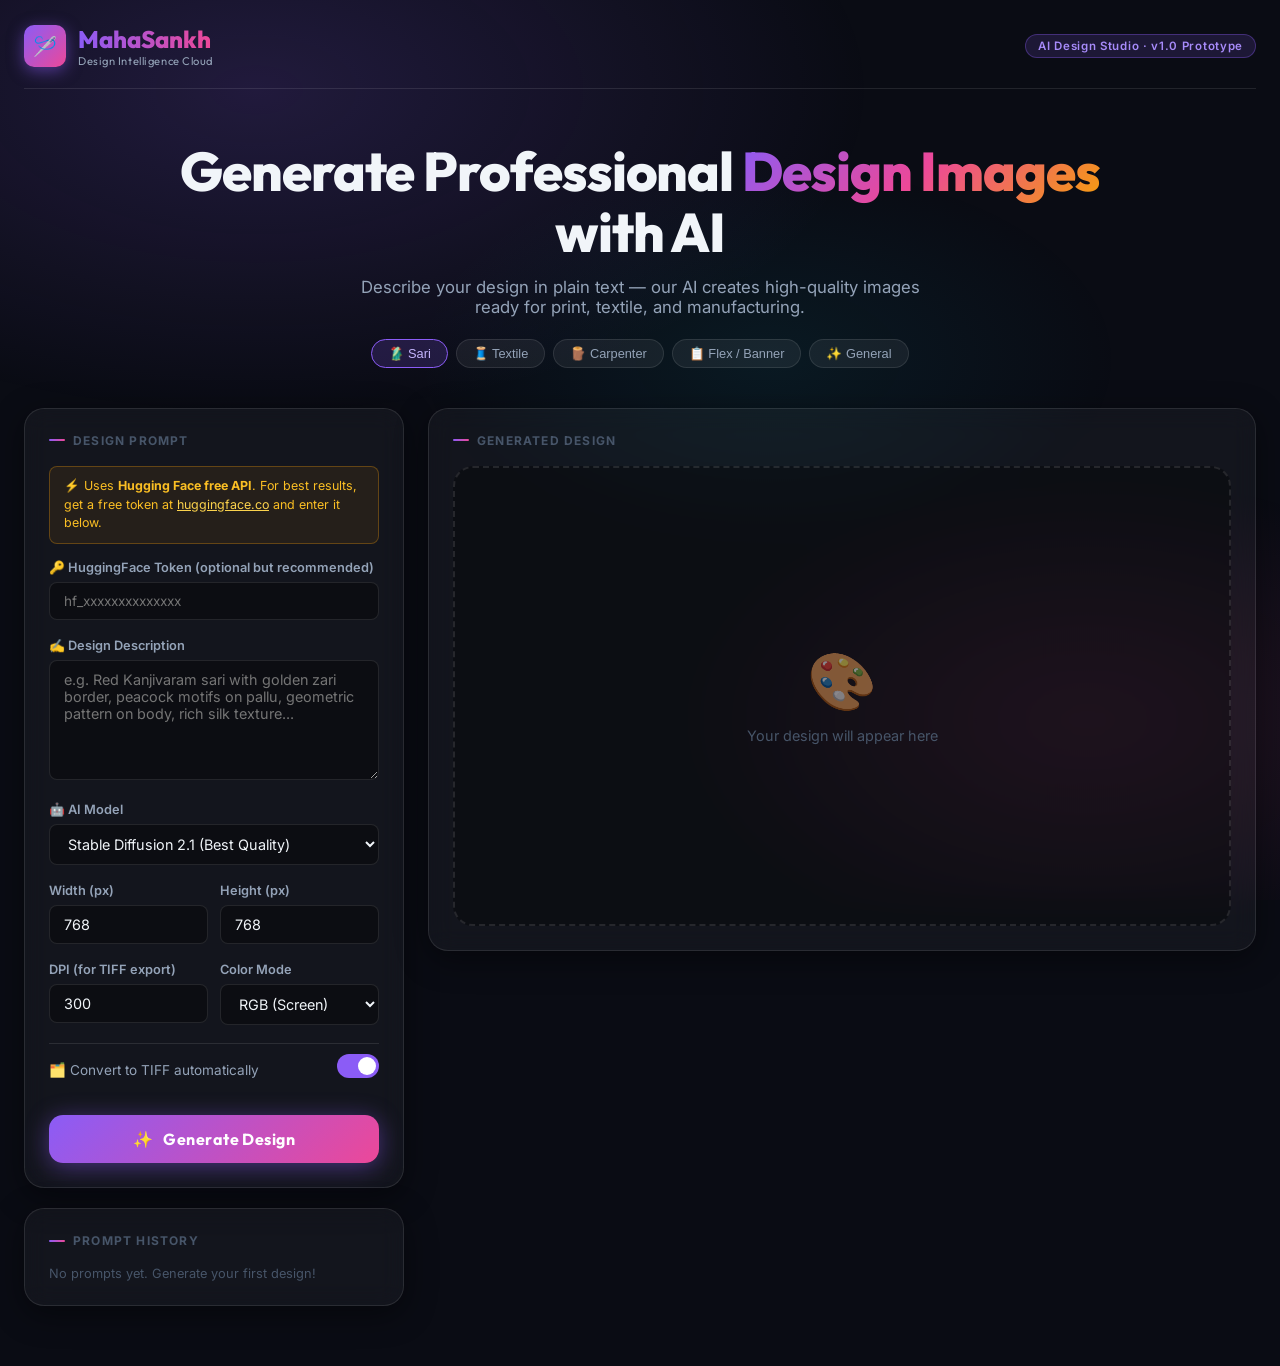
==== frontend/index.html @ 37835f24 "Initial commit: MahaSankh AI Design Studio prototype" ====
<!DOCTYPE html>
<html lang="en">
<head>
  <meta charset="UTF-8" />
  <meta name="viewport" content="width=device-width, initial-scale=1.0" />
  <title>MahaSankh – AI Design Studio</title>
  <meta name="description" content="AI-powered design image generator for textile, sari, carpenter and more. Enter a prompt and get a professional design instantly." />
  <link href="https://fonts.googleapis.com/css2?family=Inter:wght@300;400;500;600;700;800&family=Outfit:wght@400;600;700;800&display=swap" rel="stylesheet" />
  <style>
    /* ────────────────────────────────────────────
       DESIGN SYSTEM TOKENS
    ──────────────────────────────────────────── */
    :root {
      --bg-base:        #0a0c14;
      --bg-card:        rgba(255,255,255,0.04);
      --bg-glass:       rgba(255,255,255,0.06);
      --border:         rgba(255,255,255,0.10);
      --border-glow:    rgba(139,92,246,0.45);

      --accent-1:       #8b5cf6;   /* violet */
      --accent-2:       #ec4899;   /* pink */
      --accent-3:       #06b6d4;   /* cyan */
      --gold:           #f59e0b;

      --text-primary:   #f1f5f9;
      --text-secondary: #94a3b8;
      --text-muted:     #475569;

      --radius-sm:  8px;
      --radius-md:  14px;
      --radius-lg:  20px;
      --radius-xl:  28px;

      --shadow-glow: 0 0 40px rgba(139,92,246,0.25);
      --shadow-card: 0 8px 32px rgba(0,0,0,0.45);
    }

    *, *::before, *::after { box-sizing: border-box; margin: 0; padding: 0; }

    body {
      font-family: 'Inter', sans-serif;
      background: var(--bg-base);
      color: var(--text-primary);
      min-height: 100vh;
      overflow-x: hidden;
    }

    /* animated background */
    body::before {
      content: '';
      position: fixed; inset: 0; z-index: 0;
      background:
        radial-gradient(ellipse 80% 60% at 20% 10%, rgba(139,92,246,0.18) 0%, transparent 60%),
        radial-gradient(ellipse 60% 50% at 85% 80%, rgba(236,72,153,0.12) 0%, transparent 55%),
        radial-gradient(ellipse 50% 40% at 60% 40%, rgba(6,182,212,0.08) 0%, transparent 55%);
      pointer-events: none;
    }

    /* ────────────────────────────────────────────
       LAYOUT
    ──────────────────────────────────────────── */
    .wrapper { position: relative; z-index: 1; max-width: 1280px; margin: 0 auto; padding: 0 24px; }

    /* ────────────────────────────────────────────
       HEADER
    ──────────────────────────────────────────── */
    header {
      padding: 24px 0 20px;
      display: flex; align-items: center; justify-content: space-between;
      border-bottom: 1px solid var(--border);
    }
    .logo {
      display: flex; align-items: center; gap: 12px;
      font-family: 'Outfit', sans-serif; font-weight: 800; font-size: 1.5rem;
    }
    .logo-icon {
      width: 42px; height: 42px;
      background: linear-gradient(135deg, var(--accent-1), var(--accent-2));
      border-radius: 10px;
      display: grid; place-items: center; font-size: 1.2rem;
      box-shadow: 0 4px 16px rgba(139,92,246,0.5);
    }
    .logo span { background: linear-gradient(90deg, var(--accent-1), var(--accent-2)); -webkit-background-clip: text; -webkit-text-fill-color: transparent; }
    .logo small { font-size: 0.7rem; font-weight: 400; color: var(--text-secondary); display: block; letter-spacing: 0.05em; }

    .badge {
      background: rgba(139,92,246,0.15);
      border: 1px solid rgba(139,92,246,0.35);
      color: #a78bfa;
      font-size: 0.72rem; font-weight: 600;
      padding: 4px 12px; border-radius: 20px; letter-spacing: 0.06em;
    }

    /* ────────────────────────────────────────────
       HERO
    ──────────────────────────────────────────── */
    .hero {
      text-align: center; padding: 52px 0 40px;
    }
    .hero h1 {
      font-family: 'Outfit', sans-serif; font-size: clamp(2rem, 5vw, 3.4rem);
      font-weight: 800; line-height: 1.12; letter-spacing: -0.02em;
    }
    .hero h1 .grad {
      background: linear-gradient(135deg, var(--accent-1) 0%, var(--accent-2) 50%, var(--gold) 100%);
      -webkit-background-clip: text; -webkit-text-fill-color: transparent;
    }
    .hero p { color: var(--text-secondary); font-size: 1.05rem; margin-top: 14px; max-width: 560px; margin-inline: auto; }

    /* module pills */
    .modules {
      display: flex; flex-wrap: wrap; gap: 8px; justify-content: center; margin-top: 22px;
    }
    .module-pill {
      background: var(--bg-glass);
      border: 1px solid var(--border);
      color: var(--text-secondary);
      padding: 6px 16px; border-radius: 20px;
      font-size: 0.8rem; font-weight: 500; cursor: pointer;
      transition: all 0.25s;
    }
    .module-pill:hover, .module-pill.active {
      background: rgba(139,92,246,0.18);
      border-color: var(--accent-1); color: #c4b5fd;
    }

    /* ────────────────────────────────────────────
       MAIN GRID
    ──────────────────────────────────────────── */
    .main-grid {
      display: grid;
      grid-template-columns: 380px 1fr;
      gap: 24px;
      padding-bottom: 60px;
    }
    @media (max-width: 860px) {
      .main-grid { grid-template-columns: 1fr; }
    }

    /* ────────────────────────────────────────────
       CARDS
    ──────────────────────────────────────────── */
    .card {
      background: var(--bg-card);
      border: 1px solid var(--border);
      border-radius: var(--radius-lg);
      padding: 24px;
      box-shadow: var(--shadow-card);
      backdrop-filter: blur(12px);
    }
    .card-title {
      font-size: 0.75rem; font-weight: 700; text-transform: uppercase;
      letter-spacing: 0.1em; color: var(--text-muted); margin-bottom: 18px;
      display: flex; align-items: center; gap: 8px;
    }
    .card-title::before {
      content: '';
      display: block; width: 16px; height: 2px;
      background: linear-gradient(90deg, var(--accent-1), var(--accent-2));
      border-radius: 2px;
    }

    /* ────────────────────────────────────────────
       FORM CONTROLS
    ──────────────────────────────────────────── */
    .field { margin-bottom: 18px; }
    label { display: block; font-size: 0.8rem; font-weight: 600; color: var(--text-secondary); margin-bottom: 7px; }

    textarea, select, input[type="number"] {
      width: 100%;
      background: rgba(0,0,0,0.35);
      border: 1px solid var(--border);
      color: var(--text-primary);
      border-radius: var(--radius-sm);
      padding: 10px 14px;
      font-size: 0.9rem; font-family: 'Inter', sans-serif;
      transition: border-color 0.2s, box-shadow 0.2s;
      resize: vertical;
    }
    textarea:focus, select:focus, input[type="number"]:focus {
      outline: none;
      border-color: var(--accent-1);
      box-shadow: 0 0 0 3px rgba(139,92,246,0.2);
    }
    textarea { min-height: 120px; }
    select option { background: #1e1b2e; }

    .row-2 { display: grid; grid-template-columns: 1fr 1fr; gap: 12px; }

    /* toggle */
    .toggle-row {
      display: flex; align-items: center; justify-content: space-between;
      padding: 10px 0; border-top: 1px solid var(--border);
    }
    .toggle-label { font-size: 0.85rem; color: var(--text-secondary); }
    .toggle {
      position: relative; width: 42px; height: 24px;
    }
    .toggle input { opacity: 0; width: 0; height: 0; }
    .toggle-slider {
      position: absolute; inset: 0; border-radius: 24px;
      background: rgba(255,255,255,0.1); cursor: pointer;
      transition: background 0.3s;
    }
    .toggle-slider::before {
      content: '';
      position: absolute; left: 3px; top: 3px;
      width: 18px; height: 18px; border-radius: 50%;
      background: #fff; transition: transform 0.3s;
    }
    .toggle input:checked + .toggle-slider { background: var(--accent-1); }
    .toggle input:checked + .toggle-slider::before { transform: translateX(18px); }

    /* ────────────────────────────────────────────
       GENERATE BUTTON
    ──────────────────────────────────────────── */
    #btn-generate {
      width: 100%; padding: 14px;
      background: linear-gradient(135deg, var(--accent-1), var(--accent-2));
      border: none; border-radius: var(--radius-md); cursor: pointer;
      font-family: 'Outfit', sans-serif; font-size: 1rem; font-weight: 700;
      color: #fff; letter-spacing: 0.03em;
      box-shadow: 0 4px 24px rgba(139,92,246,0.45);
      transition: transform 0.15s, box-shadow 0.15s, opacity 0.15s;
      display: flex; align-items: center; justify-content: center; gap: 10px;
    }
    #btn-generate:hover:not(:disabled) {
      transform: translateY(-2px);
      box-shadow: 0 8px 36px rgba(139,92,246,0.6);
    }
    #btn-generate:disabled { opacity: 0.55; cursor: not-allowed; transform: none; }

    /* ────────────────────────────────────────────
       RESULT AREA
    ──────────────────────────────────────────── */
    .result-panel {
      display: flex; flex-direction: column; gap: 20px;
    }

    .preview-box {
      position: relative;
      background: rgba(0,0,0,0.3);
      border: 2px dashed var(--border);
      border-radius: var(--radius-lg);
      min-height: 460px;
      display: flex; align-items: center; justify-content: center;
      overflow: hidden;
      transition: border-color 0.3s;
    }
    .preview-box.has-image { border-style: solid; border-color: rgba(139,92,246,0.4); }
    .preview-box img {
      max-width: 100%; max-height: 600px;
      border-radius: var(--radius-md);
      object-fit: contain;
      animation: fadeIn 0.5s ease;
    }

    .empty-state {
      text-align: center; color: var(--text-muted);
    }
    .empty-state .icon { font-size: 3.5rem; margin-bottom: 12px; opacity: 0.5; }
    .empty-state p { font-size: 0.9rem; }

    /* spinner */
    .spinner {
      width: 52px; height: 52px;
      border: 3px solid rgba(139,92,246,0.2);
      border-top-color: var(--accent-1);
      border-radius: 50%;
      animation: spin 0.8s linear infinite;
    }
    @keyframes spin { to { transform: rotate(360deg); } }

    .loading-state { text-align: center; }
    .loading-state p { color: var(--text-secondary); margin-top: 16px; font-size: 0.9rem; }
    .loading-state small { color: var(--text-muted); font-size: 0.78rem; }

    /* ────────────────────────────────────────────
       METADATA STRIP
    ──────────────────────────────────────────── */
    .meta-strip {
      display: grid;
      grid-template-columns: repeat(auto-fit, minmax(100px, 1fr));
      gap: 10px;
    }
    .meta-item {
      background: var(--bg-card);
      border: 1px solid var(--border);
      border-radius: var(--radius-sm);
      padding: 10px 14px;
      font-size: 0.78rem;
    }
    .meta-item .key { color: var(--text-muted); margin-bottom: 3px; }
    .meta-item .val { color: var(--text-primary); font-weight: 600; }

    /* ────────────────────────────────────────────
       DOWNLOAD BUTTONS
    ──────────────────────────────────────────── */
    .download-row {
      display: flex; gap: 10px; flex-wrap: wrap;
    }
    .btn-dl {
      flex: 1; min-width: 140px;
      padding: 11px 18px; border-radius: var(--radius-md);
      border: 1px solid var(--border);
      background: var(--bg-glass);
      color: var(--text-primary); font-size: 0.85rem; font-weight: 600;
      cursor: pointer; transition: all 0.2s;
      display: flex; align-items: center; justify-content: center; gap: 8px;
    }
    .btn-dl:hover { border-color: var(--accent-1); color: #c4b5fd; background: rgba(139,92,246,0.1); }
    .btn-dl:disabled { opacity: 0.35; cursor: not-allowed; }
    .btn-dl.tiff { border-color: rgba(6,182,212,0.4); }
    .btn-dl.tiff:hover { border-color: var(--accent-3); color: #67e8f9; background: rgba(6,182,212,0.1); }

    /* ────────────────────────────────────────────
       PROMPT HISTORY
    ──────────────────────────────────────────── */
    .history-list { display: flex; flex-direction: column; gap: 8px; max-height: 220px; overflow-y: auto; }
    .history-item {
      background: rgba(0,0,0,0.25); border: 1px solid var(--border);
      border-radius: var(--radius-sm); padding: 8px 12px;
      font-size: 0.8rem; color: var(--text-secondary);
      cursor: pointer; transition: all 0.2s;
      white-space: nowrap; overflow: hidden; text-overflow: ellipsis;
    }
    .history-item:hover { border-color: var(--accent-1); color: var(--text-primary); }

    /* ────────────────────────────────────────────
       TOAST NOTIFICATION
    ──────────────────────────────────────────── */
    #toast {
      position: fixed; bottom: 28px; right: 28px; z-index: 999;
      background: var(--bg-card); border: 1px solid var(--border);
      backdrop-filter: blur(16px);
      border-radius: var(--radius-md); padding: 14px 22px;
      font-size: 0.88rem; color: var(--text-primary);
      box-shadow: var(--shadow-card);
      transform: translateY(80px); opacity: 0;
      transition: all 0.35s cubic-bezier(0.34,1.56,0.64,1);
      max-width: 340px;
    }
    #toast.show { transform: translateY(0); opacity: 1; }
    #toast.error { border-color: rgba(239,68,68,0.5); }
    #toast.success { border-color: rgba(34,197,94,0.5); }

    /* ────────────────────────────────────────────
       ANIMATIONS
    ──────────────────────────────────────────── */
    @keyframes fadeIn { from { opacity: 0; transform: scale(0.97); } to { opacity: 1; transform: scale(1); } }

    /* ────────────────────────────────────────────
       SCROLLBAR
    ──────────────────────────────────────────── */
    ::-webkit-scrollbar { width: 5px; }
    ::-webkit-scrollbar-track { background: transparent; }
    ::-webkit-scrollbar-thumb { background: rgba(139,92,246,0.4); border-radius: 4px; }

    /* config token setup notice */
    .api-notice {
      background: rgba(245,158,11,0.08);
      border: 1px solid rgba(245,158,11,0.3);
      border-radius: var(--radius-sm); padding: 10px 14px;
      font-size: 0.78rem; color: #fbbf24;
      margin-bottom: 16px; line-height: 1.5;
    }
    .api-notice a { color: #fcd34d; }
  </style>
</head>
<body>

<!-- ═══════════════════════════════════════════
     HEADER
═══════════════════════════════════════════ -->
<div class="wrapper">
  <header>
    <div class="logo">
      <div class="logo-icon">🪡</div>
      <div>
        <span>MahaSankh</span>
        <small>Design Intelligence Cloud</small>
      </div>
    </div>
    <span class="badge">AI Design Studio · v1.0 Prototype</span>
  </header>

  <!-- HERO -->
  <div class="hero">
    <h1>Generate Professional <span class="grad">Design Images</span><br/>with AI</h1>
    <p>Describe your design in plain text — our AI creates high-quality images ready for print, textile, and manufacturing.</p>
    <div class="modules" id="module-pills">
      <button class="module-pill active" data-module="sari">🥻 Sari</button>
      <button class="module-pill" data-module="textile">🧵 Textile</button>
      <button class="module-pill" data-module="carpenter">🪵 Carpenter</button>
      <button class="module-pill" data-module="flex">📋 Flex / Banner</button>
      <button class="module-pill" data-module="general">✨ General</button>
    </div>
  </div>

  <!-- MAIN GRID -->
  <div class="main-grid">

    <!-- ─── LEFT: CONTROLS ─── -->
    <div>
      <div class="card">
        <div class="card-title">Design Prompt</div>

        <div class="api-notice">
          ⚡ Uses <strong>Hugging Face free API</strong>. For best results, get a free token at
          <a href="https://huggingface.co/settings/tokens" target="_blank">huggingface.co</a>
          and enter it below.
        </div>

        <div class="field">
          <label for="hf-token">🔑 HuggingFace Token (optional but recommended)</label>
          <input type="text" id="hf-token" placeholder="hf_xxxxxxxxxxxxxx" style="width:100%;background:rgba(0,0,0,0.35);border:1px solid var(--border);color:var(--text-primary);border-radius:8px;padding:10px 14px;font-size:0.85rem;font-family:Inter,sans-serif;" />
        </div>

        <div class="field">
          <label for="prompt">✍️ Design Description</label>
          <textarea id="prompt" placeholder="e.g. Red Kanjivaram sari with golden zari border, peacock motifs on pallu, geometric pattern on body, rich silk texture..."></textarea>
        </div>

        <div class="field">
          <label for="model-select">🤖 AI Model</label>
          <select id="model-select">
            <option value="stable-diffusion-2-1">Stable Diffusion 2.1 (Best Quality)</option>
            <option value="flux-schnell">FLUX.1 Schnell (Fastest)</option>
            <option value="stable-diffusion-1-5">Stable Diffusion 1.5 (Lightweight)</option>
          </select>
        </div>

        <div class="row-2">
          <div class="field">
            <label for="width">Width (px)</label>
            <input type="number" id="width" value="768" min="256" max="1024" step="64" />
          </div>
          <div class="field">
            <label for="height">Height (px)</label>
            <input type="number" id="height" value="768" min="256" max="1024" step="64" />
          </div>
        </div>

        <div class="row-2">
          <div class="field">
            <label for="dpi">DPI (for TIFF export)</label>
            <input type="number" id="dpi" value="300" min="72" max="1200" step="72" />
          </div>
          <div class="field">
            <label for="color-mode">Color Mode</label>
            <select id="color-mode">
              <option value="RGB">RGB (Screen)</option>
              <option value="CMYK">CMYK (Print)</option>
            </select>
          </div>
        </div>

        <div class="toggle-row">
          <span class="toggle-label">🗂️ Convert to TIFF automatically</span>
          <label class="toggle">
            <input type="checkbox" id="convert-tiff" checked />
            <span class="toggle-slider"></span>
          </label>
        </div>

        <br/>
        <button id="btn-generate" onclick="generateImage()">
          <span id="btn-icon">✨</span>
          <span id="btn-text">Generate Design</span>
        </button>
      </div>

      <!-- HISTORY -->
      <div class="card" style="margin-top:20px;" id="history-card">
        <div class="card-title">Prompt History</div>
        <div class="history-list" id="history-list">
          <div style="color:var(--text-muted);font-size:0.8rem;">No prompts yet. Generate your first design!</div>
        </div>
      </div>
    </div>

    <!-- ─── RIGHT: RESULT ─── -->
    <div class="result-panel">

      <div class="card">
        <div class="card-title">Generated Design</div>

        <!-- Preview -->
        <div class="preview-box" id="preview-box">
          <div class="empty-state" id="empty-state">
            <div class="icon">🎨</div>
            <p>Your design will appear here</p>
          </div>
        </div>
      </div>

      <!-- Metadata -->
      <div class="card" id="meta-card" style="display:none;">
        <div class="card-title">Generation Details</div>
        <div class="meta-strip" id="meta-strip"></div>
      </div>

      <!-- Downloads -->
      <div class="card" id="dl-card" style="display:none;">
        <div class="card-title">Export</div>
        <div class="download-row">
          <button class="btn-dl" id="dl-png" disabled onclick="downloadPNG()">
            🖼️ Download PNG
          </button>
          <button class="btn-dl tiff" id="dl-tiff" disabled onclick="downloadTIFF()">
            📁 Download TIFF (High Quality)
          </button>
        </div>
      </div>

    </div>
  </div>
</div>

<!-- Toast -->
<div id="toast"></div>

<script>
  // ─────────────────────────────────────────────
  //  State
  // ─────────────────────────────────────────────

  // Auto-detect: local dev uses localhost, deployed uses Render backend
  const API_BASE = window.location.hostname === 'localhost' || window.location.hostname === '127.0.0.1'
    ? 'http://localhost:8000'
    : 'https://mahasankh-api.onrender.com';  // ← Render backend URL (update after deploy)
  let currentModule = "sari";
  let currentPngB64 = "";
  let currentTiffB64 = "";
  let promptHistory = [];

  // ─────────────────────────────────────────────
  //  Module pills
  // ─────────────────────────────────────────────
  document.querySelectorAll('.module-pill').forEach(pill => {
    pill.addEventListener('click', () => {
      document.querySelectorAll('.module-pill').forEach(p => p.classList.remove('active'));
      pill.classList.add('active');
      currentModule = pill.dataset.module;

      // Set placeholder prompt per module
      const placeholders = {
        sari: "Red Kanjivaram sari with golden zari border, peacock motifs on pallu, geometric pattern on body...",
        textile: "Blue floral cotton fabric with vine pattern, seamless repeat texture, summer collection...",
        carpenter: "Teak wood wardrobe with carved floral door panel, traditional South Indian design...",
        flex: "Wedding ceremony flex banner, golden and red theme, floral border, space for text in center...",
        general: "Describe any design you need..."
      };
      document.getElementById('prompt').placeholder = placeholders[currentModule] || "";
    });
  });

  // ─────────────────────────────────────────────
  //  Generate
  // ─────────────────────────────────────────────

  // Module-specific prompt enhancers (mirrors backend logic)
  const MODULE_ENHANCERS = {
    sari: "Indian sari textile design, intricate silk fabric pattern, traditional motifs, high-resolution fabric texture, vibrant colors, pallu design, zari border, weave detail",
    textile: "fabric textile pattern, professional textile design, seamless weave, high-resolution cloth texture, fashion industry quality",
    carpenter: "woodwork design, furniture blueprint, wood grain texture, detailed woodworking pattern, professional craftsmanship",
    flex: "banner design, flex print design, vibrant colors, commercial print quality, high DPI print-ready design",
    general: ""
  };

  function buildEnhancedPrompt(prompt, module) {
    const extra = MODULE_ENHANCERS[module] || "";
    return extra ? `${prompt}, ${extra}, ultra detailed, 4K quality, professional design`
                 : `${prompt}, ultra detailed, 4K quality, professional design`;
  }

  const HF_MODELS = {
    "stable-diffusion-2-1": "stabilityai/stable-diffusion-2-1",
    "flux-schnell": "black-forest-labs/FLUX.1-schnell",
    "stable-diffusion-1-5": "runwayml/stable-diffusion-v1-5",
  };

  // Direct browser → HuggingFace call (fallback when backend can't reach internet)
  async function generateDirectHF(prompt, modelKey, width, height, token) {
    if (!token) throw new Error("HuggingFace token required for direct mode. Please enter your token.");
    const modelId = HF_MODELS[modelKey] || HF_MODELS["stable-diffusion-2-1"];
    const url = `https://api-inference.huggingface.co/models/${modelId}`;

    showToast("⚡ Using direct browser→HuggingFace mode...", "info");

    const resp = await fetch(url, {
      method: "POST",
      headers: {
        "Authorization": `Bearer ${token}`,
        "Content-Type": "application/json"
      },
      body: JSON.stringify({
        inputs: prompt,
        parameters: {
          negative_prompt: "blurry, low quality, distorted, deformed, watermark, text",
          width: width,
          height: height,
          num_inference_steps: 30,
          guidance_scale: 7.5
        }
      })
    });

    if (!resp.ok) {
      const txt = await resp.text();
      throw new Error(`HuggingFace API error ${resp.status}: ${txt.slice(0, 200)}`);
    }

    // Response is raw image bytes
    const blob = await resp.blob();
    return blob;
  }

  async function generateImage() {
    const promptVal = document.getElementById('prompt').value.trim();
    if (!promptVal) { showToast("Please enter a design description.", "error"); return; }

    setLoading(true);

    const token = document.getElementById('hf-token').value.trim();
    const modelKey = document.getElementById('model-select').value;
    const width = parseInt(document.getElementById('width').value);
    const height = parseInt(document.getElementById('height').value);
    const dpi = parseInt(document.getElementById('dpi').value);
    const colorMode = document.getElementById('color-mode').value;
    const convertTiff = document.getElementById('convert-tiff').checked;

    const payload = {
      prompt: promptVal, module: currentModule, model: modelKey,
      width, height, dpi, color_mode: colorMode, convert_tiff: convertTiff,
    };

    const headers = { "Content-Type": "application/json" };
    if (token) headers["X-HF-Token"] = token;

    let usedDirect = false;

    try {
      // ── Try backend first ──
      let data;
      try {
        const resp = await fetch(`${API_BASE}/generate`, {
          method: "POST", headers, body: JSON.stringify(payload),
          signal: AbortSignal.timeout(120000)
        });
        if (!resp.ok) { const e = await resp.json(); throw new Error(e.detail || "Backend error"); }
        data = await resp.json();
        if (!data.success) throw new Error("Backend returned failure");
      } catch (backendErr) {
        // ── Backend failed → fallback to direct HF call from browser ──
        console.warn("Backend failed, switching to direct HF mode:", backendErr.message);
        showToast("🔄 Backend network issue — switching to direct mode...", "info");
        usedDirect = true;

        const enhancedPrompt = buildEnhancedPrompt(promptVal, currentModule);
        const blob = await generateDirectHF(enhancedPrompt, modelKey, width, height, token);

        // Convert blob to base64 PNG
        const arrayBuf = await blob.arrayBuffer();
        const bytes = new Uint8Array(arrayBuf);
        let binary = '';
        bytes.forEach(b => binary += String.fromCharCode(b));
        const b64 = btoa(binary);

        currentPngB64 = b64;
        currentTiffB64 = ""; // TIFF only available via backend

        showImage(currentPngB64);
        showMeta({
          module: currentModule, model_used: modelKey,
          prompt_sent: enhancedPrompt, dpi: dpi,
          color_mode: colorMode, dimensions: `${width}x${height}`,
          tiff_generated: false
        });
        enableDownloads();
        addHistory(promptVal);
        showToast("✅ Design generated! (Direct mode — TIFF needs backend)", "success");
        return;
      }

      currentPngB64 = data.image_base64;
      currentTiffB64 = data.tiff_base64 || "";
      showImage(currentPngB64);
      showMeta(data.metadata);
      enableDownloads();
      addHistory(promptVal);
      showToast("✅ Design generated successfully!", "success");

    } catch (err) {
      showToast(`❌ Error: ${err.message}`, "error");
      console.error(err);
      resetPreview();
    } finally {
      setLoading(false);
    }
  }

  // ─────────────────────────────────────────────
  //  UI helpers
  // ─────────────────────────────────────────────
  function setLoading(on) {
    const btn = document.getElementById('btn-generate');
    btn.disabled = on;

    const box = document.getElementById('preview-box');
    const empty = document.getElementById('empty-state');

    if (on) {
      document.getElementById('btn-icon').textContent = '';
      document.getElementById('btn-text').textContent = 'Generating…';
      box.innerHTML = `
        <div class="loading-state">
          <div class="spinner"></div>
          <p>AI is creating your design…</p>
          <small>This may take 20–60 seconds on free tier</small>
        </div>`;
    } else {
      document.getElementById('btn-icon').textContent = '✨';
      document.getElementById('btn-text').textContent = 'Generate Design';
    }
  }

  function showImage(b64) {
    const box = document.getElementById('preview-box');
    box.classList.add('has-image');
    box.innerHTML = `<img src="data:image/png;base64,${b64}" alt="AI Generated Design" />`;
  }

  function resetPreview() {
    const box = document.getElementById('preview-box');
    box.classList.remove('has-image');
    box.innerHTML = `
      <div class="empty-state" id="empty-state">
        <div class="icon">🎨</div>
        <p>Your design will appear here</p>
      </div>`;
  }

  function showMeta(meta) {
    document.getElementById('meta-card').style.display = 'block';
    document.getElementById('dl-card').style.display = 'block';
    const items = [
      { key: "Module", val: meta.module || "-" },
      { key: "Model", val: (meta.model_used || "-").replace("stable-diffusion-", "SD ") },
      { key: "Dimensions", val: meta.dimensions || "-" },
      { key: "DPI", val: meta.dpi || "-" },
      { key: "Color Mode", val: meta.color_mode || "-" },
      { key: "TIFF", val: meta.tiff_generated ? "✅ Yes" : "❌ No" },
    ];
    document.getElementById('meta-strip').innerHTML = items.map(i =>
      `<div class="meta-item"><div class="key">${i.key}</div><div class="val">${i.val}</div></div>`
    ).join('');
  }

  function enableDownloads() {
    document.getElementById('dl-png').disabled = !currentPngB64;
    document.getElementById('dl-tiff').disabled = !currentTiffB64;
  }

  function addHistory(prompt) {
    promptHistory.unshift(prompt);
    if (promptHistory.length > 8) promptHistory.pop();
    const list = document.getElementById('history-list');
    list.innerHTML = promptHistory.map((p, i) =>
      `<div class="history-item" onclick="loadPrompt(${i})" title="${p}">${p}</div>`
    ).join('');
  }

  function loadPrompt(i) {
    document.getElementById('prompt').value = promptHistory[i];
  }

  // ─────────────────────────────────────────────
  //  Downloads
  // ─────────────────────────────────────────────
  function downloadPNG() {
    if (!currentPngB64) return;
    const a = document.createElement('a');
    a.href = `data:image/png;base64,${currentPngB64}`;
    a.download = `mahasankh_design_${Date.now()}.png`;
    a.click();
  }

  function downloadTIFF() {
    if (!currentTiffB64) return;
    const binary = atob(currentTiffB64);
    const bytes = new Uint8Array(binary.length);
    for (let i = 0; i < binary.length; i++) bytes[i] = binary.charCodeAt(i);
    const blob = new Blob([bytes], { type: 'image/tiff' });
    const url = URL.createObjectURL(blob);
    const a = document.createElement('a');
    a.href = url; a.download = `mahasankh_design_${Date.now()}.tiff`;
    a.click();
    URL.revokeObjectURL(url);
  }

  // ─────────────────────────────────────────────
  //  Toast
  // ─────────────────────────────────────────────
  let toastTimer;
  function showToast(msg, type = "info") {
    const t = document.getElementById('toast');
    t.textContent = msg;
    t.className = `show ${type}`;
    clearTimeout(toastTimer);
    toastTimer = setTimeout(() => { t.className = ''; }, 4000);
  }

  // Enter key shortcut
  document.getElementById('prompt').addEventListener('keydown', e => {
    if (e.ctrlKey && e.key === 'Enter') generateImage();
  });
</script>
</body>
</html>
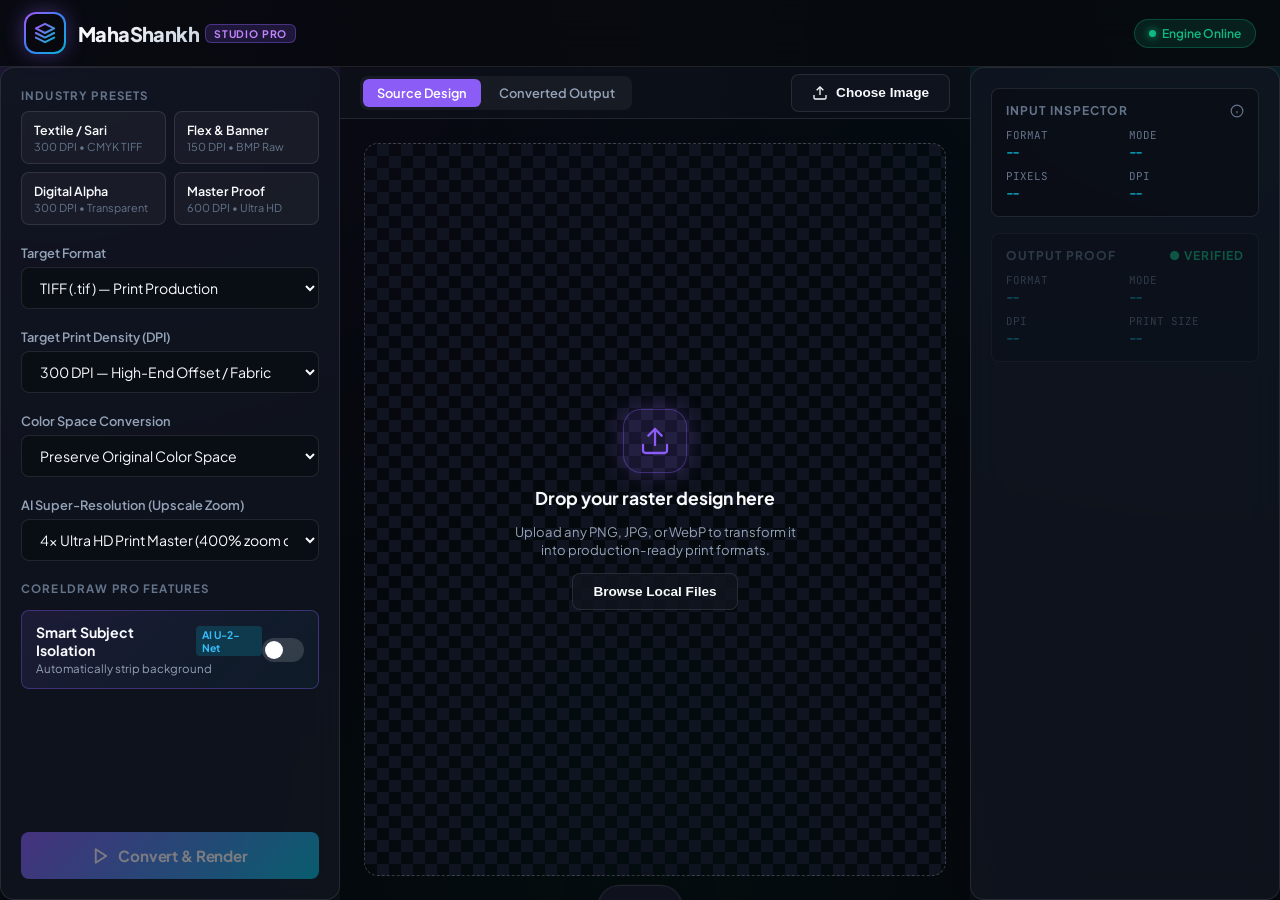
==== commit f1711a6f: "feat: MahaShankh Studio UI, 8x Super-Resolution, and Background Removal engine" ====
--- a/frontend/index.html
+++ b/frontend/index.html
@@ -2,819 +2,1153 @@
 <html lang="en">
 <head>
   <meta charset="UTF-8" />
-  <meta name="viewport" content="width=device-width, initial-scale=1.0" />
-  <title>MahaSankh – AI Design Studio</title>
-  <meta name="description" content="AI-powered design image generator for textile, sari, carpenter and more. Enter a prompt and get a professional design instantly." />
-  <link href="https://fonts.googleapis.com/css2?family=Inter:wght@300;400;500;600;700;800&family=Outfit:wght@400;600;700;800&display=swap" rel="stylesheet" />
+  <meta name="viewport" content="width=device-width, initial-scale=1.0, maximum-scale=1.0, user-scalable=no" />
+  <title>MahaShankh — Next-Gen AI Print & Design Engine</title>
+  <meta name="description" content="MahaShankh: Production-grade AI image format conversion, background removal, and print processing studio." />
+  <link rel="preconnect" href="https://fonts.googleapis.com" />
+  <link rel="preconnect" href="https://fonts.gstatic.com" crossorigin />
+  <link href="https://fonts.googleapis.com/css2?family=Plus+Jakarta+Sans:wght@300;400;500;600;700;800&family=JetBrains+Mono:wght@400;500;600;700&display=swap" rel="stylesheet" />
   <style>
-    /* ────────────────────────────────────────────
-       DESIGN SYSTEM TOKENS
-    ──────────────────────────────────────────── */
     :root {
-      --bg-base:        #0a0c14;
-      --bg-card:        rgba(255,255,255,0.04);
-      --bg-glass:       rgba(255,255,255,0.06);
-      --border:         rgba(255,255,255,0.10);
-      --border-glow:    rgba(139,92,246,0.45);
-
-      --accent-1:       #8b5cf6;   /* violet */
-      --accent-2:       #ec4899;   /* pink */
-      --accent-3:       #06b6d4;   /* cyan */
-      --gold:           #f59e0b;
-
-      --text-primary:   #f1f5f9;
-      --text-secondary: #94a3b8;
-      --text-muted:     #475569;
-
-      --radius-sm:  8px;
-      --radius-md:  14px;
-      --radius-lg:  20px;
-      --radius-xl:  28px;
-
-      --shadow-glow: 0 0 40px rgba(139,92,246,0.25);
-      --shadow-card: 0 8px 32px rgba(0,0,0,0.45);
-    }
-
-    *, *::before, *::after { box-sizing: border-box; margin: 0; padding: 0; }
+      --bg-dark: #07090e;
+      --bg-card: rgba(16, 20, 31, 0.85);
+      --bg-card-hover: rgba(24, 31, 48, 0.95);
+      --bg-elevated: #151a28;
+      --border-subtle: rgba(255, 255, 255, 0.1);
+      --border-focus: rgba(139, 92, 246, 0.8);
+      --accent-violet: #8b5cf6;
+      --accent-cyan: #06b6d4;
+      --accent-emerald: #10b981;
+      --accent-rose: #f43f5e;
+      --accent-amber: #f59e0b;
+      --gradient-brand: linear-gradient(135deg, #a855f7 0%, #3b82f6 50%, #06b6d4 100%);
+      --gradient-btn: linear-gradient(135deg, #8b5cf6 0%, #06b6d4 100%);
+      --text-main: #f8fafc;
+      --text-muted: #94a3b8;
+      --text-dim: #64748b;
+      --font-ui: 'Plus Jakarta Sans', -apple-system, BlinkMacSystemFont, sans-serif;
+      --font-mono: 'JetBrains Mono', monospace;
+      --radius-sm: 8px;
+      --radius-md: 14px;
+      --radius-lg: 20px;
+    }
+
+    * {
+      margin: 0;
+      padding: 0;
+      box-sizing: border-box;
+      -webkit-tap-highlight-color: transparent;
+    }
 
     body {
-      font-family: 'Inter', sans-serif;
-      background: var(--bg-base);
-      color: var(--text-primary);
+      background-color: var(--bg-dark);
+      background-image: 
+        radial-gradient(at 0% 0%, rgba(139, 92, 246, 0.18) 0px, transparent 50%),
+        radial-gradient(at 100% 0%, rgba(6, 182, 212, 0.15) 0px, transparent 50%),
+        radial-gradient(at 50% 100%, rgba(16, 185, 129, 0.12) 0px, transparent 50%);
+      background-attachment: fixed;
+      color: var(--text-main);
+      font-family: var(--font-ui);
       min-height: 100vh;
+      display: flex;
+      flex-direction: column;
       overflow-x: hidden;
     }
 
-    /* animated background */
-    body::before {
-      content: '';
-      position: fixed; inset: 0; z-index: 0;
-      background:
-        radial-gradient(ellipse 80% 60% at 20% 10%, rgba(139,92,246,0.18) 0%, transparent 60%),
-        radial-gradient(ellipse 60% 50% at 85% 80%, rgba(236,72,153,0.12) 0%, transparent 55%),
-        radial-gradient(ellipse 50% 40% at 60% 40%, rgba(6,182,212,0.08) 0%, transparent 55%);
+    /* GLASSMORPHISM */
+    .glass-panel {
+      background: var(--bg-card);
+      backdrop-filter: blur(16px);
+      -webkit-backdrop-filter: blur(16px);
+      border: 1px solid var(--border-subtle);
+      border-radius: var(--radius-md);
+      transition: border-color 0.2s ease, box-shadow 0.2s ease;
+    }
+    .glass-panel:hover {
+      border-color: rgba(255, 255, 255, 0.22);
+      box-shadow: 0 8px 30px rgba(0, 0, 0, 0.4);
+    }
+
+    /* TOP APP BAR */
+    header {
+      position: sticky;
+      top: 0;
+      z-index: 50;
+      background: rgba(7, 9, 14, 0.9);
+      backdrop-filter: blur(16px);
+      border-bottom: 1px solid var(--border-subtle);
+      padding: 12px 24px;
+      display: flex;
+      align-items: center;
+      justify-content: space-between;
+    }
+
+    .brand-container {
+      display: flex;
+      align-items: center;
+      gap: 12px;
+      text-decoration: none;
+    }
+
+    .brand-icon-wrapper {
+      width: 42px;
+      height: 42px;
+      border-radius: 12px;
+      background: var(--gradient-brand);
+      padding: 2px;
+      display: flex;
+      align-items: center;
+      justify-content: center;
+      box-shadow: 0 0 20px rgba(139, 92, 246, 0.4);
+      animation: pulseGlow 4s infinite alternate;
+    }
+
+    @keyframes pulseGlow {
+      0% { box-shadow: 0 0 15px rgba(139, 92, 246, 0.3); }
+      100% { box-shadow: 0 0 30px rgba(6, 182, 212, 0.6); }
+    }
+
+    .brand-icon-inner {
+      width: 100%;
+      height: 100%;
+      background: var(--bg-dark);
+      border-radius: 10px;
+      display: flex;
+      align-items: center;
+      justify-content: center;
+    }
+
+    .brand-title {
+      font-size: 1.25rem;
+      font-weight: 800;
+      letter-spacing: -0.03em;
+      background: linear-gradient(135deg, #ffffff 0%, #cbd5e1 100%);
+      -webkit-background-clip: text;
+      -webkit-text-fill-color: transparent;
+    }
+
+    .brand-badge {
+      font-size: 0.65rem;
+      font-weight: 700;
+      text-transform: uppercase;
+      letter-spacing: 0.08em;
+      padding: 2px 8px;
+      border-radius: 6px;
+      background: rgba(139, 92, 246, 0.18);
+      color: #c084fc;
+      border: 1px solid rgba(139, 92, 246, 0.4);
+      margin-left: 6px;
+    }
+
+    .header-actions {
+      display: flex;
+      align-items: center;
+      gap: 12px;
+    }
+
+    .status-pill {
+      display: flex;
+      align-items: center;
+      gap: 6px;
+      font-size: 0.75rem;
+      font-weight: 600;
+      color: var(--accent-emerald);
+      background: rgba(16, 185, 129, 0.12);
+      border: 1px solid rgba(16, 185, 129, 0.3);
+      padding: 6px 14px;
+      border-radius: 9999px;
+    }
+
+    .pulse-dot {
+      width: 7px;
+      height: 7px;
+      border-radius: 50%;
+      background-color: var(--accent-emerald);
+      box-shadow: 0 0 8px var(--accent-emerald);
+      animation: ping 1.8s cubic-bezier(0, 0, 0.2, 1) infinite;
+    }
+
+    @keyframes ping {
+      75%, 100% { transform: scale(1.6); opacity: 0; }
+    }
+
+    /* MOBILE NAVIGATION TABS */
+    .mobile-tab-bar {
+      display: none;
+      position: sticky;
+      top: 67px;
+      z-index: 45;
+      background: rgba(7, 9, 14, 0.95);
+      backdrop-filter: blur(16px);
+      border-bottom: 1px solid var(--border-subtle);
+      padding: 8px 16px;
+    }
+    .mobile-tabs {
+      display: flex;
+      gap: 8px;
+      background: rgba(255, 255, 255, 0.05);
+      padding: 4px;
+      border-radius: 12px;
+    }
+    .mobile-tab-btn {
+      flex: 1;
+      padding: 8px;
+      border: none;
+      background: transparent;
+      color: var(--text-muted);
+      font-family: var(--font-ui);
+      font-size: 0.85rem;
+      font-weight: 600;
+      border-radius: 8px;
+      cursor: pointer;
+      transition: all 0.2s;
+    }
+    .mobile-tab-btn.active {
+      background: var(--accent-violet);
+      color: #ffffff;
+      box-shadow: 0 2px 12px rgba(139, 92, 246, 0.5);
+    }
+
+    /* MAIN APP WORKSPACE */
+    .app-layout {
+      display: grid;
+      grid-template-columns: 340px 1fr 310px;
+      flex: 1;
+      height: calc(100vh - 67px);
+      position: relative;
+      z-index: 2;
+      overflow: hidden;
+    }
+
+    /* SCROLLABLE SIDEBAR */
+    .sidebar-panel {
+      overflow-y: auto;
+      padding: 20px;
+      display: flex;
+      flex-direction: column;
+      gap: 20px;
+      border-right: 1px solid var(--border-subtle);
+    }
+    .sidebar-panel::-webkit-scrollbar { width: 4px; }
+    .sidebar-panel::-webkit-scrollbar-thumb { background: rgba(255,255,255,0.15); border-radius: 4px; }
+
+    .panel-section-title {
+      font-size: 0.72rem;
+      font-weight: 700;
+      text-transform: uppercase;
+      letter-spacing: 0.1em;
+      color: var(--text-dim);
+      margin-bottom: 8px;
+      display: flex;
+      align-items: center;
+      justify-content: space-between;
+    }
+
+    /* PRESETS */
+    .presets-grid {
+      display: grid;
+      grid-template-columns: 1fr 1fr;
+      gap: 8px;
+    }
+    .preset-btn {
+      background: rgba(255, 255, 255, 0.04);
+      border: 1px solid var(--border-subtle);
+      color: var(--text-main);
+      padding: 10px 12px;
+      border-radius: var(--radius-sm);
+      font-family: var(--font-ui);
+      font-size: 0.78rem;
+      font-weight: 600;
+      cursor: pointer;
+      text-align: left;
+      transition: all 0.2s ease;
+      display: flex;
+      flex-direction: column;
+      gap: 2px;
+    }
+    .preset-btn span {
+      font-size: 0.68rem;
+      color: var(--text-dim);
+      font-weight: 400;
+    }
+    .preset-btn:hover {
+      background: rgba(139, 92, 246, 0.15);
+      border-color: var(--accent-violet);
+      transform: translateY(-1px);
+    }
+
+    /* INPUT FIELDS */
+    .field-group {
+      display: flex;
+      flex-direction: column;
+      gap: 6px;
+    }
+    .field-label {
+      font-size: 0.8rem;
+      font-weight: 600;
+      color: var(--text-muted);
+    }
+    .field-control {
+      width: 100%;
+      background: rgba(10, 13, 20, 0.85);
+      border: 1px solid var(--border-subtle);
+      color: var(--text-main);
+      padding: 10px 14px;
+      border-radius: var(--radius-sm);
+      font-family: var(--font-ui);
+      font-size: 0.88rem;
+      outline: none;
+      transition: all 0.2s ease;
+    }
+    .field-control:focus {
+      border-color: var(--accent-violet);
+      box-shadow: 0 0 0 2px rgba(139, 92, 246, 0.3);
+    }
+
+    /* PRO SWITCH TOGGLE */
+    .pro-card {
+      background: linear-gradient(135deg, rgba(139, 92, 246, 0.12) 0%, rgba(6, 182, 212, 0.06) 100%);
+      border: 1px solid rgba(139, 92, 246, 0.35);
+      border-radius: var(--radius-sm);
+      padding: 12px 14px;
+      display: flex;
+      align-items: center;
+      justify-content: space-between;
+      cursor: pointer;
+      transition: all 0.2s ease;
+    }
+    .pro-card:hover {
+      border-color: var(--accent-violet);
+      background: linear-gradient(135deg, rgba(139, 92, 246, 0.18) 0%, rgba(6, 182, 212, 0.1) 100%);
+    }
+    .pro-card-title {
+      font-size: 0.88rem;
+      font-weight: 700;
+      display: flex;
+      align-items: center;
+      gap: 6px;
+    }
+    .pro-card-sub {
+      font-size: 0.72rem;
+      color: var(--text-muted);
+      margin-top: 2px;
+    }
+
+    /* TOGGLE SWITCH */
+    .switch-ui {
+      position: relative;
+      display: inline-block;
+      width: 44px;
+      height: 24px;
+    }
+    .switch-ui input { opacity: 0; width: 0; height: 0; }
+    .switch-slider {
+      position: absolute;
+      cursor: pointer;
+      top: 0; left: 0; right: 0; bottom: 0;
+      background-color: rgba(255,255,255,0.15);
+      transition: .3s;
+      border-radius: 34px;
+    }
+    .switch-slider:before {
+      position: absolute;
+      content: "";
+      height: 18px; width: 18px;
+      left: 3px; bottom: 3px;
+      background-color: white;
+      transition: .3s;
+      border-radius: 50%;
+    }
+    input:checked + .switch-slider {
+      background: var(--gradient-btn);
+    }
+    input:checked + .switch-slider:before {
+      transform: translateX(20px);
+    }
+
+    /* PROCESS CTA BUTTON */
+    .btn-main {
+      width: 100%;
+      padding: 14px;
+      border: none;
+      border-radius: var(--radius-sm);
+      background: var(--gradient-btn);
+      color: #ffffff;
+      font-family: var(--font-ui);
+      font-weight: 700;
+      font-size: 0.95rem;
+      letter-spacing: -0.01em;
+      cursor: pointer;
+      box-shadow: 0 4px 20px rgba(139, 92, 246, 0.4);
+      transition: all 0.3s ease;
+      display: flex;
+      align-items: center;
+      justify-content: center;
+      gap: 8px;
+      margin-top: auto;
+    }
+    .btn-main:hover {
+      box-shadow: 0 6px 30px rgba(6, 182, 212, 0.6);
+      transform: translateY(-2px);
+    }
+    .btn-main:active { transform: translateY(0); }
+    .btn-main:disabled {
+      opacity: 0.45;
+      cursor: not-allowed;
+      box-shadow: none;
+      transform: none;
+    }
+
+    /* CENTER STAGE CANVAS */
+    .canvas-stage {
+      display: flex;
+      flex-direction: column;
+      background: rgba(4, 6, 10, 0.7);
+      position: relative;
+      overflow: hidden;
+    }
+
+    .canvas-bar {
+      height: 52px;
+      border-bottom: 1px solid var(--border-subtle);
+      display: flex;
+      align-items: center;
+      justify-content: space-between;
+      padding: 0 20px;
+      background: rgba(16, 20, 31, 0.5);
+    }
+
+    .view-mode-group {
+      display: flex;
+      background: rgba(255, 255, 255, 0.05);
+      padding: 3px;
+      border-radius: 8px;
+      gap: 4px;
+    }
+    .view-btn {
+      background: transparent;
+      border: none;
+      color: var(--text-muted);
+      padding: 6px 14px;
+      border-radius: 6px;
+      font-family: var(--font-ui);
+      font-size: 0.8rem;
+      font-weight: 600;
+      cursor: pointer;
+      transition: all 0.2s;
+    }
+    .view-btn.active {
+      background: var(--accent-violet);
+      color: #ffffff;
+    }
+
+    .canvas-viewport {
+      flex: 1;
+      padding: 24px;
+      display: flex;
+      align-items: center;
+      justify-content: center;
+      position: relative;
+      overflow: auto;
+    }
+
+    .checker-box {
+      width: 100%;
+      height: 100%;
+      max-height: 100%;
+      border-radius: var(--radius-md);
+      border: 1px dashed rgba(255, 255, 255, 0.2);
+      display: flex;
+      align-items: center;
+      justify-content: center;
+      position: relative;
+      background-image: 
+        linear-gradient(45deg, #101420 25%, transparent 25%), 
+        linear-gradient(-45deg, #101420 25%, transparent 25%), 
+        linear-gradient(45deg, transparent 75%, #101420 75%), 
+        linear-gradient(-45deg, transparent 75%, #101420 75%);
+      background-size: 24px 24px;
+      background-position: 0 0, 0 12px, 12px -12px, -12px 0px;
+      overflow: hidden;
+      transition: border-color 0.2s ease;
+    }
+
+    .empty-state {
+      display: flex;
+      flex-direction: column;
+      align-items: center;
+      text-align: center;
+      gap: 14px;
+      padding: 30px;
+      max-width: 360px;
+    }
+    .empty-icon {
+      width: 64px;
+      height: 64px;
+      border-radius: 18px;
+      background: rgba(139, 92, 246, 0.15);
+      border: 1px solid rgba(139, 92, 246, 0.35);
+      display: flex;
+      align-items: center;
+      justify-content: center;
+      color: var(--accent-violet);
+      box-shadow: 0 0 25px rgba(139, 92, 246, 0.3);
+    }
+    .empty-state h3 {
+      font-size: 1.1rem;
+      font-weight: 700;
+    }
+    .empty-state p {
+      font-size: 0.82rem;
+      color: var(--text-muted);
+      line-height: 1.4;
+    }
+
+    .upload-trigger-btn {
+      background: var(--bg-card);
+      border: 1px solid var(--border-subtle);
+      color: var(--text-main);
+      padding: 10px 20px;
+      border-radius: var(--radius-sm);
+      font-size: 0.85rem;
+      font-weight: 600;
+      cursor: pointer;
+      transition: all 0.2s ease;
+      display: inline-flex;
+      align-items: center;
+      gap: 8px;
+    }
+    .upload-trigger-btn:hover {
+      border-color: var(--accent-violet);
+      background: rgba(139, 92, 246, 0.2);
+    }
+
+    .rendered-image {
+      max-width: 90%;
+      max-height: 90%;
+      object-fit: contain;
+      border-radius: var(--radius-sm);
+      box-shadow: 0 20px 50px rgba(0, 0, 0, 0.75);
+      transition: transform 0.3s cubic-bezier(0.34, 1.56, 0.64, 1);
+    }
+
+    /* RIGHT METRICS & SPEC PANEL */
+    .specs-panel {
+      border-left: 1px solid var(--border-subtle);
+      padding: 20px;
+      display: flex;
+      flex-direction: column;
+      gap: 16px;
+      overflow-y: auto;
+    }
+
+    .spec-card {
+      background: rgba(10, 13, 20, 0.75);
+      border: 1px solid var(--border-subtle);
+      border-radius: var(--radius-sm);
+      padding: 14px;
+      display: flex;
+      flex-direction: column;
+      gap: 10px;
+    }
+    .spec-card-title {
+      font-size: 0.75rem;
+      font-weight: 700;
+      text-transform: uppercase;
+      letter-spacing: 0.08em;
+      color: var(--text-dim);
+      display: flex;
+      justify-content: space-between;
+      align-items: center;
+    }
+    .spec-grid {
+      display: grid;
+      grid-template-columns: 1fr 1fr;
+      gap: 8px;
+      font-family: var(--font-mono);
+      font-size: 0.78rem;
+    }
+    .spec-item {
+      display: flex;
+      flex-direction: column;
+      gap: 2px;
+    }
+    .spec-key {
+      font-size: 0.68rem;
+      color: var(--text-dim);
+    }
+    .spec-val {
+      color: var(--accent-cyan);
+      font-weight: 600;
+      white-space: nowrap;
+      overflow: hidden;
+      text-overflow: ellipsis;
+    }
+
+    .btn-download-hero {
+      width: 100%;
+      padding: 12px;
+      border: 1px solid var(--accent-emerald);
+      border-radius: var(--radius-sm);
+      background: rgba(16, 185, 129, 0.15);
+      color: var(--accent-emerald);
+      font-family: var(--font-ui);
+      font-weight: 700;
+      font-size: 0.9rem;
+      cursor: pointer;
+      text-decoration: none;
+      display: flex;
+      align-items: center;
+      justify-content: center;
+      gap: 8px;
+      transition: all 0.2s ease;
+    }
+    .btn-download-hero:hover {
+      background: var(--accent-emerald);
+      color: #ffffff;
+      box-shadow: 0 0 25px rgba(16, 185, 129, 0.5);
+    }
+
+    /* LOADING SPINNER OVERLAY */
+    .loading-curtain {
+      position: absolute;
+      top: 0; left: 0; width: 100%; height: 100%;
+      background: rgba(7, 9, 14, 0.88);
+      backdrop-filter: blur(8px);
+      display: flex;
+      flex-direction: column;
+      align-items: center;
+      justify-content: center;
+      z-index: 100;
+      opacity: 0;
       pointer-events: none;
-    }
-
-    /* ────────────────────────────────────────────
-       LAYOUT
-    ──────────────────────────────────────────── */
-    .wrapper { position: relative; z-index: 1; max-width: 1280px; margin: 0 auto; padding: 0 24px; }
-
-    /* ────────────────────────────────────────────
-       HEADER
-    ──────────────────────────────────────────── */
-    header {
-      padding: 24px 0 20px;
-      display: flex; align-items: center; justify-content: space-between;
-      border-bottom: 1px solid var(--border);
-    }
-    .logo {
-      display: flex; align-items: center; gap: 12px;
-      font-family: 'Outfit', sans-serif; font-weight: 800; font-size: 1.5rem;
-    }
-    .logo-icon {
-      width: 42px; height: 42px;
-      background: linear-gradient(135deg, var(--accent-1), var(--accent-2));
-      border-radius: 10px;
-      display: grid; place-items: center; font-size: 1.2rem;
-      box-shadow: 0 4px 16px rgba(139,92,246,0.5);
-    }
-    .logo span { background: linear-gradient(90deg, var(--accent-1), var(--accent-2)); -webkit-background-clip: text; -webkit-text-fill-color: transparent; }
-    .logo small { font-size: 0.7rem; font-weight: 400; color: var(--text-secondary); display: block; letter-spacing: 0.05em; }
-
-    .badge {
-      background: rgba(139,92,246,0.15);
-      border: 1px solid rgba(139,92,246,0.35);
-      color: #a78bfa;
-      font-size: 0.72rem; font-weight: 600;
-      padding: 4px 12px; border-radius: 20px; letter-spacing: 0.06em;
-    }
-
-    /* ────────────────────────────────────────────
-       HERO
-    ──────────────────────────────────────────── */
-    .hero {
-      text-align: center; padding: 52px 0 40px;
-    }
-    .hero h1 {
-      font-family: 'Outfit', sans-serif; font-size: clamp(2rem, 5vw, 3.4rem);
-      font-weight: 800; line-height: 1.12; letter-spacing: -0.02em;
-    }
-    .hero h1 .grad {
-      background: linear-gradient(135deg, var(--accent-1) 0%, var(--accent-2) 50%, var(--gold) 100%);
-      -webkit-background-clip: text; -webkit-text-fill-color: transparent;
-    }
-    .hero p { color: var(--text-secondary); font-size: 1.05rem; margin-top: 14px; max-width: 560px; margin-inline: auto; }
-
-    /* module pills */
-    .modules {
-      display: flex; flex-wrap: wrap; gap: 8px; justify-content: center; margin-top: 22px;
-    }
-    .module-pill {
-      background: var(--bg-glass);
-      border: 1px solid var(--border);
-      color: var(--text-secondary);
-      padding: 6px 16px; border-radius: 20px;
-      font-size: 0.8rem; font-weight: 500; cursor: pointer;
-      transition: all 0.25s;
-    }
-    .module-pill:hover, .module-pill.active {
-      background: rgba(139,92,246,0.18);
-      border-color: var(--accent-1); color: #c4b5fd;
-    }
-
-    /* ────────────────────────────────────────────
-       MAIN GRID
-    ──────────────────────────────────────────── */
-    .main-grid {
-      display: grid;
-      grid-template-columns: 380px 1fr;
-      gap: 24px;
-      padding-bottom: 60px;
-    }
-    @media (max-width: 860px) {
-      .main-grid { grid-template-columns: 1fr; }
-    }
-
-    /* ────────────────────────────────────────────
-       CARDS
-    ──────────────────────────────────────────── */
-    .card {
-      background: var(--bg-card);
-      border: 1px solid var(--border);
-      border-radius: var(--radius-lg);
-      padding: 24px;
-      box-shadow: var(--shadow-card);
-      backdrop-filter: blur(12px);
-    }
-    .card-title {
-      font-size: 0.75rem; font-weight: 700; text-transform: uppercase;
-      letter-spacing: 0.1em; color: var(--text-muted); margin-bottom: 18px;
-      display: flex; align-items: center; gap: 8px;
-    }
-    .card-title::before {
-      content: '';
-      display: block; width: 16px; height: 2px;
-      background: linear-gradient(90deg, var(--accent-1), var(--accent-2));
-      border-radius: 2px;
-    }
-
-    /* ────────────────────────────────────────────
-       FORM CONTROLS
-    ──────────────────────────────────────────── */
-    .field { margin-bottom: 18px; }
-    label { display: block; font-size: 0.8rem; font-weight: 600; color: var(--text-secondary); margin-bottom: 7px; }
-
-    textarea, select, input[type="number"] {
-      width: 100%;
-      background: rgba(0,0,0,0.35);
-      border: 1px solid var(--border);
-      color: var(--text-primary);
-      border-radius: var(--radius-sm);
-      padding: 10px 14px;
-      font-size: 0.9rem; font-family: 'Inter', sans-serif;
-      transition: border-color 0.2s, box-shadow 0.2s;
-      resize: vertical;
-    }
-    textarea:focus, select:focus, input[type="number"]:focus {
-      outline: none;
-      border-color: var(--accent-1);
-      box-shadow: 0 0 0 3px rgba(139,92,246,0.2);
-    }
-    textarea { min-height: 120px; }
-    select option { background: #1e1b2e; }
-
-    .row-2 { display: grid; grid-template-columns: 1fr 1fr; gap: 12px; }
-
-    /* toggle */
-    .toggle-row {
-      display: flex; align-items: center; justify-content: space-between;
-      padding: 10px 0; border-top: 1px solid var(--border);
-    }
-    .toggle-label { font-size: 0.85rem; color: var(--text-secondary); }
-    .toggle {
-      position: relative; width: 42px; height: 24px;
-    }
-    .toggle input { opacity: 0; width: 0; height: 0; }
-    .toggle-slider {
-      position: absolute; inset: 0; border-radius: 24px;
-      background: rgba(255,255,255,0.1); cursor: pointer;
-      transition: background 0.3s;
-    }
-    .toggle-slider::before {
-      content: '';
-      position: absolute; left: 3px; top: 3px;
-      width: 18px; height: 18px; border-radius: 50%;
-      background: #fff; transition: transform 0.3s;
-    }
-    .toggle input:checked + .toggle-slider { background: var(--accent-1); }
-    .toggle input:checked + .toggle-slider::before { transform: translateX(18px); }
-
-    /* ────────────────────────────────────────────
-       GENERATE BUTTON
-    ──────────────────────────────────────────── */
-    #btn-generate {
-      width: 100%; padding: 14px;
-      background: linear-gradient(135deg, var(--accent-1), var(--accent-2));
-      border: none; border-radius: var(--radius-md); cursor: pointer;
-      font-family: 'Outfit', sans-serif; font-size: 1rem; font-weight: 700;
-      color: #fff; letter-spacing: 0.03em;
-      box-shadow: 0 4px 24px rgba(139,92,246,0.45);
-      transition: transform 0.15s, box-shadow 0.15s, opacity 0.15s;
-      display: flex; align-items: center; justify-content: center; gap: 10px;
-    }
-    #btn-generate:hover:not(:disabled) {
-      transform: translateY(-2px);
-      box-shadow: 0 8px 36px rgba(139,92,246,0.6);
-    }
-    #btn-generate:disabled { opacity: 0.55; cursor: not-allowed; transform: none; }
-
-    /* ────────────────────────────────────────────
-       RESULT AREA
-    ──────────────────────────────────────────── */
-    .result-panel {
-      display: flex; flex-direction: column; gap: 20px;
-    }
-
-    .preview-box {
-      position: relative;
-      background: rgba(0,0,0,0.3);
-      border: 2px dashed var(--border);
-      border-radius: var(--radius-lg);
-      min-height: 460px;
-      display: flex; align-items: center; justify-content: center;
-      overflow: hidden;
-      transition: border-color 0.3s;
-    }
-    .preview-box.has-image { border-style: solid; border-color: rgba(139,92,246,0.4); }
-    .preview-box img {
-      max-width: 100%; max-height: 600px;
-      border-radius: var(--radius-md);
-      object-fit: contain;
-      animation: fadeIn 0.5s ease;
-    }
-
-    .empty-state {
-      text-align: center; color: var(--text-muted);
-    }
-    .empty-state .icon { font-size: 3.5rem; margin-bottom: 12px; opacity: 0.5; }
-    .empty-state p { font-size: 0.9rem; }
-
-    /* spinner */
-    .spinner {
-      width: 52px; height: 52px;
-      border: 3px solid rgba(139,92,246,0.2);
-      border-top-color: var(--accent-1);
+      transition: opacity 0.3s ease;
+    }
+    .loading-curtain.active {
+      opacity: 1;
+      pointer-events: all;
+    }
+    .studio-loader {
+      width: 56px;
+      height: 56px;
+      border: 4px solid rgba(139, 92, 246, 0.2);
+      border-top-color: var(--accent-violet);
+      border-right-color: var(--accent-cyan);
       border-radius: 50%;
-      animation: spin 0.8s linear infinite;
-    }
-    @keyframes spin { to { transform: rotate(360deg); } }
-
-    .loading-state { text-align: center; }
-    .loading-state p { color: var(--text-secondary); margin-top: 16px; font-size: 0.9rem; }
-    .loading-state small { color: var(--text-muted); font-size: 0.78rem; }
-
-    /* ────────────────────────────────────────────
-       METADATA STRIP
-    ──────────────────────────────────────────── */
-    .meta-strip {
-      display: grid;
-      grid-template-columns: repeat(auto-fit, minmax(100px, 1fr));
+      animation: spin 0.8s cubic-bezier(0.68, -0.55, 0.27, 1.55) infinite;
+    }
+    @keyframes spin { 100% { transform: rotate(360deg); } }
+
+    /* TOAST ALERTS */
+    .toast-box {
+      position: fixed;
+      bottom: 24px;
+      left: 50%;
+      transform: translateX(-50%) translateY(120%);
+      background: rgba(16, 20, 31, 0.95);
+      border: 1px solid var(--border-subtle);
+      backdrop-filter: blur(16px);
+      padding: 12px 20px;
+      border-radius: 9999px;
+      font-size: 0.88rem;
+      font-weight: 600;
+      box-shadow: 0 10px 35px rgba(0,0,0,0.6);
+      display: flex;
+      align-items: center;
       gap: 10px;
-    }
-    .meta-item {
-      background: var(--bg-card);
-      border: 1px solid var(--border);
-      border-radius: var(--radius-sm);
-      padding: 10px 14px;
-      font-size: 0.78rem;
-    }
-    .meta-item .key { color: var(--text-muted); margin-bottom: 3px; }
-    .meta-item .val { color: var(--text-primary); font-weight: 600; }
-
-    /* ────────────────────────────────────────────
-       DOWNLOAD BUTTONS
-    ──────────────────────────────────────────── */
-    .download-row {
-      display: flex; gap: 10px; flex-wrap: wrap;
-    }
-    .btn-dl {
-      flex: 1; min-width: 140px;
-      padding: 11px 18px; border-radius: var(--radius-md);
-      border: 1px solid var(--border);
-      background: var(--bg-glass);
-      color: var(--text-primary); font-size: 0.85rem; font-weight: 600;
-      cursor: pointer; transition: all 0.2s;
-      display: flex; align-items: center; justify-content: center; gap: 8px;
-    }
-    .btn-dl:hover { border-color: var(--accent-1); color: #c4b5fd; background: rgba(139,92,246,0.1); }
-    .btn-dl:disabled { opacity: 0.35; cursor: not-allowed; }
-    .btn-dl.tiff { border-color: rgba(6,182,212,0.4); }
-    .btn-dl.tiff:hover { border-color: var(--accent-3); color: #67e8f9; background: rgba(6,182,212,0.1); }
-
-    /* ────────────────────────────────────────────
-       PROMPT HISTORY
-    ──────────────────────────────────────────── */
-    .history-list { display: flex; flex-direction: column; gap: 8px; max-height: 220px; overflow-y: auto; }
-    .history-item {
-      background: rgba(0,0,0,0.25); border: 1px solid var(--border);
-      border-radius: var(--radius-sm); padding: 8px 12px;
-      font-size: 0.8rem; color: var(--text-secondary);
-      cursor: pointer; transition: all 0.2s;
-      white-space: nowrap; overflow: hidden; text-overflow: ellipsis;
-    }
-    .history-item:hover { border-color: var(--accent-1); color: var(--text-primary); }
-
-    /* ────────────────────────────────────────────
-       TOAST NOTIFICATION
-    ──────────────────────────────────────────── */
-    #toast {
-      position: fixed; bottom: 28px; right: 28px; z-index: 999;
-      background: var(--bg-card); border: 1px solid var(--border);
-      backdrop-filter: blur(16px);
-      border-radius: var(--radius-md); padding: 14px 22px;
-      font-size: 0.88rem; color: var(--text-primary);
-      box-shadow: var(--shadow-card);
-      transform: translateY(80px); opacity: 0;
-      transition: all 0.35s cubic-bezier(0.34,1.56,0.64,1);
-      max-width: 340px;
-    }
-    #toast.show { transform: translateY(0); opacity: 1; }
-    #toast.error { border-color: rgba(239,68,68,0.5); }
-    #toast.success { border-color: rgba(34,197,94,0.5); }
-
-    /* ────────────────────────────────────────────
-       ANIMATIONS
-    ──────────────────────────────────────────── */
-    @keyframes fadeIn { from { opacity: 0; transform: scale(0.97); } to { opacity: 1; transform: scale(1); } }
-
-    /* ────────────────────────────────────────────
-       SCROLLBAR
-    ──────────────────────────────────────────── */
-    ::-webkit-scrollbar { width: 5px; }
-    ::-webkit-scrollbar-track { background: transparent; }
-    ::-webkit-scrollbar-thumb { background: rgba(139,92,246,0.4); border-radius: 4px; }
-
-    /* config token setup notice */
-    .api-notice {
-      background: rgba(245,158,11,0.08);
-      border: 1px solid rgba(245,158,11,0.3);
-      border-radius: var(--radius-sm); padding: 10px 14px;
-      font-size: 0.78rem; color: #fbbf24;
-      margin-bottom: 16px; line-height: 1.5;
-    }
-    .api-notice a { color: #fcd34d; }
+      z-index: 1000;
+      transition: transform 0.35s cubic-bezier(0.34, 1.56, 0.64, 1);
+    }
+    .toast-box.show {
+      transform: translateX(-50%) translateY(0);
+    }
+    .toast-box.error { border-color: var(--accent-rose); color: var(--accent-rose); }
+    .toast-box.success { border-color: var(--accent-emerald); color: var(--accent-emerald); }
+
+    /* RESPONSIVE DESIGN & MOBILE OPTIMIZATIONS */
+    @media (max-width: 1024px) {
+      .app-layout {
+        grid-template-columns: 300px 1fr;
+      }
+      .specs-panel { display: none; }
+    }
+
+    @media (max-width: 768px) {
+      body { overflow-y: auto; height: auto; }
+      .app-layout {
+        display: flex;
+        flex-direction: column;
+        height: auto;
+      }
+      .mobile-tab-bar { display: block; }
+      .sidebar-panel {
+        display: none;
+        border-right: none;
+        border-bottom: 1px solid var(--border-subtle);
+        height: auto;
+      }
+      .sidebar-panel.mobile-active { display: flex; }
+      .canvas-stage {
+        height: 65vh;
+        min-height: 420px;
+        display: none;
+      }
+      .canvas-stage.mobile-active { display: flex; }
+      .specs-panel {
+        display: none;
+        border-left: none;
+        border-top: 1px solid var(--border-subtle);
+      }
+      .specs-panel.mobile-active { display: flex; }
+    }
   </style>
 </head>
 <body>
 
-<!-- ═══════════════════════════════════════════
-     HEADER
-═══════════════════════════════════════════ -->
-<div class="wrapper">
+  <!-- HEADER BRANDING -->
   <header>
-    <div class="logo">
-      <div class="logo-icon">🪡</div>
+    <a href="#" class="brand-container">
+      <div class="brand-icon-wrapper">
+        <div class="brand-icon-inner">
+          <svg width="22" height="22" viewBox="0 0 24 24" fill="none" stroke="url(#brandGrad)" stroke-width="2.2" stroke-linecap="round" stroke-linejoin="round">
+            <defs>
+              <linearGradient id="brandGrad" x1="0%" y1="0%" x2="100%" y2="100%">
+                <stop offset="0%" stop-color="#a855f7" />
+                <stop offset="100%" stop-color="#06b6d4" />
+              </linearGradient>
+            </defs>
+            <path d="M12 2L2 7l10 5 10-5-10-5zM2 17l10 5 10-5M2 12l10 5 10-5"/>
+          </svg>
+        </div>
+      </div>
       <div>
-        <span>MahaSankh</span>
-        <small>Design Intelligence Cloud</small>
+        <div style="display:flex; align-items:center;">
+          <span class="brand-title">MahaShankh</span>
+          <span class="brand-badge">STUDIO PRO</span>
+        </div>
+      </div>
+    </a>
+
+    <div class="header-actions">
+      <div class="status-pill">
+        <span class="pulse-dot"></span>
+        <span>Engine Online</span>
       </div>
     </div>
-    <span class="badge">AI Design Studio · v1.0 Prototype</span>
   </header>
 
-  <!-- HERO -->
-  <div class="hero">
-    <h1>Generate Professional <span class="grad">Design Images</span><br/>with AI</h1>
-    <p>Describe your design in plain text — our AI creates high-quality images ready for print, textile, and manufacturing.</p>
-    <div class="modules" id="module-pills">
-      <button class="module-pill active" data-module="sari">🥻 Sari</button>
-      <button class="module-pill" data-module="textile">🧵 Textile</button>
-      <button class="module-pill" data-module="carpenter">🪵 Carpenter</button>
-      <button class="module-pill" data-module="flex">📋 Flex / Banner</button>
-      <button class="module-pill" data-module="general">✨ General</button>
+  <!-- MOBILE TABS -->
+  <div class="mobile-tab-bar">
+    <div class="mobile-tabs">
+      <button class="mobile-tab-btn" id="mTabConfig" onclick="switchMobileTab('config')">Controls</button>
+      <button class="mobile-tab-btn active" id="mTabCanvas" onclick="switchMobileTab('canvas')">Canvas</button>
+      <button class="mobile-tab-btn" id="mTabSpecs" onclick="switchMobileTab('specs')">Inspector</button>
     </div>
   </div>
 
-  <!-- MAIN GRID -->
-  <div class="main-grid">
-
-    <!-- ─── LEFT: CONTROLS ─── -->
-    <div>
-      <div class="card">
-        <div class="card-title">Design Prompt</div>
-
-        <div class="api-notice">
-          ⚡ Uses <strong>Hugging Face free API</strong>. For best results, get a free token at
-          <a href="https://huggingface.co/settings/tokens" target="_blank">huggingface.co</a>
-          and enter it below.
-        </div>
-
-        <div class="field">
-          <label for="hf-token">🔑 HuggingFace Token (optional but recommended)</label>
-          <input type="text" id="hf-token" placeholder="hf_xxxxxxxxxxxxxx" style="width:100%;background:rgba(0,0,0,0.35);border:1px solid var(--border);color:var(--text-primary);border-radius:8px;padding:10px 14px;font-size:0.85rem;font-family:Inter,sans-serif;" />
-        </div>
-
-        <div class="field">
-          <label for="prompt">✍️ Design Description</label>
-          <textarea id="prompt" placeholder="e.g. Red Kanjivaram sari with golden zari border, peacock motifs on pallu, geometric pattern on body, rich silk texture..."></textarea>
-        </div>
-
-        <div class="field">
-          <label for="model-select">🤖 AI Model</label>
-          <select id="model-select">
-            <option value="stable-diffusion-2-1">Stable Diffusion 2.1 (Best Quality)</option>
-            <option value="flux-schnell">FLUX.1 Schnell (Fastest)</option>
-            <option value="stable-diffusion-1-5">Stable Diffusion 1.5 (Lightweight)</option>
-          </select>
-        </div>
-
-        <div class="row-2">
-          <div class="field">
-            <label for="width">Width (px)</label>
-            <input type="number" id="width" value="768" min="256" max="1024" step="64" />
-          </div>
-          <div class="field">
-            <label for="height">Height (px)</label>
-            <input type="number" id="height" value="768" min="256" max="1024" step="64" />
-          </div>
-        </div>
-
-        <div class="row-2">
-          <div class="field">
-            <label for="dpi">DPI (for TIFF export)</label>
-            <input type="number" id="dpi" value="300" min="72" max="1200" step="72" />
-          </div>
-          <div class="field">
-            <label for="color-mode">Color Mode</label>
-            <select id="color-mode">
-              <option value="RGB">RGB (Screen)</option>
-              <option value="CMYK">CMYK (Print)</option>
-            </select>
-          </div>
-        </div>
-
-        <div class="toggle-row">
-          <span class="toggle-label">🗂️ Convert to TIFF automatically</span>
-          <label class="toggle">
-            <input type="checkbox" id="convert-tiff" checked />
-            <span class="toggle-slider"></span>
-          </label>
-        </div>
-
-        <br/>
-        <button id="btn-generate" onclick="generateImage()">
-          <span id="btn-icon">✨</span>
-          <span id="btn-text">Generate Design</span>
-        </button>
-      </div>
-
-      <!-- HISTORY -->
-      <div class="card" style="margin-top:20px;" id="history-card">
-        <div class="card-title">Prompt History</div>
-        <div class="history-list" id="history-list">
-          <div style="color:var(--text-muted);font-size:0.8rem;">No prompts yet. Generate your first design!</div>
-        </div>
-      </div>
-    </div>
-
-    <!-- ─── RIGHT: RESULT ─── -->
-    <div class="result-panel">
-
-      <div class="card">
-        <div class="card-title">Generated Design</div>
-
-        <!-- Preview -->
-        <div class="preview-box" id="preview-box">
-          <div class="empty-state" id="empty-state">
-            <div class="icon">🎨</div>
-            <p>Your design will appear here</p>
-          </div>
-        </div>
-      </div>
-
-      <!-- Metadata -->
-      <div class="card" id="meta-card" style="display:none;">
-        <div class="card-title">Generation Details</div>
-        <div class="meta-strip" id="meta-strip"></div>
-      </div>
-
-      <!-- Downloads -->
-      <div class="card" id="dl-card" style="display:none;">
-        <div class="card-title">Export</div>
-        <div class="download-row">
-          <button class="btn-dl" id="dl-png" disabled onclick="downloadPNG()">
-            🖼️ Download PNG
+  <!-- MAIN STUDIO WORKSPACE -->
+  <div class="app-layout">
+    
+    <!-- LEFT PANEL: CONTROLS & CONFIGURATION -->
+    <aside class="sidebar-panel glass-panel" id="panelControls">
+      
+      <!-- QUICK PRESETS -->
+      <div>
+        <div class="panel-section-title">Industry Presets</div>
+        <div class="presets-grid">
+          <button class="preset-btn" onclick="applyPreset('TIFF', 300, 'CMYK')">
+            Textile / Sari
+            <span>300 DPI • CMYK TIFF</span>
           </button>
-          <button class="btn-dl tiff" id="dl-tiff" disabled onclick="downloadTIFF()">
-            📁 Download TIFF (High Quality)
+          <button class="preset-btn" onclick="applyPreset('BMP', 150, 'RGB')">
+            Flex & Banner
+            <span>150 DPI • BMP Raw</span>
+          </button>
+          <button class="preset-btn" onclick="applyPreset('PNG', 300, 'PRESERVE')">
+            Digital Alpha
+            <span>300 DPI • Transparent</span>
+          </button>
+          <button class="preset-btn" onclick="applyPreset('TIFF', 600, 'CMYK')">
+            Master Proof
+            <span>600 DPI • Ultra HD</span>
           </button>
         </div>
       </div>
 
-    </div>
+      <!-- FORMAT SELECTOR -->
+      <div class="field-group">
+        <label class="field-label">Target Format</label>
+        <select class="field-control" id="output_format">
+          <option value="TIFF">TIFF (.tif) — Print Production</option>
+          <option value="BMP">BMP (.bmp) — High Fidelity Uncompressed</option>
+          <option value="PNG">PNG (.png) — Web & Alpha Transparency</option>
+          <option value="JPEG">JPEG (.jpg) — Compressed Standard</option>
+        </select>
+      </div>
+
+      <!-- DPI RESOLUTION -->
+      <div class="field-group">
+        <label class="field-label">Target Print Density (DPI)</label>
+        <select class="field-control" id="dpi">
+          <option value="300">300 DPI — High-End Offset / Fabric</option>
+          <option value="150">150 DPI — Large Format Flex & Vinyl</option>
+          <option value="600">600 DPI — Precision Packaging</option>
+          <option value="72">72 DPI — Standard Screen Digital</option>
+        </select>
+      </div>
+
+      <!-- COLOR PROFILE -->
+      <div class="field-group">
+        <label class="field-label">Color Space Conversion</label>
+        <select class="field-control" id="color_mode">
+          <option value="PRESERVE">Preserve Original Color Space</option>
+          <option value="CMYK">Force CMYK (4-Color Printing)</option>
+          <option value="RGB">Force RGB (Digital Devices)</option>
+        </select>
+      </div>
+
+      <!-- UPSCALE SUPER RESOLUTION -->
+      <div class="field-group">
+        <label class="field-label">AI Super-Resolution (Upscale Zoom)</label>
+        <select class="field-control" id="upscale_factor">
+          <option value="1">1× Original Resolution</option>
+          <option value="2">2× HD Enhanced (200% sharper)</option>
+          <option value="4" selected>4× Ultra HD Print Master (400% zoom clarity)</option>
+          <option value="8">8× Maximum Super-Resolution (800% large format)</option>
+        </select>
+      </div>
+
+      <!-- PRO AI FEATURES -->
+      <div class="field-group">
+        <div class="panel-section-title">CorelDRAW Pro Features</div>
+        <label class="pro-card">
+          <div>
+            <div class="pro-card-title">
+              <span>Smart Subject Isolation</span>
+              <span style="font-size:0.65rem; background:rgba(6,182,212,0.2); color:#38bdf8; padding:2px 6px; border-radius:4px;">AI U-2-Net</span>
+            </div>
+            <div class="pro-card-sub">Automatically strip background</div>
+          </div>
+          <div class="switch-ui">
+            <input type="checkbox" id="remove_bg" />
+            <span class="switch-slider"></span>
+          </div>
+        </label>
+      </div>
+
+      <!-- PROCESS BUTTON -->
+      <button class="btn-main" id="btnProcess" disabled>
+        <svg width="18" height="18" viewBox="0 0 24 24" fill="none" stroke="currentColor" stroke-width="2.5" stroke-linecap="round" stroke-linejoin="round">
+          <polygon points="5 3 19 12 5 21 5 3"></polygon>
+        </svg>
+        <span>Convert & Render</span>
+      </button>
+
+    </aside>
+
+    <!-- CENTER PANEL: LIVE STAGE & CANVAS -->
+    <main class="canvas-stage mobile-active" id="panelCanvas">
+      
+      <div class="canvas-bar">
+        <div class="view-mode-group">
+          <button class="view-btn active" id="viewOriginalBtn">Source Design</button>
+          <button class="view-btn" id="viewProcessedBtn" disabled>Converted Output</button>
+        </div>
+
+        <div style="display: flex; align-items: center; gap: 8px;">
+          <a id="canvasDownloadBtn" href="#" class="btn-download-hero" style="display: none; padding: 6px 14px; font-size: 0.8rem;">
+            <svg width="14" height="14" viewBox="0 0 24 24" fill="none" stroke="currentColor" stroke-width="2.2"><path d="M21 15v4a2 2 0 0 1-2 2H5a2 2 0 0 1-2-2v-4"></path><polyline points="7 10 12 15 17 10"></polyline><line x1="12" y1="15" x2="12" y2="3"></line></svg>
+            <span>Download</span>
+          </a>
+
+          <button class="upload-trigger-btn" onclick="document.getElementById('fileInput').click()">
+            <svg width="16" height="16" viewBox="0 0 24 24" fill="none" stroke="currentColor" stroke-width="2"><path d="M21 15v4a2 2 0 0 1-2 2H5a2 2 0 0 1-2-2v-4"></path><polyline points="17 8 12 3 7 8"></polyline><line x1="12" y1="3" x2="12" y2="15"></line></svg>
+            <span>Choose Image</span>
+          </button>
+        </div>
+        <input type="file" id="fileInput" style="display: none;" accept="image/*" />
+      </div>
+
+      <div class="canvas-viewport">
+        <div class="checker-box" id="dropZone">
+          
+          <div class="empty-state" id="emptyState">
+            <div class="empty-icon">
+              <svg width="32" height="32" viewBox="0 0 24 24" fill="none" stroke="currentColor" stroke-width="1.75" stroke-linecap="round" stroke-linejoin="round">
+                <path d="M21 15v4a2 2 0 0 1-2 2H5a2 2 0 0 1-2-2v-4"></path>
+                <polyline points="17 8 12 3 7 8"></polyline>
+                <line x1="12" y1="3" x2="12" y2="15"></line>
+              </svg>
+            </div>
+            <h3>Drop your raster design here</h3>
+            <p>Upload any PNG, JPG, or WebP to transform it into production-ready print formats.</p>
+            <button class="upload-trigger-btn" onclick="document.getElementById('fileInput').click()">
+              Browse Local Files
+            </button>
+          </div>
+
+          <img id="stageImage" class="rendered-image" style="display: none;" alt="Preview" />
+
+          <!-- LOADING OVERLAY -->
+          <div class="loading-curtain" id="loader">
+            <div class="studio-loader"></div>
+            <h4 style="margin-top:16px; font-weight:700;">Processing in Studio Engine...</h4>
+            <p style="color:var(--text-muted); font-size:0.8rem; margin-top:4px;">Applying color space transforms & print quantization</p>
+          </div>
+
+        </div>
+      </div>
+
+    </main>
+
+    <!-- RIGHT PANEL: METRICS & TECHNICAL INSPECTOR -->
+    <aside class="specs-panel glass-panel" id="panelSpecs">
+      
+      <div class="spec-card">
+        <div class="spec-card-title">
+          <span>Input Inspector</span>
+          <svg width="14" height="14" viewBox="0 0 24 24" fill="none" stroke="currentColor" stroke-width="2"><circle cx="12" cy="12" r="10"></circle><line x1="12" y1="16" x2="12" y2="12"></line><line x1="12" y1="8" x2="12.01" y2="8"></line></svg>
+        </div>
+        <div class="spec-grid">
+          <div class="spec-item"><span class="spec-key">FORMAT</span><span class="spec-val" id="specInFmt">--</span></div>
+          <div class="spec-item"><span class="spec-key">MODE</span><span class="spec-val" id="specInMode">--</span></div>
+          <div class="spec-item"><span class="spec-key">PIXELS</span><span class="spec-val" id="specInDim">--</span></div>
+          <div class="spec-item"><span class="spec-key">DPI</span><span class="spec-val" id="specInDpi">--</span></div>
+        </div>
+      </div>
+
+      <div class="spec-card" id="outputCard" style="opacity: 0.4;">
+        <div class="spec-card-title">
+          <span>Output Proof</span>
+          <span style="color:var(--accent-emerald);">● VERIFIED</span>
+        </div>
+        <div class="spec-grid">
+          <div class="spec-item"><span class="spec-key">FORMAT</span><span class="spec-val" id="specOutFmt">--</span></div>
+          <div class="spec-item"><span class="spec-key">MODE</span><span class="spec-val" id="specOutMode">--</span></div>
+          <div class="spec-item"><span class="spec-key">DPI</span><span class="spec-val" id="specOutDpi">--</span></div>
+          <div class="spec-item"><span class="spec-key">PRINT SIZE</span><span class="spec-val" id="specOutSize">--</span></div>
+        </div>
+      </div>
+
+      <a id="btnDownload" class="btn-download-hero" href="#" style="display: none;">
+        <svg width="18" height="18" viewBox="0 0 24 24" fill="none" stroke="currentColor" stroke-width="2.2"><path d="M21 15v4a2 2 0 0 1-2 2H5a2 2 0 0 1-2-2v-4"></path><polyline points="7 10 12 15 17 10"></polyline><line x1="12" y1="15" x2="12" y2="3"></line></svg>
+        <span>Download Production File</span>
+      </a>
+
+    </aside>
+
   </div>
-</div>
-
-<!-- Toast -->
-<div id="toast"></div>
-
-<script>
-  // ─────────────────────────────────────────────
-  //  State
-  // ─────────────────────────────────────────────
-
-  // Auto-detect: local dev uses localhost, deployed uses Render backend
-  const API_BASE = window.location.hostname === 'localhost' || window.location.hostname === '127.0.0.1'
-    ? 'http://localhost:8000'
-    : 'https://mahasankh-api.onrender.com';  // ← Render backend URL (update after deploy)
-  let currentModule = "sari";
-  let currentPngB64 = "";
-  let currentTiffB64 = "";
-  let promptHistory = [];
-
-  // ─────────────────────────────────────────────
-  //  Module pills
-  // ─────────────────────────────────────────────
-  document.querySelectorAll('.module-pill').forEach(pill => {
-    pill.addEventListener('click', () => {
-      document.querySelectorAll('.module-pill').forEach(p => p.classList.remove('active'));
-      pill.classList.add('active');
-      currentModule = pill.dataset.module;
-
-      // Set placeholder prompt per module
-      const placeholders = {
-        sari: "Red Kanjivaram sari with golden zari border, peacock motifs on pallu, geometric pattern on body...",
-        textile: "Blue floral cotton fabric with vine pattern, seamless repeat texture, summer collection...",
-        carpenter: "Teak wood wardrobe with carved floral door panel, traditional South Indian design...",
-        flex: "Wedding ceremony flex banner, golden and red theme, floral border, space for text in center...",
-        general: "Describe any design you need..."
-      };
-      document.getElementById('prompt').placeholder = placeholders[currentModule] || "";
+
+  <div class="toast-box" id="toast">Ready</div>
+
+  <script>
+    // STATE
+    let currentFile = null;
+    let originalDataUrl = null;
+    let processedDataUrl = null;
+
+    const fileInput = document.getElementById('fileInput');
+    const stageImage = document.getElementById('stageImage');
+    const emptyState = document.getElementById('emptyState');
+    const btnProcess = document.getElementById('btnProcess');
+    const loader = document.getElementById('loader');
+    const viewOriginalBtn = document.getElementById('viewOriginalBtn');
+    const viewProcessedBtn = document.getElementById('viewProcessedBtn');
+    const btnDownload = document.getElementById('btnDownload');
+    const outputCard = document.getElementById('outputCard');
+    const toast = document.getElementById('toast');
+
+    function showToast(msg, type='info') {
+      toast.textContent = msg;
+      toast.className = `toast-box show ${type}`;
+      setTimeout(() => toast.classList.remove('show'), 4000);
+    }
+
+    function applyPreset(fmt, dpiVal, colMode) {
+      document.getElementById('output_format').value = fmt;
+      document.getElementById('dpi').value = dpiVal;
+      document.getElementById('color_mode').value = colMode;
+      showToast(`Applied ${fmt} ${dpiVal}DPI Preset`, 'success');
+    }
+
+    // MOBILE TAB SWITCHER
+    function switchMobileTab(tab) {
+      document.querySelectorAll('.mobile-tab-btn').forEach(b => b.classList.remove('active'));
+      document.getElementById('panelControls').classList.remove('mobile-active');
+      document.getElementById('panelCanvas').classList.remove('mobile-active');
+      document.getElementById('panelSpecs').classList.remove('mobile-active');
+
+      if (tab === 'config') {
+        document.getElementById('mTabConfig').classList.add('active');
+        document.getElementById('panelControls').classList.add('mobile-active');
+      } else if (tab === 'canvas') {
+        document.getElementById('mTabCanvas').classList.add('active');
+        document.getElementById('panelCanvas').classList.add('mobile-active');
+      } else if (tab === 'specs') {
+        document.getElementById('mTabSpecs').classList.add('active');
+        document.getElementById('panelSpecs').classList.add('mobile-active');
+      }
+    }
+
+    // FILE HANDLING
+    fileInput.addEventListener('change', async (e) => {
+      if (e.target.files && e.target.files.length > 0) {
+        currentFile = e.target.files[0];
+        
+        const reader = new FileReader();
+        reader.onload = (evt) => {
+          originalDataUrl = evt.target.result;
+          stageImage.src = originalDataUrl;
+          stageImage.style.display = 'block';
+          emptyState.style.display = 'none';
+          btnProcess.disabled = false;
+          viewOriginalBtn.click();
+        };
+        reader.readAsDataURL(currentFile);
+
+        // Run inspect
+        try {
+          const form = new FormData();
+          form.append("file", currentFile);
+          const res = await fetch('/api/v1/inspect', { method: 'POST', body: form });
+          if (res.ok) {
+            const data = await res.json();
+            document.getElementById('specInFmt').textContent = data.format || '--';
+            document.getElementById('specInMode').textContent = data.mode || '--';
+            document.getElementById('specInDim').textContent = `${data.width} × ${data.height}`;
+            document.getElementById('specInDpi').textContent = data.dpi ? `${data.dpi[0]} DPI` : '72 DPI';
+          }
+        } catch(err) {
+          console.error("Inspect error:", err);
+        }
+      }
     });
-  });
-
-  // ─────────────────────────────────────────────
-  //  Generate
-  // ─────────────────────────────────────────────
-
-  // Module-specific prompt enhancers (mirrors backend logic)
-  const MODULE_ENHANCERS = {
-    sari: "Indian sari textile design, intricate silk fabric pattern, traditional motifs, high-resolution fabric texture, vibrant colors, pallu design, zari border, weave detail",
-    textile: "fabric textile pattern, professional textile design, seamless weave, high-resolution cloth texture, fashion industry quality",
-    carpenter: "woodwork design, furniture blueprint, wood grain texture, detailed woodworking pattern, professional craftsmanship",
-    flex: "banner design, flex print design, vibrant colors, commercial print quality, high DPI print-ready design",
-    general: ""
-  };
-
-  function buildEnhancedPrompt(prompt, module) {
-    const extra = MODULE_ENHANCERS[module] || "";
-    return extra ? `${prompt}, ${extra}, ultra detailed, 4K quality, professional design`
-                 : `${prompt}, ultra detailed, 4K quality, professional design`;
-  }
-
-  const HF_MODELS = {
-    "stable-diffusion-2-1": "stabilityai/stable-diffusion-2-1",
-    "flux-schnell": "black-forest-labs/FLUX.1-schnell",
-    "stable-diffusion-1-5": "runwayml/stable-diffusion-v1-5",
-  };
-
-  // Direct browser → HuggingFace call (fallback when backend can't reach internet)
-  async function generateDirectHF(prompt, modelKey, width, height, token) {
-    if (!token) throw new Error("HuggingFace token required for direct mode. Please enter your token.");
-    const modelId = HF_MODELS[modelKey] || HF_MODELS["stable-diffusion-2-1"];
-    const url = `https://api-inference.huggingface.co/models/${modelId}`;
-
-    showToast("⚡ Using direct browser→HuggingFace mode...", "info");
-
-    const resp = await fetch(url, {
-      method: "POST",
-      headers: {
-        "Authorization": `Bearer ${token}`,
-        "Content-Type": "application/json"
-      },
-      body: JSON.stringify({
-        inputs: prompt,
-        parameters: {
-          negative_prompt: "blurry, low quality, distorted, deformed, watermark, text",
-          width: width,
-          height: height,
-          num_inference_steps: 30,
-          guidance_scale: 7.5
+
+    // DRAG AND DROP
+    const dropZone = document.getElementById('dropZone');
+    ['dragenter', 'dragover', 'dragleave', 'drop'].forEach(ev => {
+      dropZone.addEventListener(ev, (e) => { e.preventDefault(); e.stopPropagation(); });
+    });
+    dropZone.addEventListener('dragenter', () => dropZone.style.borderColor = 'var(--accent-violet)');
+    dropZone.addEventListener('dragleave', () => dropZone.style.borderColor = 'rgba(255,255,255,0.2)');
+    dropZone.addEventListener('drop', (e) => {
+      dropZone.style.borderColor = 'rgba(255,255,255,0.2)';
+      if (e.dataTransfer.files && e.dataTransfer.files.length > 0) {
+        fileInput.files = e.dataTransfer.files;
+        fileInput.dispatchEvent(new Event('change'));
+      }
+    });
+
+    // VIEW TOGGLES
+    viewOriginalBtn.addEventListener('click', () => {
+      if (!originalDataUrl) return;
+      stageImage.src = originalDataUrl;
+      viewOriginalBtn.classList.add('active');
+      viewProcessedBtn.classList.remove('active');
+    });
+
+    viewProcessedBtn.addEventListener('click', () => {
+      if (!processedDataUrl) return;
+      stageImage.src = processedDataUrl;
+      viewProcessedBtn.classList.add('active');
+      viewOriginalBtn.classList.remove('active');
+    });
+
+    // PROCESS CONVERSION
+    btnProcess.addEventListener('click', async () => {
+      if (!currentFile) return;
+
+      loader.classList.add('active');
+      btnProcess.disabled = true;
+
+      try {
+        const formData = new FormData();
+        formData.append("file", currentFile);
+        formData.append("output_format", document.getElementById('output_format').value);
+        formData.append("dpi", document.getElementById('dpi').value);
+        formData.append("color_mode", document.getElementById('color_mode').value);
+        formData.append("upscale_factor", document.getElementById('upscale_factor').value);
+        formData.append("return_json", "true");
+
+        if (document.getElementById('remove_bg').checked) {
+          formData.append("remove_background", "true");
         }
-      })
+
+        const res = await fetch('/api/v1/convert', {
+          method: 'POST',
+          body: formData
+        });
+
+        if (!res.ok) {
+          const errJson = await res.json().catch(() => ({}));
+          throw new Error(errJson.detail || `Server returned status ${res.status}`);
+        }
+
+        const resData = await res.json();
+        const outRep = resData.quality_report.output;
+        
+        // Handle Base64 Image
+        if (resData.image_base64) {
+          const outFmt = outRep.format.toLowerCase();
+          let mime = 'image/png';
+          if (outFmt === 'jpeg' || outFmt === 'jpg') mime = 'image/jpeg';
+          else if (outFmt === 'bmp') mime = 'image/bmp';
+          else if (outFmt === 'tiff' || outFmt === 'tif') mime = 'image/tiff';
+
+          // Create binary blob for 100% reliable direct download of any format
+          const byteCharacters = atob(resData.image_base64);
+          const byteNumbers = new Array(byteCharacters.length);
+          for (let i = 0; i < byteCharacters.length; i++) {
+            byteNumbers[i] = byteCharacters.charCodeAt(i);
+          }
+          const byteArray = new Uint8Array(byteNumbers);
+          const fileBlob = new Blob([byteArray], { type: mime });
+          const blobUrl = URL.createObjectURL(fileBlob);
+
+          processedDataUrl = (outFmt === 'tiff' || outFmt === 'tif') 
+            ? originalDataUrl // Browser preview fallback for raw TIFF
+            : `data:${mime};base64,${resData.image_base64}`;
+
+          viewProcessedBtn.disabled = false;
+          viewProcessedBtn.click();
+
+          // Setup Download Links directly from Blob
+          const dlName = resData.filename || `${currentFile.name.split('.')[0]}_MahaShankh.${outFmt}`;
+          btnDownload.href = blobUrl;
+          btnDownload.download = dlName;
+          btnDownload.style.display = 'flex';
+
+          const canvasDl = document.getElementById('canvasDownloadBtn');
+          if (canvasDl) {
+            canvasDl.href = blobUrl;
+            canvasDl.download = dlName;
+            canvasDl.style.display = 'inline-flex';
+          }
+        }
+
+        // Fill metadata
+        document.getElementById('specOutFmt').textContent = outRep.format;
+        document.getElementById('specOutMode').textContent = outRep.mode;
+        const dpiVal = Array.isArray(outRep.dpi) ? outRep.dpi[0] : (outRep.dpi || 300);
+        document.getElementById('specOutDpi').textContent = `${dpiVal} DPI`;
+        
+        if (outRep.physical_width_in && outRep.physical_height_in) {
+          document.getElementById('specOutSize').textContent = `${outRep.physical_width_in.toFixed(2)} × ${outRep.physical_height_in.toFixed(2)} in`;
+        } else {
+          document.getElementById('specOutSize').textContent = `${outRep.width} × ${outRep.height} px`;
+        }
+
+        outputCard.style.opacity = '1';
+        showToast('Processing complete! Output ready for download.', 'success');
+
+      } catch (err) {
+        console.error(err);
+        showToast(err.message, 'error');
+      } finally {
+        loader.classList.remove('active');
+        btnProcess.disabled = false;
+      }
     });
-
-    if (!resp.ok) {
-      const txt = await resp.text();
-      throw new Error(`HuggingFace API error ${resp.status}: ${txt.slice(0, 200)}`);
-    }
-
-    // Response is raw image bytes
-    const blob = await resp.blob();
-    return blob;
-  }
-
-  async function generateImage() {
-    const promptVal = document.getElementById('prompt').value.trim();
-    if (!promptVal) { showToast("Please enter a design description.", "error"); return; }
-
-    setLoading(true);
-
-    const token = document.getElementById('hf-token').value.trim();
-    const modelKey = document.getElementById('model-select').value;
-    const width = parseInt(document.getElementById('width').value);
-    const height = parseInt(document.getElementById('height').value);
-    const dpi = parseInt(document.getElementById('dpi').value);
-    const colorMode = document.getElementById('color-mode').value;
-    const convertTiff = document.getElementById('convert-tiff').checked;
-
-    const payload = {
-      prompt: promptVal, module: currentModule, model: modelKey,
-      width, height, dpi, color_mode: colorMode, convert_tiff: convertTiff,
-    };
-
-    const headers = { "Content-Type": "application/json" };
-    if (token) headers["X-HF-Token"] = token;
-
-    let usedDirect = false;
-
-    try {
-      // ── Try backend first ──
-      let data;
-      try {
-        const resp = await fetch(`${API_BASE}/generate`, {
-          method: "POST", headers, body: JSON.stringify(payload),
-          signal: AbortSignal.timeout(120000)
-        });
-        if (!resp.ok) { const e = await resp.json(); throw new Error(e.detail || "Backend error"); }
-        data = await resp.json();
-        if (!data.success) throw new Error("Backend returned failure");
-      } catch (backendErr) {
-        // ── Backend failed → fallback to direct HF call from browser ──
-        console.warn("Backend failed, switching to direct HF mode:", backendErr.message);
-        showToast("🔄 Backend network issue — switching to direct mode...", "info");
-        usedDirect = true;
-
-        const enhancedPrompt = buildEnhancedPrompt(promptVal, currentModule);
-        const blob = await generateDirectHF(enhancedPrompt, modelKey, width, height, token);
-
-        // Convert blob to base64 PNG
-        const arrayBuf = await blob.arrayBuffer();
-        const bytes = new Uint8Array(arrayBuf);
-        let binary = '';
-        bytes.forEach(b => binary += String.fromCharCode(b));
-        const b64 = btoa(binary);
-
-        currentPngB64 = b64;
-        currentTiffB64 = ""; // TIFF only available via backend
-
-        showImage(currentPngB64);
-        showMeta({
-          module: currentModule, model_used: modelKey,
-          prompt_sent: enhancedPrompt, dpi: dpi,
-          color_mode: colorMode, dimensions: `${width}x${height}`,
-          tiff_generated: false
-        });
-        enableDownloads();
-        addHistory(promptVal);
-        showToast("✅ Design generated! (Direct mode — TIFF needs backend)", "success");
-        return;
-      }
-
-      currentPngB64 = data.image_base64;
-      currentTiffB64 = data.tiff_base64 || "";
-      showImage(currentPngB64);
-      showMeta(data.metadata);
-      enableDownloads();
-      addHistory(promptVal);
-      showToast("✅ Design generated successfully!", "success");
-
-    } catch (err) {
-      showToast(`❌ Error: ${err.message}`, "error");
-      console.error(err);
-      resetPreview();
-    } finally {
-      setLoading(false);
-    }
-  }
-
-  // ─────────────────────────────────────────────
-  //  UI helpers
-  // ─────────────────────────────────────────────
-  function setLoading(on) {
-    const btn = document.getElementById('btn-generate');
-    btn.disabled = on;
-
-    const box = document.getElementById('preview-box');
-    const empty = document.getElementById('empty-state');
-
-    if (on) {
-      document.getElementById('btn-icon').textContent = '';
-      document.getElementById('btn-text').textContent = 'Generating…';
-      box.innerHTML = `
-        <div class="loading-state">
-          <div class="spinner"></div>
-          <p>AI is creating your design…</p>
-          <small>This may take 20–60 seconds on free tier</small>
-        </div>`;
-    } else {
-      document.getElementById('btn-icon').textContent = '✨';
-      document.getElementById('btn-text').textContent = 'Generate Design';
-    }
-  }
-
-  function showImage(b64) {
-    const box = document.getElementById('preview-box');
-    box.classList.add('has-image');
-    box.innerHTML = `<img src="data:image/png;base64,${b64}" alt="AI Generated Design" />`;
-  }
-
-  function resetPreview() {
-    const box = document.getElementById('preview-box');
-    box.classList.remove('has-image');
-    box.innerHTML = `
-      <div class="empty-state" id="empty-state">
-        <div class="icon">🎨</div>
-        <p>Your design will appear here</p>
-      </div>`;
-  }
-
-  function showMeta(meta) {
-    document.getElementById('meta-card').style.display = 'block';
-    document.getElementById('dl-card').style.display = 'block';
-    const items = [
-      { key: "Module", val: meta.module || "-" },
-      { key: "Model", val: (meta.model_used || "-").replace("stable-diffusion-", "SD ") },
-      { key: "Dimensions", val: meta.dimensions || "-" },
-      { key: "DPI", val: meta.dpi || "-" },
-      { key: "Color Mode", val: meta.color_mode || "-" },
-      { key: "TIFF", val: meta.tiff_generated ? "✅ Yes" : "❌ No" },
-    ];
-    document.getElementById('meta-strip').innerHTML = items.map(i =>
-      `<div class="meta-item"><div class="key">${i.key}</div><div class="val">${i.val}</div></div>`
-    ).join('');
-  }
-
-  function enableDownloads() {
-    document.getElementById('dl-png').disabled = !currentPngB64;
-    document.getElementById('dl-tiff').disabled = !currentTiffB64;
-  }
-
-  function addHistory(prompt) {
-    promptHistory.unshift(prompt);
-    if (promptHistory.length > 8) promptHistory.pop();
-    const list = document.getElementById('history-list');
-    list.innerHTML = promptHistory.map((p, i) =>
-      `<div class="history-item" onclick="loadPrompt(${i})" title="${p}">${p}</div>`
-    ).join('');
-  }
-
-  function loadPrompt(i) {
-    document.getElementById('prompt').value = promptHistory[i];
-  }
-
-  // ─────────────────────────────────────────────
-  //  Downloads
-  // ─────────────────────────────────────────────
-  function downloadPNG() {
-    if (!currentPngB64) return;
-    const a = document.createElement('a');
-    a.href = `data:image/png;base64,${currentPngB64}`;
-    a.download = `mahasankh_design_${Date.now()}.png`;
-    a.click();
-  }
-
-  function downloadTIFF() {
-    if (!currentTiffB64) return;
-    const binary = atob(currentTiffB64);
-    const bytes = new Uint8Array(binary.length);
-    for (let i = 0; i < binary.length; i++) bytes[i] = binary.charCodeAt(i);
-    const blob = new Blob([bytes], { type: 'image/tiff' });
-    const url = URL.createObjectURL(blob);
-    const a = document.createElement('a');
-    a.href = url; a.download = `mahasankh_design_${Date.now()}.tiff`;
-    a.click();
-    URL.revokeObjectURL(url);
-  }
-
-  // ─────────────────────────────────────────────
-  //  Toast
-  // ─────────────────────────────────────────────
-  let toastTimer;
-  function showToast(msg, type = "info") {
-    const t = document.getElementById('toast');
-    t.textContent = msg;
-    t.className = `show ${type}`;
-    clearTimeout(toastTimer);
-    toastTimer = setTimeout(() => { t.className = ''; }, 4000);
-  }
-
-  // Enter key shortcut
-  document.getElementById('prompt').addEventListener('keydown', e => {
-    if (e.ctrlKey && e.key === 'Enter') generateImage();
-  });
-</script>
+  </script>
 </body>
 </html>
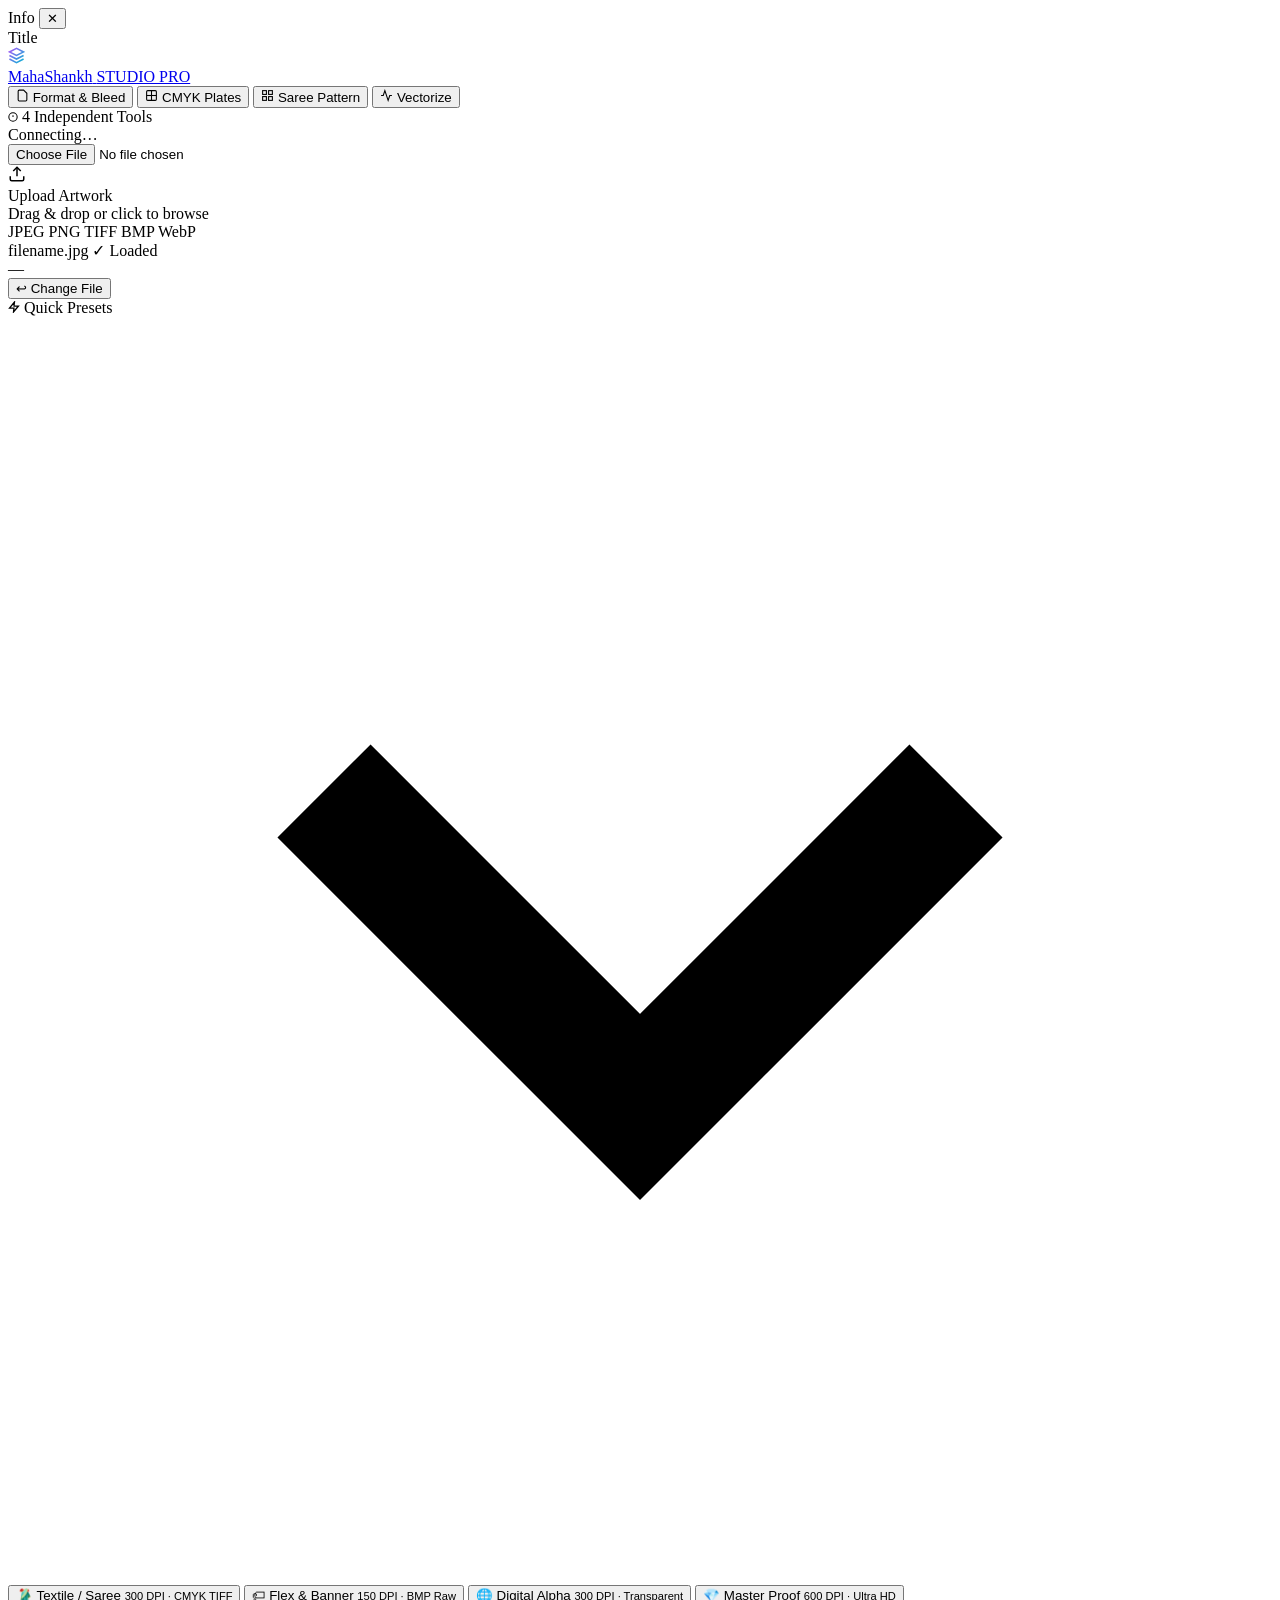
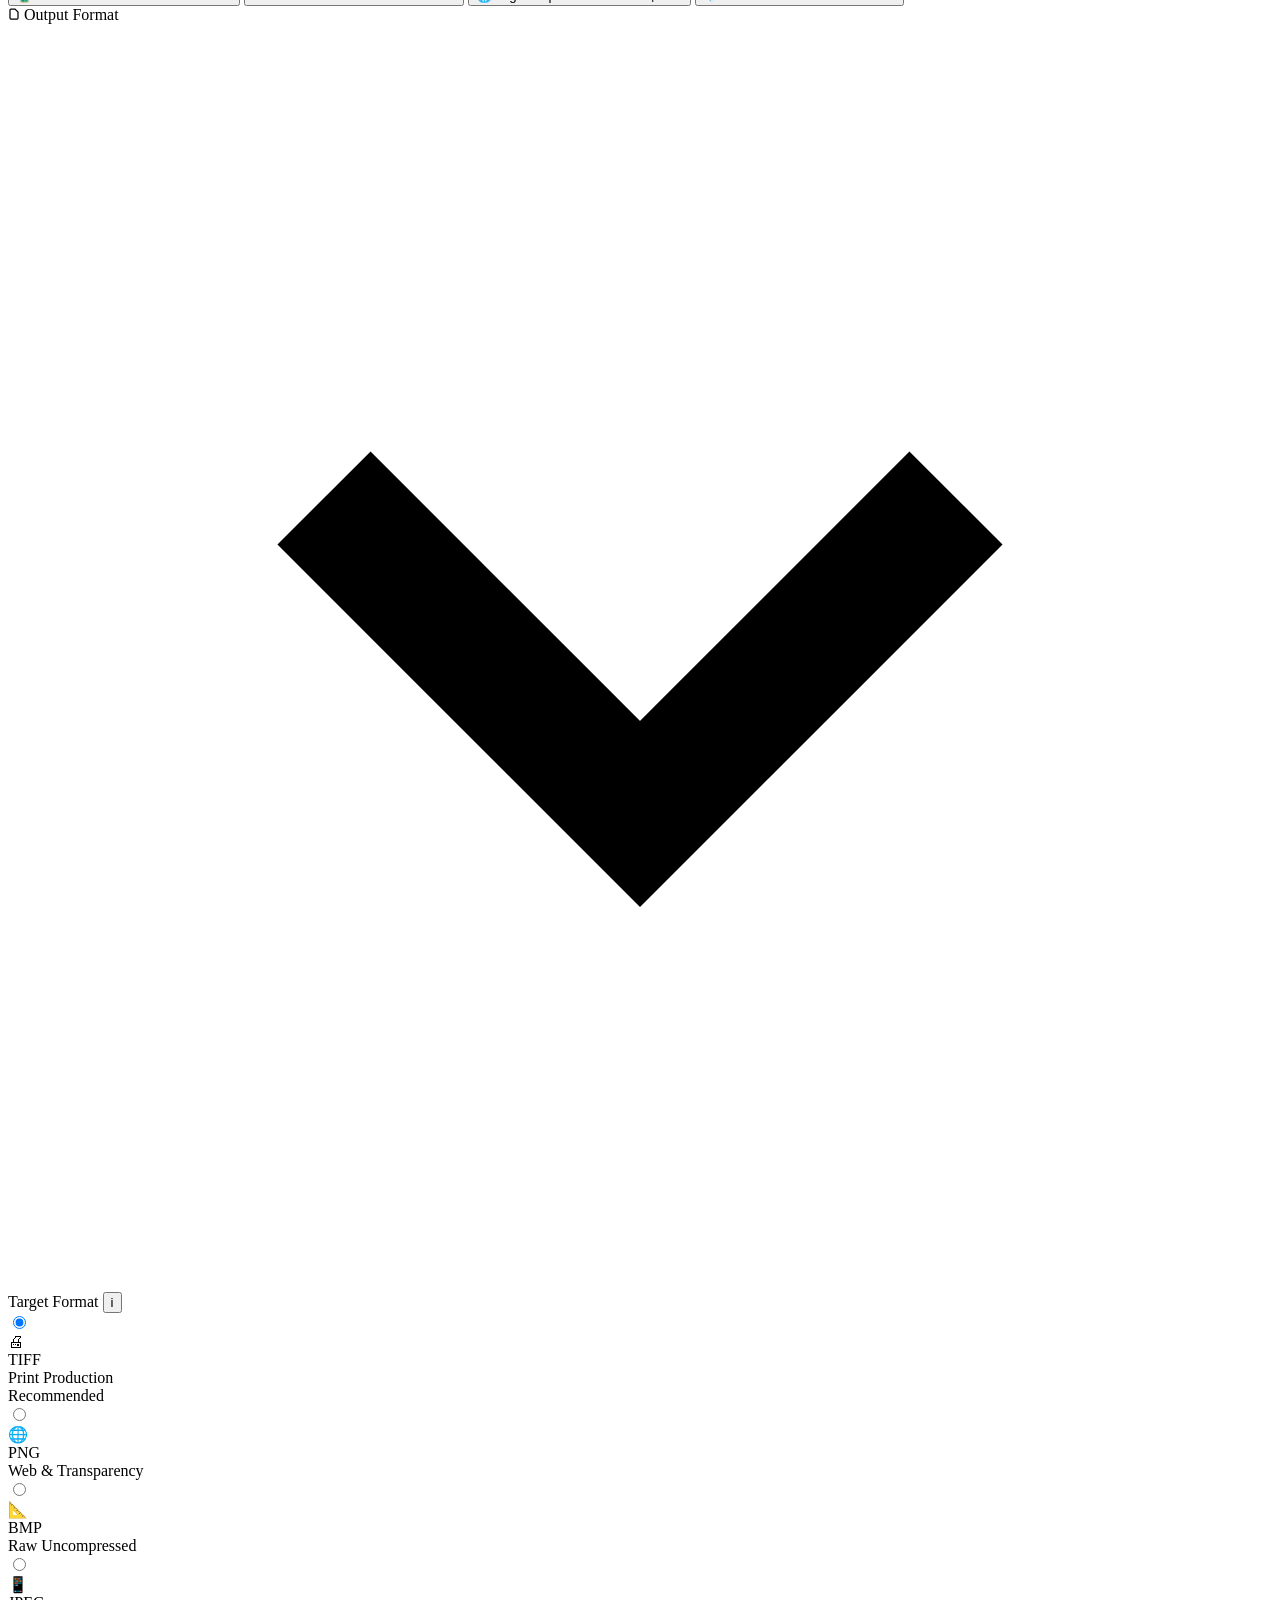
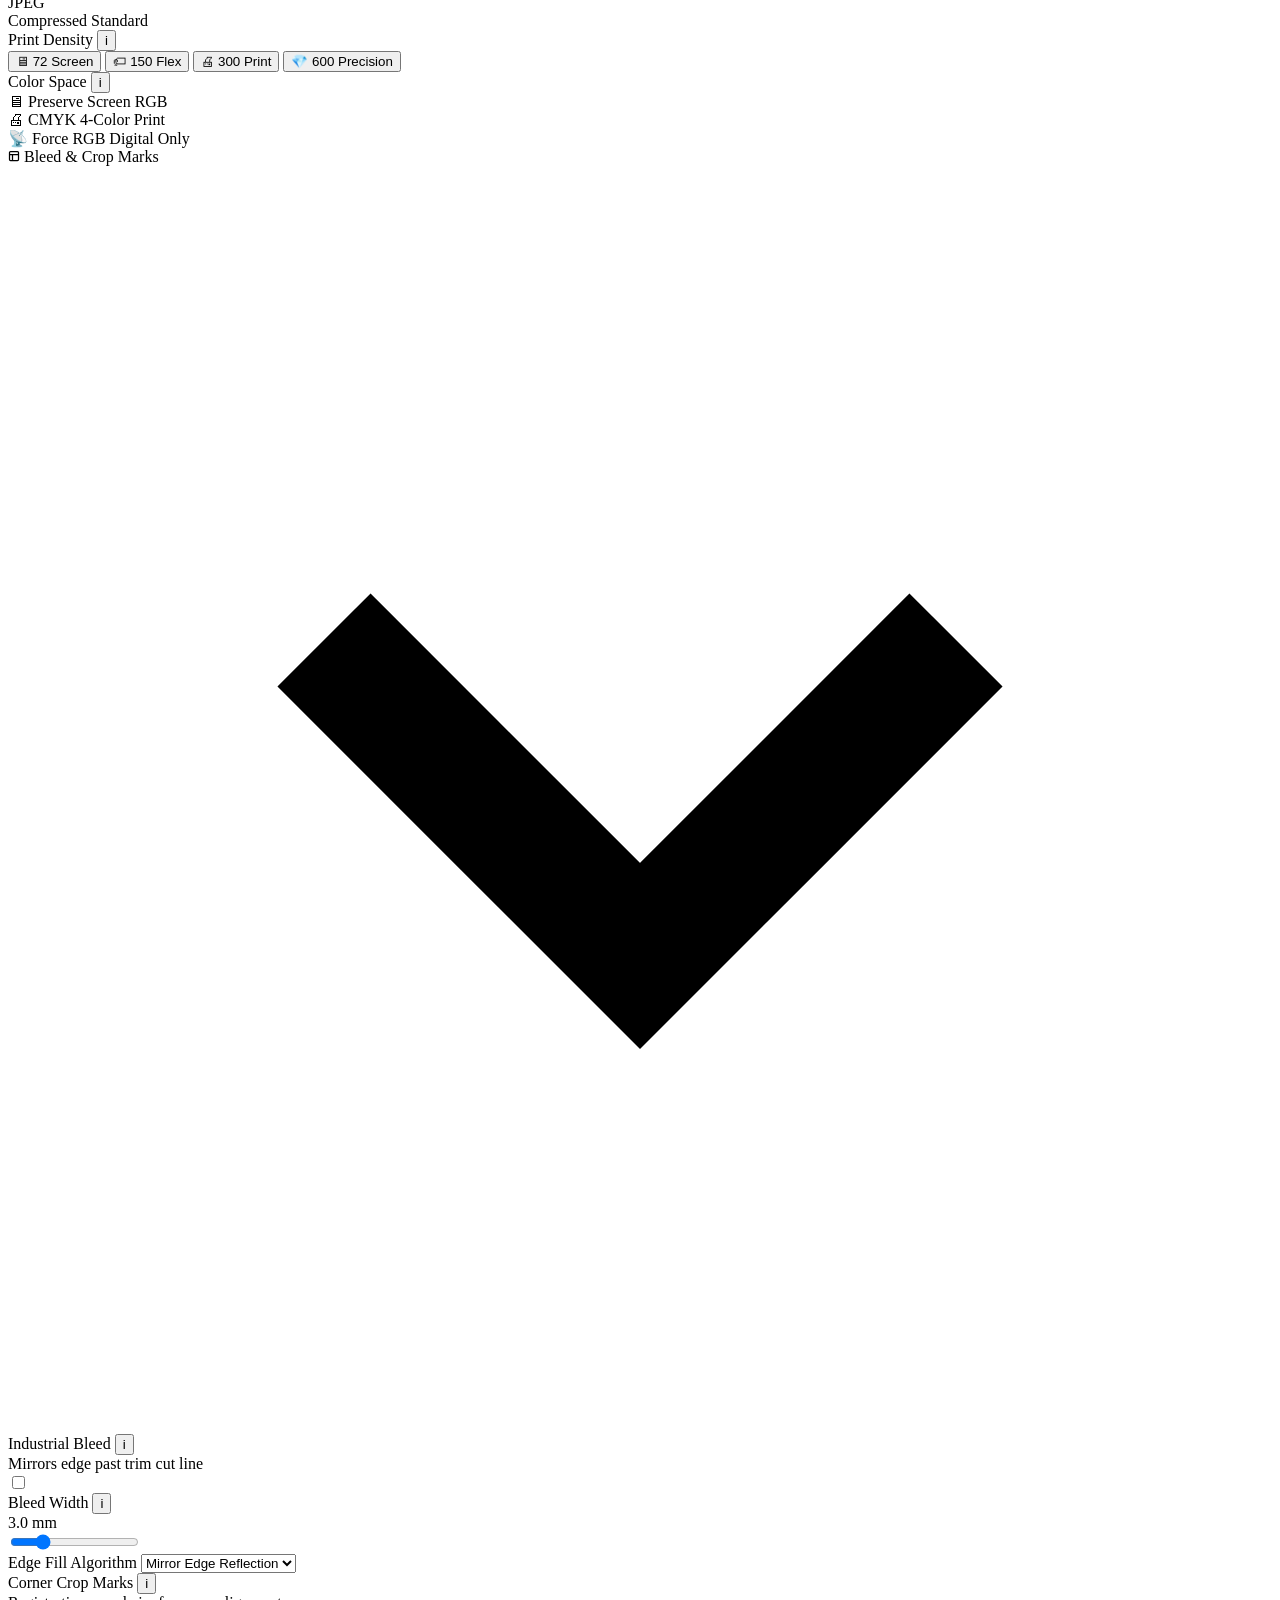
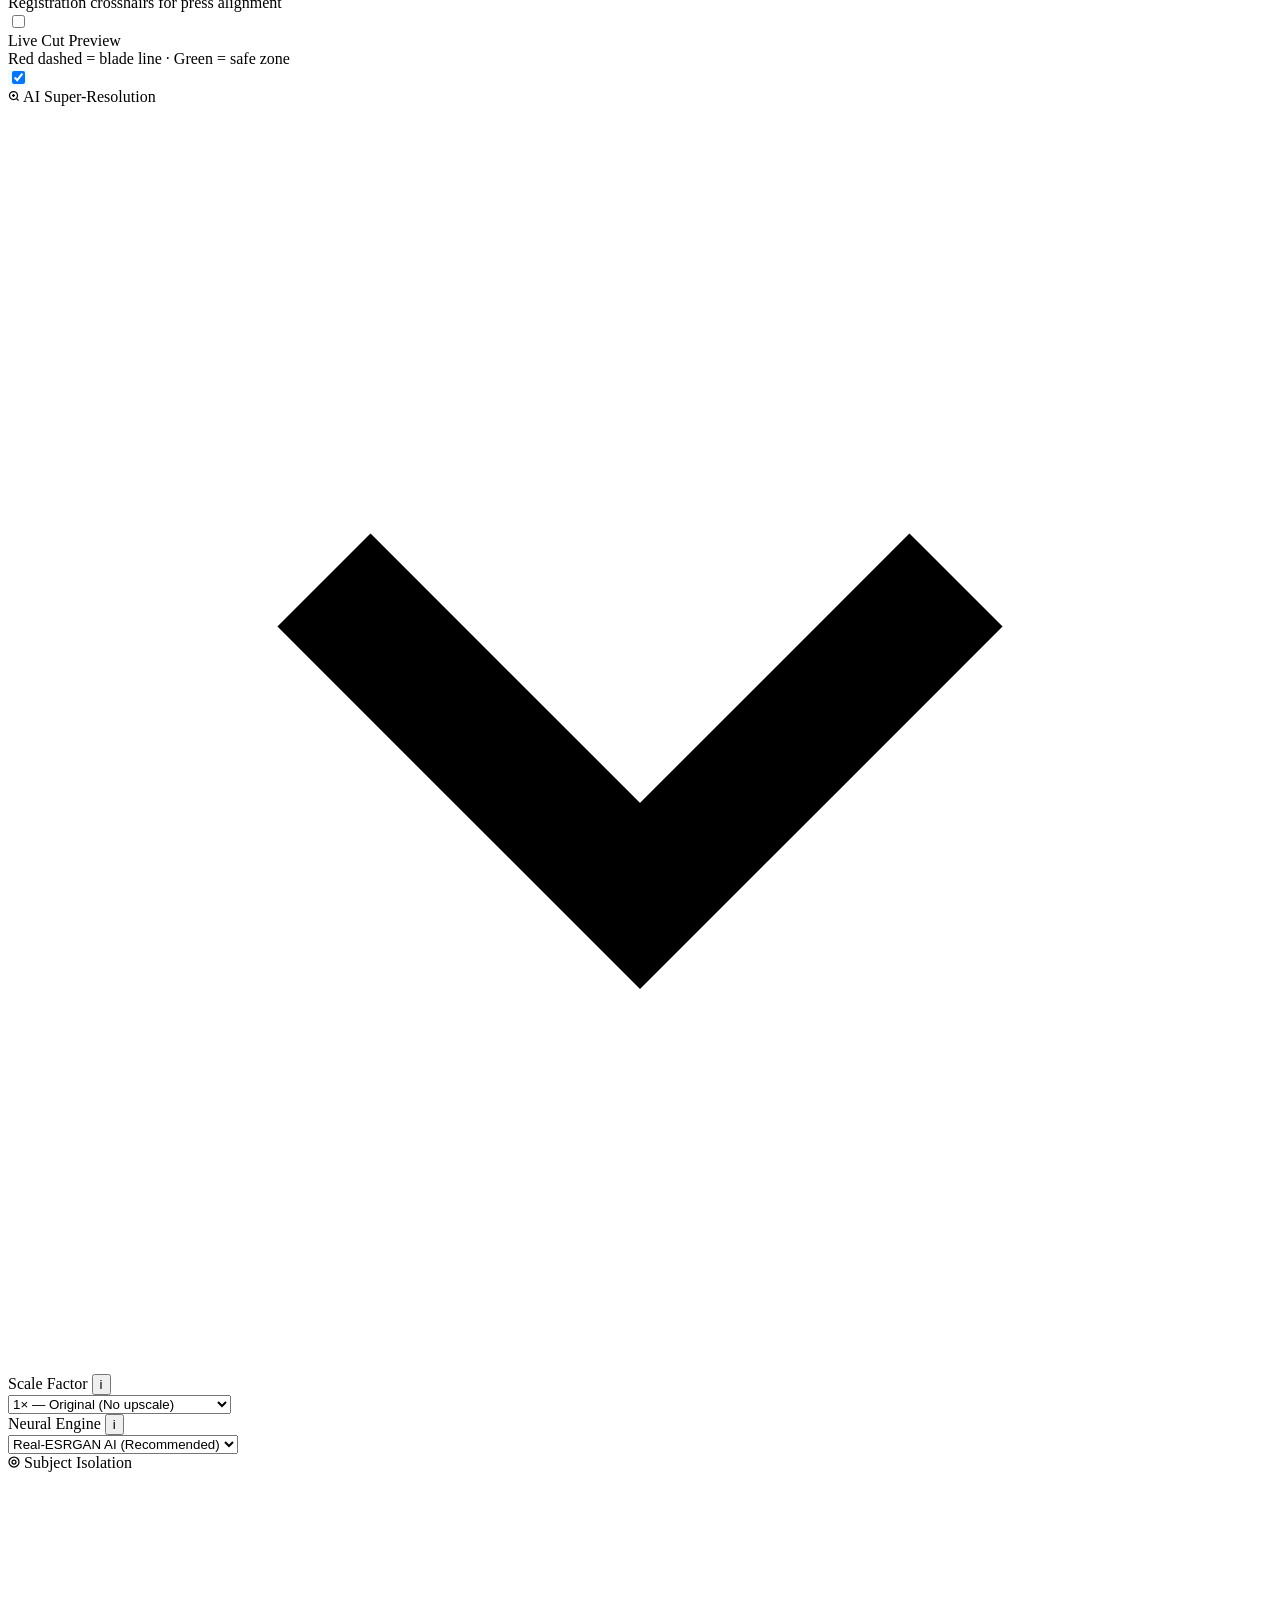
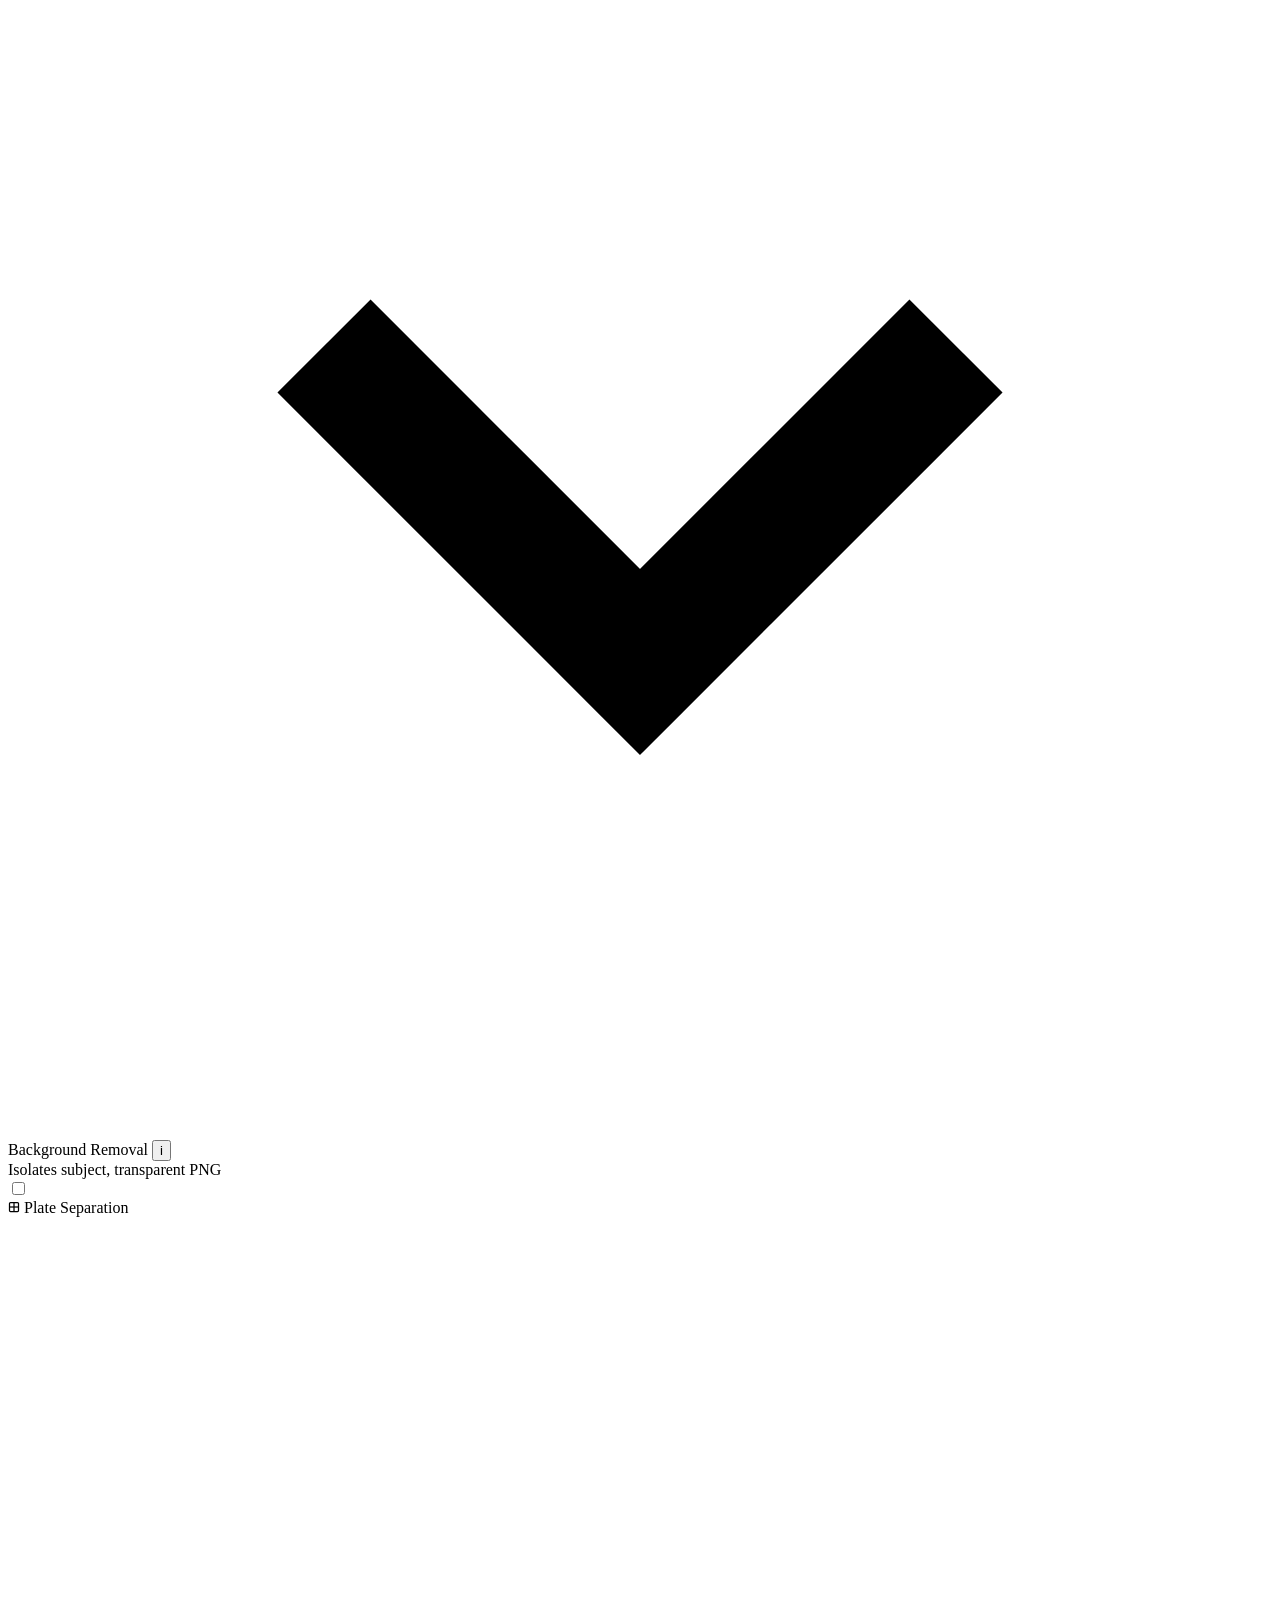
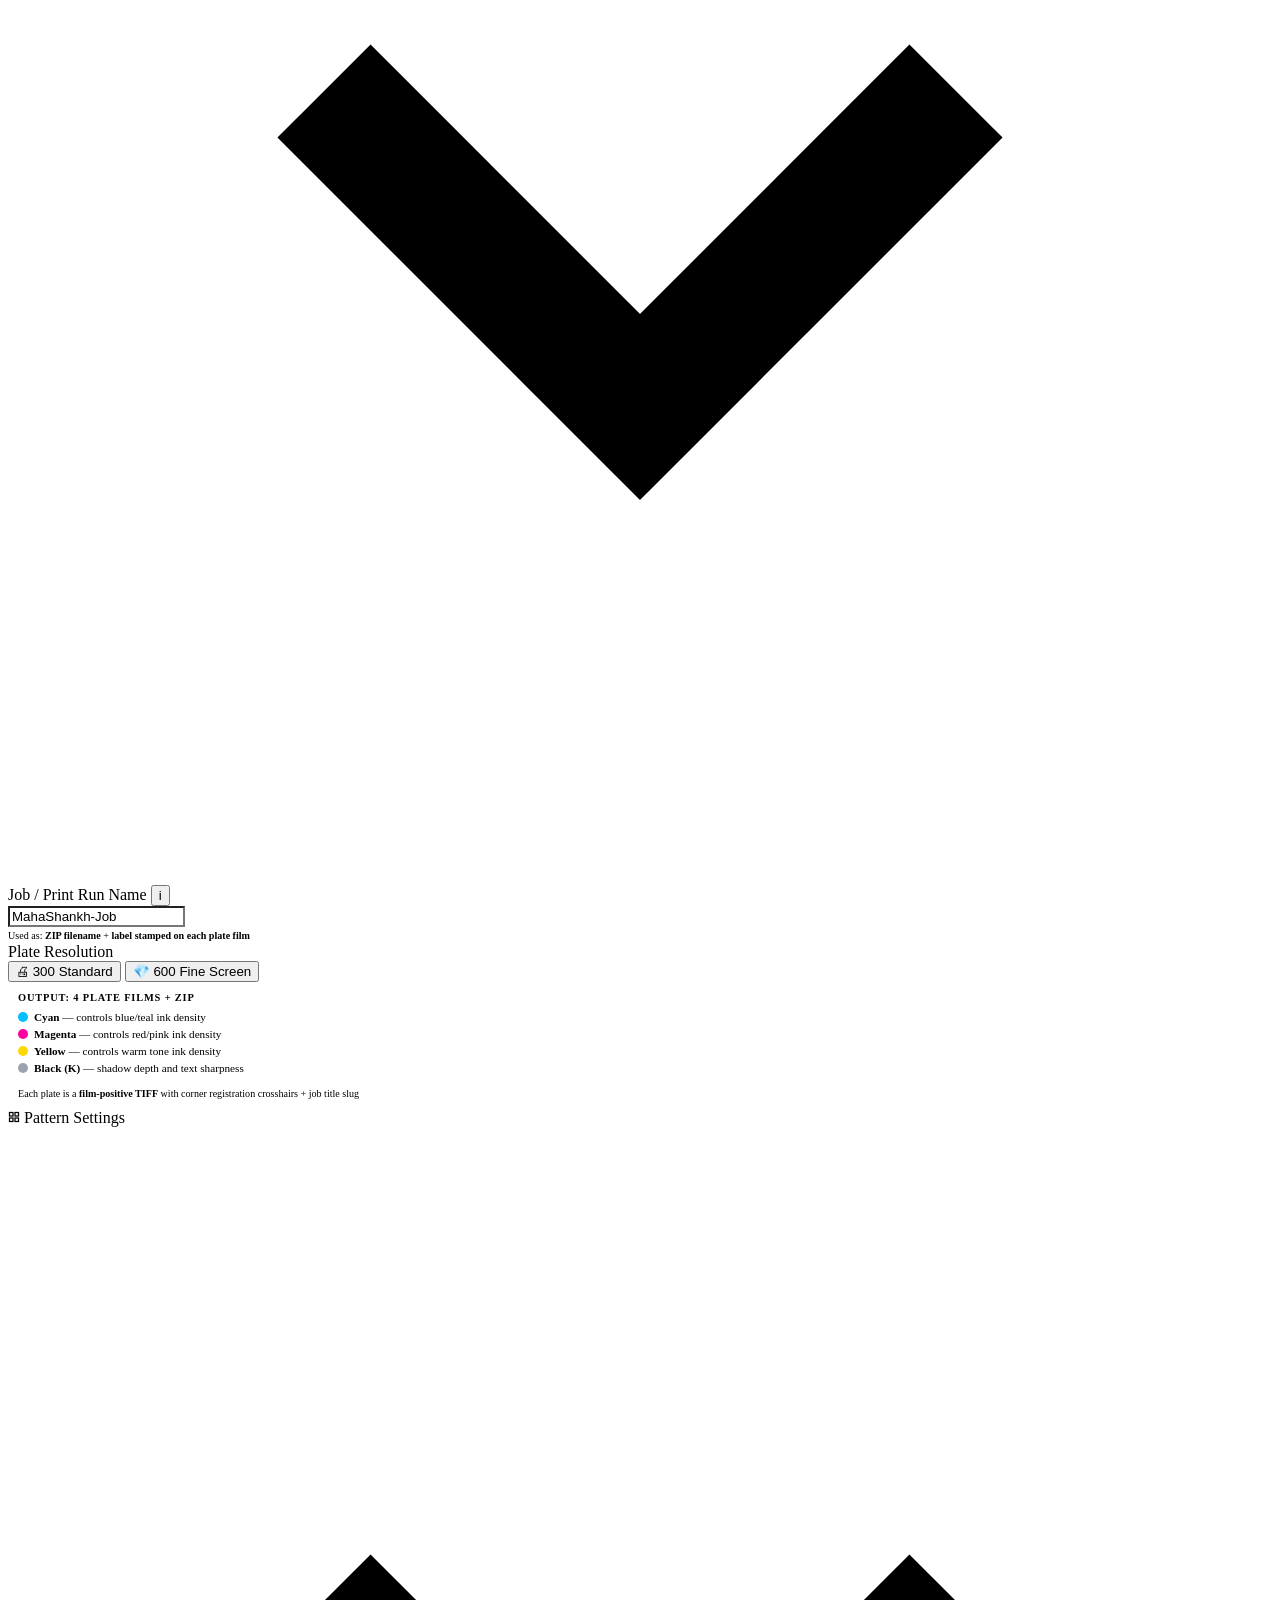
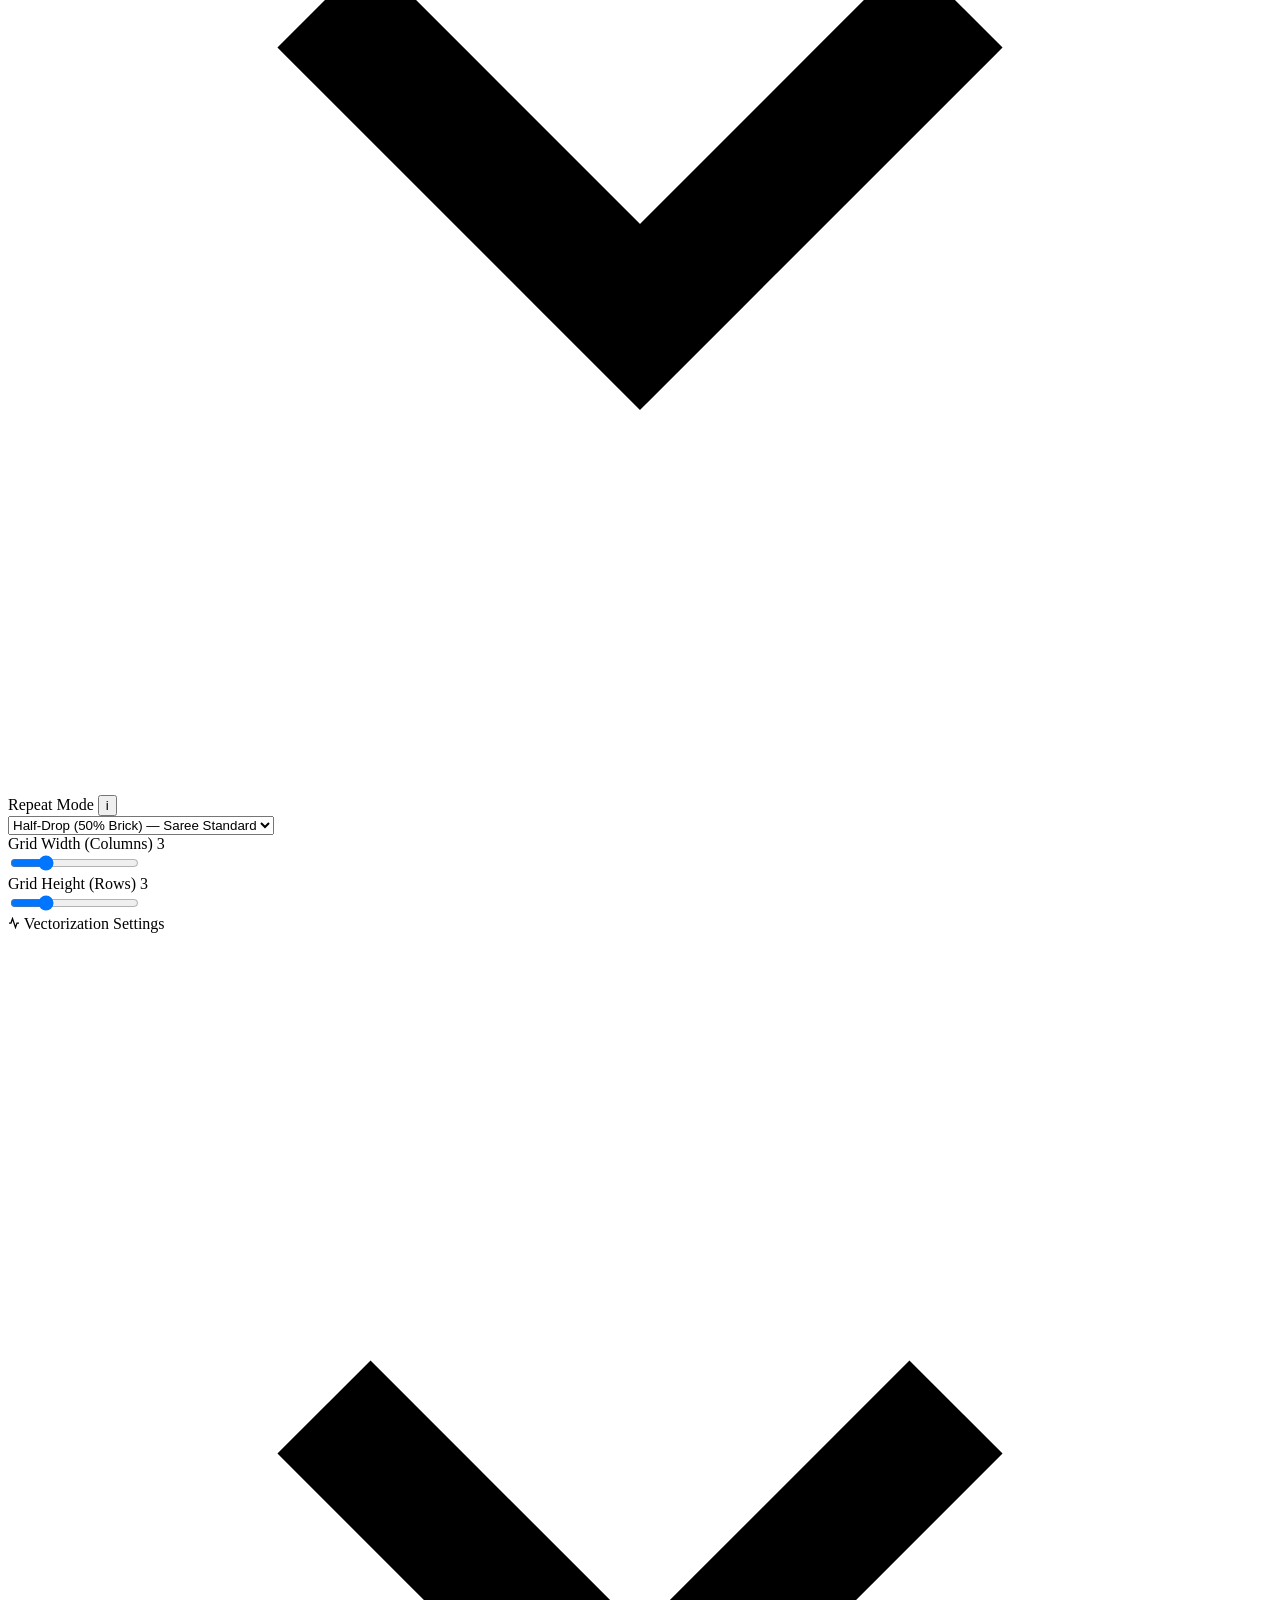
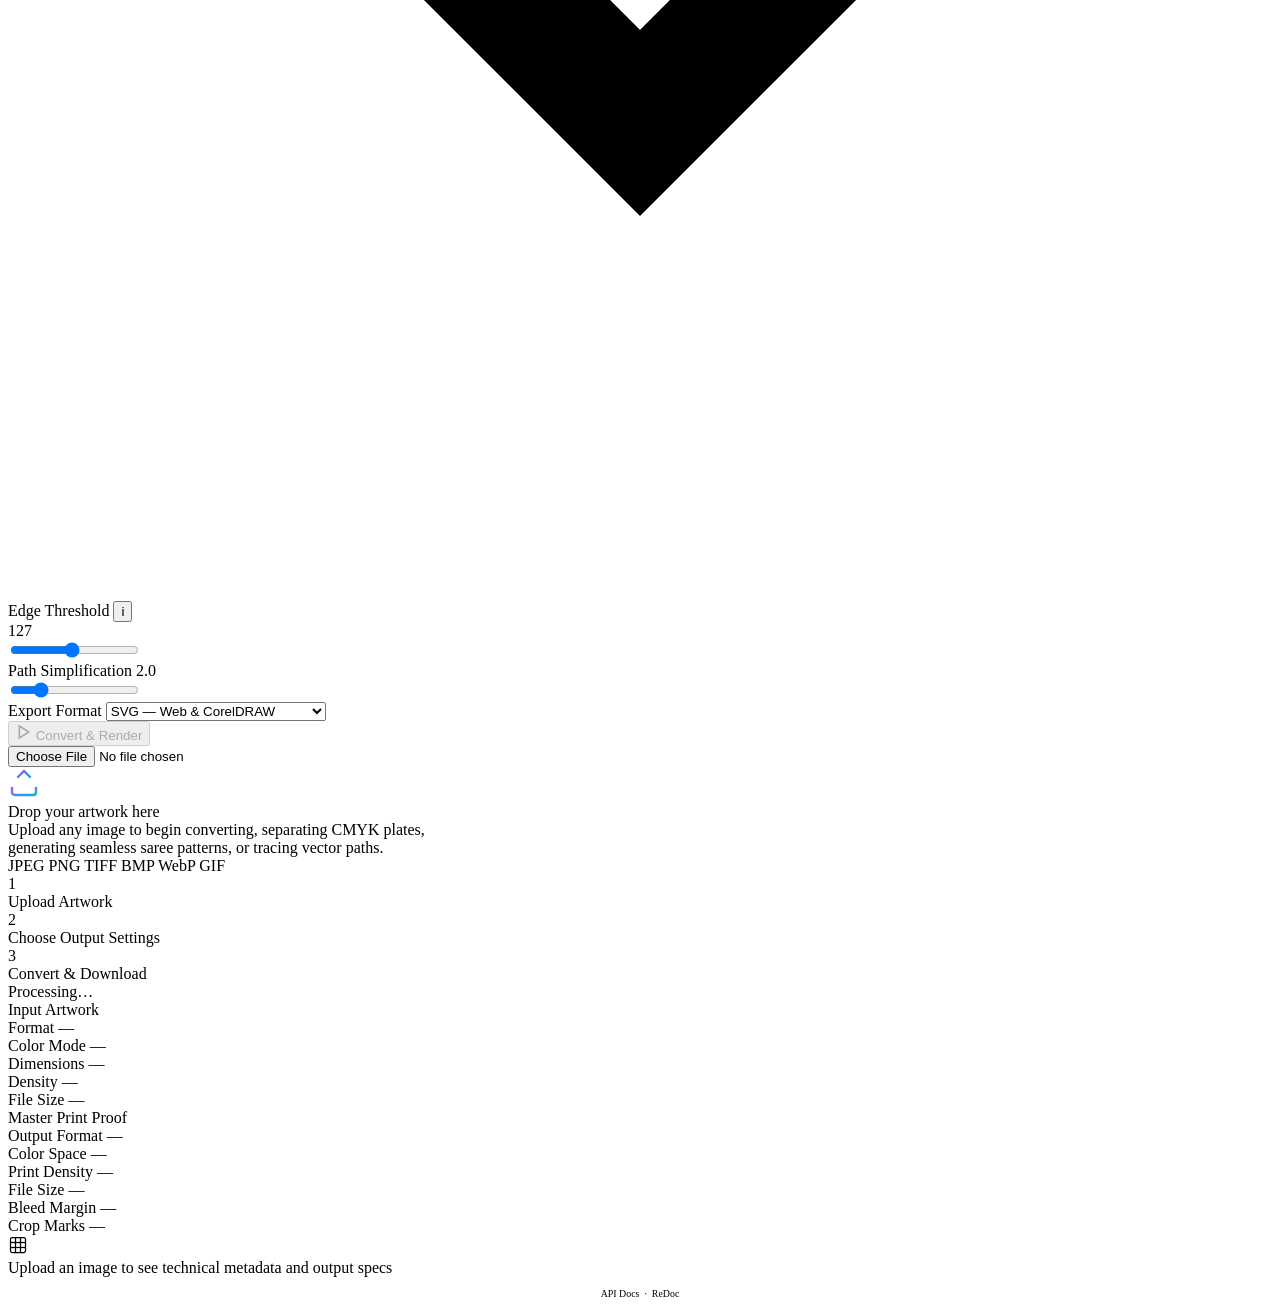
==== commit ff6906f0: "feat: Phase 2+3+4 complete — UI/UX overhaul, CMYK plates, saree pattern, vectorize, bleed engine - R" ====
--- a/frontend/index.html
+++ b/frontend/index.html
@@ -2,1153 +2,988 @@
 <html lang="en">
 <head>
   <meta charset="UTF-8" />
-  <meta name="viewport" content="width=device-width, initial-scale=1.0, maximum-scale=1.0, user-scalable=no" />
-  <title>MahaShankh — Next-Gen AI Print & Design Engine</title>
-  <meta name="description" content="MahaShankh: Production-grade AI image format conversion, background removal, and print processing studio." />
-  <link rel="preconnect" href="https://fonts.googleapis.com" />
-  <link rel="preconnect" href="https://fonts.gstatic.com" crossorigin />
-  <link href="https://fonts.googleapis.com/css2?family=Plus+Jakarta+Sans:wght@300;400;500;600;700;800&family=JetBrains+Mono:wght@400;500;600;700&display=swap" rel="stylesheet" />
-  <style>
-    :root {
-      --bg-dark: #07090e;
-      --bg-card: rgba(16, 20, 31, 0.85);
-      --bg-card-hover: rgba(24, 31, 48, 0.95);
-      --bg-elevated: #151a28;
-      --border-subtle: rgba(255, 255, 255, 0.1);
-      --border-focus: rgba(139, 92, 246, 0.8);
-      --accent-violet: #8b5cf6;
-      --accent-cyan: #06b6d4;
-      --accent-emerald: #10b981;
-      --accent-rose: #f43f5e;
-      --accent-amber: #f59e0b;
-      --gradient-brand: linear-gradient(135deg, #a855f7 0%, #3b82f6 50%, #06b6d4 100%);
-      --gradient-btn: linear-gradient(135deg, #8b5cf6 0%, #06b6d4 100%);
-      --text-main: #f8fafc;
-      --text-muted: #94a3b8;
-      --text-dim: #64748b;
-      --font-ui: 'Plus Jakarta Sans', -apple-system, BlinkMacSystemFont, sans-serif;
-      --font-mono: 'JetBrains Mono', monospace;
-      --radius-sm: 8px;
-      --radius-md: 14px;
-      --radius-lg: 20px;
-    }
-
-    * {
-      margin: 0;
-      padding: 0;
-      box-sizing: border-box;
-      -webkit-tap-highlight-color: transparent;
-    }
-
-    body {
-      background-color: var(--bg-dark);
-      background-image: 
-        radial-gradient(at 0% 0%, rgba(139, 92, 246, 0.18) 0px, transparent 50%),
-        radial-gradient(at 100% 0%, rgba(6, 182, 212, 0.15) 0px, transparent 50%),
-        radial-gradient(at 50% 100%, rgba(16, 185, 129, 0.12) 0px, transparent 50%);
-      background-attachment: fixed;
-      color: var(--text-main);
-      font-family: var(--font-ui);
-      min-height: 100vh;
-      display: flex;
-      flex-direction: column;
-      overflow-x: hidden;
-    }
-
-    /* GLASSMORPHISM */
-    .glass-panel {
-      background: var(--bg-card);
-      backdrop-filter: blur(16px);
-      -webkit-backdrop-filter: blur(16px);
-      border: 1px solid var(--border-subtle);
-      border-radius: var(--radius-md);
-      transition: border-color 0.2s ease, box-shadow 0.2s ease;
-    }
-    .glass-panel:hover {
-      border-color: rgba(255, 255, 255, 0.22);
-      box-shadow: 0 8px 30px rgba(0, 0, 0, 0.4);
-    }
-
-    /* TOP APP BAR */
-    header {
-      position: sticky;
-      top: 0;
-      z-index: 50;
-      background: rgba(7, 9, 14, 0.9);
-      backdrop-filter: blur(16px);
-      border-bottom: 1px solid var(--border-subtle);
-      padding: 12px 24px;
-      display: flex;
-      align-items: center;
-      justify-content: space-between;
-    }
-
-    .brand-container {
-      display: flex;
-      align-items: center;
-      gap: 12px;
-      text-decoration: none;
-    }
-
-    .brand-icon-wrapper {
-      width: 42px;
-      height: 42px;
-      border-radius: 12px;
-      background: var(--gradient-brand);
-      padding: 2px;
-      display: flex;
-      align-items: center;
-      justify-content: center;
-      box-shadow: 0 0 20px rgba(139, 92, 246, 0.4);
-      animation: pulseGlow 4s infinite alternate;
-    }
-
-    @keyframes pulseGlow {
-      0% { box-shadow: 0 0 15px rgba(139, 92, 246, 0.3); }
-      100% { box-shadow: 0 0 30px rgba(6, 182, 212, 0.6); }
-    }
-
-    .brand-icon-inner {
-      width: 100%;
-      height: 100%;
-      background: var(--bg-dark);
-      border-radius: 10px;
-      display: flex;
-      align-items: center;
-      justify-content: center;
-    }
-
-    .brand-title {
-      font-size: 1.25rem;
-      font-weight: 800;
-      letter-spacing: -0.03em;
-      background: linear-gradient(135deg, #ffffff 0%, #cbd5e1 100%);
-      -webkit-background-clip: text;
-      -webkit-text-fill-color: transparent;
-    }
-
-    .brand-badge {
-      font-size: 0.65rem;
-      font-weight: 700;
-      text-transform: uppercase;
-      letter-spacing: 0.08em;
-      padding: 2px 8px;
-      border-radius: 6px;
-      background: rgba(139, 92, 246, 0.18);
-      color: #c084fc;
-      border: 1px solid rgba(139, 92, 246, 0.4);
-      margin-left: 6px;
-    }
-
-    .header-actions {
-      display: flex;
-      align-items: center;
-      gap: 12px;
-    }
-
-    .status-pill {
-      display: flex;
-      align-items: center;
-      gap: 6px;
-      font-size: 0.75rem;
-      font-weight: 600;
-      color: var(--accent-emerald);
-      background: rgba(16, 185, 129, 0.12);
-      border: 1px solid rgba(16, 185, 129, 0.3);
-      padding: 6px 14px;
-      border-radius: 9999px;
-    }
-
-    .pulse-dot {
-      width: 7px;
-      height: 7px;
-      border-radius: 50%;
-      background-color: var(--accent-emerald);
-      box-shadow: 0 0 8px var(--accent-emerald);
-      animation: ping 1.8s cubic-bezier(0, 0, 0.2, 1) infinite;
-    }
-
-    @keyframes ping {
-      75%, 100% { transform: scale(1.6); opacity: 0; }
-    }
-
-    /* MOBILE NAVIGATION TABS */
-    .mobile-tab-bar {
-      display: none;
-      position: sticky;
-      top: 67px;
-      z-index: 45;
-      background: rgba(7, 9, 14, 0.95);
-      backdrop-filter: blur(16px);
-      border-bottom: 1px solid var(--border-subtle);
-      padding: 8px 16px;
-    }
-    .mobile-tabs {
-      display: flex;
-      gap: 8px;
-      background: rgba(255, 255, 255, 0.05);
-      padding: 4px;
-      border-radius: 12px;
-    }
-    .mobile-tab-btn {
-      flex: 1;
-      padding: 8px;
-      border: none;
-      background: transparent;
-      color: var(--text-muted);
-      font-family: var(--font-ui);
-      font-size: 0.85rem;
-      font-weight: 600;
-      border-radius: 8px;
-      cursor: pointer;
-      transition: all 0.2s;
-    }
-    .mobile-tab-btn.active {
-      background: var(--accent-violet);
-      color: #ffffff;
-      box-shadow: 0 2px 12px rgba(139, 92, 246, 0.5);
-    }
-
-    /* MAIN APP WORKSPACE */
-    .app-layout {
-      display: grid;
-      grid-template-columns: 340px 1fr 310px;
-      flex: 1;
-      height: calc(100vh - 67px);
-      position: relative;
-      z-index: 2;
-      overflow: hidden;
-    }
-
-    /* SCROLLABLE SIDEBAR */
-    .sidebar-panel {
-      overflow-y: auto;
-      padding: 20px;
-      display: flex;
-      flex-direction: column;
-      gap: 20px;
-      border-right: 1px solid var(--border-subtle);
-    }
-    .sidebar-panel::-webkit-scrollbar { width: 4px; }
-    .sidebar-panel::-webkit-scrollbar-thumb { background: rgba(255,255,255,0.15); border-radius: 4px; }
-
-    .panel-section-title {
-      font-size: 0.72rem;
-      font-weight: 700;
-      text-transform: uppercase;
-      letter-spacing: 0.1em;
-      color: var(--text-dim);
-      margin-bottom: 8px;
-      display: flex;
-      align-items: center;
-      justify-content: space-between;
-    }
-
-    /* PRESETS */
-    .presets-grid {
-      display: grid;
-      grid-template-columns: 1fr 1fr;
-      gap: 8px;
-    }
-    .preset-btn {
-      background: rgba(255, 255, 255, 0.04);
-      border: 1px solid var(--border-subtle);
-      color: var(--text-main);
-      padding: 10px 12px;
-      border-radius: var(--radius-sm);
-      font-family: var(--font-ui);
-      font-size: 0.78rem;
-      font-weight: 600;
-      cursor: pointer;
-      text-align: left;
-      transition: all 0.2s ease;
-      display: flex;
-      flex-direction: column;
-      gap: 2px;
-    }
-    .preset-btn span {
-      font-size: 0.68rem;
-      color: var(--text-dim);
-      font-weight: 400;
-    }
-    .preset-btn:hover {
-      background: rgba(139, 92, 246, 0.15);
-      border-color: var(--accent-violet);
-      transform: translateY(-1px);
-    }
-
-    /* INPUT FIELDS */
-    .field-group {
-      display: flex;
-      flex-direction: column;
-      gap: 6px;
-    }
-    .field-label {
-      font-size: 0.8rem;
-      font-weight: 600;
-      color: var(--text-muted);
-    }
-    .field-control {
-      width: 100%;
-      background: rgba(10, 13, 20, 0.85);
-      border: 1px solid var(--border-subtle);
-      color: var(--text-main);
-      padding: 10px 14px;
-      border-radius: var(--radius-sm);
-      font-family: var(--font-ui);
-      font-size: 0.88rem;
-      outline: none;
-      transition: all 0.2s ease;
-    }
-    .field-control:focus {
-      border-color: var(--accent-violet);
-      box-shadow: 0 0 0 2px rgba(139, 92, 246, 0.3);
-    }
-
-    /* PRO SWITCH TOGGLE */
-    .pro-card {
-      background: linear-gradient(135deg, rgba(139, 92, 246, 0.12) 0%, rgba(6, 182, 212, 0.06) 100%);
-      border: 1px solid rgba(139, 92, 246, 0.35);
-      border-radius: var(--radius-sm);
-      padding: 12px 14px;
-      display: flex;
-      align-items: center;
-      justify-content: space-between;
-      cursor: pointer;
-      transition: all 0.2s ease;
-    }
-    .pro-card:hover {
-      border-color: var(--accent-violet);
-      background: linear-gradient(135deg, rgba(139, 92, 246, 0.18) 0%, rgba(6, 182, 212, 0.1) 100%);
-    }
-    .pro-card-title {
-      font-size: 0.88rem;
-      font-weight: 700;
-      display: flex;
-      align-items: center;
-      gap: 6px;
-    }
-    .pro-card-sub {
-      font-size: 0.72rem;
-      color: var(--text-muted);
-      margin-top: 2px;
-    }
-
-    /* TOGGLE SWITCH */
-    .switch-ui {
-      position: relative;
-      display: inline-block;
-      width: 44px;
-      height: 24px;
-    }
-    .switch-ui input { opacity: 0; width: 0; height: 0; }
-    .switch-slider {
-      position: absolute;
-      cursor: pointer;
-      top: 0; left: 0; right: 0; bottom: 0;
-      background-color: rgba(255,255,255,0.15);
-      transition: .3s;
-      border-radius: 34px;
-    }
-    .switch-slider:before {
-      position: absolute;
-      content: "";
-      height: 18px; width: 18px;
-      left: 3px; bottom: 3px;
-      background-color: white;
-      transition: .3s;
-      border-radius: 50%;
-    }
-    input:checked + .switch-slider {
-      background: var(--gradient-btn);
-    }
-    input:checked + .switch-slider:before {
-      transform: translateX(20px);
-    }
-
-    /* PROCESS CTA BUTTON */
-    .btn-main {
-      width: 100%;
-      padding: 14px;
-      border: none;
-      border-radius: var(--radius-sm);
-      background: var(--gradient-btn);
-      color: #ffffff;
-      font-family: var(--font-ui);
-      font-weight: 700;
-      font-size: 0.95rem;
-      letter-spacing: -0.01em;
-      cursor: pointer;
-      box-shadow: 0 4px 20px rgba(139, 92, 246, 0.4);
-      transition: all 0.3s ease;
-      display: flex;
-      align-items: center;
-      justify-content: center;
-      gap: 8px;
-      margin-top: auto;
-    }
-    .btn-main:hover {
-      box-shadow: 0 6px 30px rgba(6, 182, 212, 0.6);
-      transform: translateY(-2px);
-    }
-    .btn-main:active { transform: translateY(0); }
-    .btn-main:disabled {
-      opacity: 0.45;
-      cursor: not-allowed;
-      box-shadow: none;
-      transform: none;
-    }
-
-    /* CENTER STAGE CANVAS */
-    .canvas-stage {
-      display: flex;
-      flex-direction: column;
-      background: rgba(4, 6, 10, 0.7);
-      position: relative;
-      overflow: hidden;
-    }
-
-    .canvas-bar {
-      height: 52px;
-      border-bottom: 1px solid var(--border-subtle);
-      display: flex;
-      align-items: center;
-      justify-content: space-between;
-      padding: 0 20px;
-      background: rgba(16, 20, 31, 0.5);
-    }
-
-    .view-mode-group {
-      display: flex;
-      background: rgba(255, 255, 255, 0.05);
-      padding: 3px;
-      border-radius: 8px;
-      gap: 4px;
-    }
-    .view-btn {
-      background: transparent;
-      border: none;
-      color: var(--text-muted);
-      padding: 6px 14px;
-      border-radius: 6px;
-      font-family: var(--font-ui);
-      font-size: 0.8rem;
-      font-weight: 600;
-      cursor: pointer;
-      transition: all 0.2s;
-    }
-    .view-btn.active {
-      background: var(--accent-violet);
-      color: #ffffff;
-    }
-
-    .canvas-viewport {
-      flex: 1;
-      padding: 24px;
-      display: flex;
-      align-items: center;
-      justify-content: center;
-      position: relative;
-      overflow: auto;
-    }
-
-    .checker-box {
-      width: 100%;
-      height: 100%;
-      max-height: 100%;
-      border-radius: var(--radius-md);
-      border: 1px dashed rgba(255, 255, 255, 0.2);
-      display: flex;
-      align-items: center;
-      justify-content: center;
-      position: relative;
-      background-image: 
-        linear-gradient(45deg, #101420 25%, transparent 25%), 
-        linear-gradient(-45deg, #101420 25%, transparent 25%), 
-        linear-gradient(45deg, transparent 75%, #101420 75%), 
-        linear-gradient(-45deg, transparent 75%, #101420 75%);
-      background-size: 24px 24px;
-      background-position: 0 0, 0 12px, 12px -12px, -12px 0px;
-      overflow: hidden;
-      transition: border-color 0.2s ease;
-    }
-
-    .empty-state {
-      display: flex;
-      flex-direction: column;
-      align-items: center;
-      text-align: center;
-      gap: 14px;
-      padding: 30px;
-      max-width: 360px;
-    }
-    .empty-icon {
-      width: 64px;
-      height: 64px;
-      border-radius: 18px;
-      background: rgba(139, 92, 246, 0.15);
-      border: 1px solid rgba(139, 92, 246, 0.35);
-      display: flex;
-      align-items: center;
-      justify-content: center;
-      color: var(--accent-violet);
-      box-shadow: 0 0 25px rgba(139, 92, 246, 0.3);
-    }
-    .empty-state h3 {
-      font-size: 1.1rem;
-      font-weight: 700;
-    }
-    .empty-state p {
-      font-size: 0.82rem;
-      color: var(--text-muted);
-      line-height: 1.4;
-    }
-
-    .upload-trigger-btn {
-      background: var(--bg-card);
-      border: 1px solid var(--border-subtle);
-      color: var(--text-main);
-      padding: 10px 20px;
-      border-radius: var(--radius-sm);
-      font-size: 0.85rem;
-      font-weight: 600;
-      cursor: pointer;
-      transition: all 0.2s ease;
-      display: inline-flex;
-      align-items: center;
-      gap: 8px;
-    }
-    .upload-trigger-btn:hover {
-      border-color: var(--accent-violet);
-      background: rgba(139, 92, 246, 0.2);
-    }
-
-    .rendered-image {
-      max-width: 90%;
-      max-height: 90%;
-      object-fit: contain;
-      border-radius: var(--radius-sm);
-      box-shadow: 0 20px 50px rgba(0, 0, 0, 0.75);
-      transition: transform 0.3s cubic-bezier(0.34, 1.56, 0.64, 1);
-    }
-
-    /* RIGHT METRICS & SPEC PANEL */
-    .specs-panel {
-      border-left: 1px solid var(--border-subtle);
-      padding: 20px;
-      display: flex;
-      flex-direction: column;
-      gap: 16px;
-      overflow-y: auto;
-    }
-
-    .spec-card {
-      background: rgba(10, 13, 20, 0.75);
-      border: 1px solid var(--border-subtle);
-      border-radius: var(--radius-sm);
-      padding: 14px;
-      display: flex;
-      flex-direction: column;
-      gap: 10px;
-    }
-    .spec-card-title {
-      font-size: 0.75rem;
-      font-weight: 700;
-      text-transform: uppercase;
-      letter-spacing: 0.08em;
-      color: var(--text-dim);
-      display: flex;
-      justify-content: space-between;
-      align-items: center;
-    }
-    .spec-grid {
-      display: grid;
-      grid-template-columns: 1fr 1fr;
-      gap: 8px;
-      font-family: var(--font-mono);
-      font-size: 0.78rem;
-    }
-    .spec-item {
-      display: flex;
-      flex-direction: column;
-      gap: 2px;
-    }
-    .spec-key {
-      font-size: 0.68rem;
-      color: var(--text-dim);
-    }
-    .spec-val {
-      color: var(--accent-cyan);
-      font-weight: 600;
-      white-space: nowrap;
-      overflow: hidden;
-      text-overflow: ellipsis;
-    }
-
-    .btn-download-hero {
-      width: 100%;
-      padding: 12px;
-      border: 1px solid var(--accent-emerald);
-      border-radius: var(--radius-sm);
-      background: rgba(16, 185, 129, 0.15);
-      color: var(--accent-emerald);
-      font-family: var(--font-ui);
-      font-weight: 700;
-      font-size: 0.9rem;
-      cursor: pointer;
-      text-decoration: none;
-      display: flex;
-      align-items: center;
-      justify-content: center;
-      gap: 8px;
-      transition: all 0.2s ease;
-    }
-    .btn-download-hero:hover {
-      background: var(--accent-emerald);
-      color: #ffffff;
-      box-shadow: 0 0 25px rgba(16, 185, 129, 0.5);
-    }
-
-    /* LOADING SPINNER OVERLAY */
-    .loading-curtain {
-      position: absolute;
-      top: 0; left: 0; width: 100%; height: 100%;
-      background: rgba(7, 9, 14, 0.88);
-      backdrop-filter: blur(8px);
-      display: flex;
-      flex-direction: column;
-      align-items: center;
-      justify-content: center;
-      z-index: 100;
-      opacity: 0;
-      pointer-events: none;
-      transition: opacity 0.3s ease;
-    }
-    .loading-curtain.active {
-      opacity: 1;
-      pointer-events: all;
-    }
-    .studio-loader {
-      width: 56px;
-      height: 56px;
-      border: 4px solid rgba(139, 92, 246, 0.2);
-      border-top-color: var(--accent-violet);
-      border-right-color: var(--accent-cyan);
-      border-radius: 50%;
-      animation: spin 0.8s cubic-bezier(0.68, -0.55, 0.27, 1.55) infinite;
-    }
-    @keyframes spin { 100% { transform: rotate(360deg); } }
-
-    /* TOAST ALERTS */
-    .toast-box {
-      position: fixed;
-      bottom: 24px;
-      left: 50%;
-      transform: translateX(-50%) translateY(120%);
-      background: rgba(16, 20, 31, 0.95);
-      border: 1px solid var(--border-subtle);
-      backdrop-filter: blur(16px);
-      padding: 12px 20px;
-      border-radius: 9999px;
-      font-size: 0.88rem;
-      font-weight: 600;
-      box-shadow: 0 10px 35px rgba(0,0,0,0.6);
-      display: flex;
-      align-items: center;
-      gap: 10px;
-      z-index: 1000;
-      transition: transform 0.35s cubic-bezier(0.34, 1.56, 0.64, 1);
-    }
-    .toast-box.show {
-      transform: translateX(-50%) translateY(0);
-    }
-    .toast-box.error { border-color: var(--accent-rose); color: var(--accent-rose); }
-    .toast-box.success { border-color: var(--accent-emerald); color: var(--accent-emerald); }
-
-    /* RESPONSIVE DESIGN & MOBILE OPTIMIZATIONS */
-    @media (max-width: 1024px) {
-      .app-layout {
-        grid-template-columns: 300px 1fr;
-      }
-      .specs-panel { display: none; }
-    }
-
-    @media (max-width: 768px) {
-      body { overflow-y: auto; height: auto; }
-      .app-layout {
-        display: flex;
-        flex-direction: column;
-        height: auto;
-      }
-      .mobile-tab-bar { display: block; }
-      .sidebar-panel {
-        display: none;
-        border-right: none;
-        border-bottom: 1px solid var(--border-subtle);
-        height: auto;
-      }
-      .sidebar-panel.mobile-active { display: flex; }
-      .canvas-stage {
-        height: 65vh;
-        min-height: 420px;
-        display: none;
-      }
-      .canvas-stage.mobile-active { display: flex; }
-      .specs-panel {
-        display: none;
-        border-left: none;
-        border-top: 1px solid var(--border-subtle);
-      }
-      .specs-panel.mobile-active { display: flex; }
-    }
-  </style>
+  <meta name="viewport" content="width=device-width, initial-scale=1.0" />
+  <title>MahaShankh Studio Pro — AI Print, Prepress & Textile Engine</title>
+  <meta name="description" content="Professional-grade AI image conversion, CMYK prepress, seamless saree pattern generation, and auto-vectorization for textile and print production." />
+
+  <!-- Google Fonts -->
+  <link rel="preconnect" href="https://fonts.googleapis.com">
+  <link rel="preconnect" href="https://fonts.gstatic.com" crossorigin>
+  <link href="https://fonts.googleapis.com/css2?family=Plus+Jakarta+Sans:ital,wght@0,300;0,400;0,500;0,600;0,700;0,800;1,400&family=JetBrains+Mono:wght@400;500;600;700&display=swap" rel="stylesheet">
+
+  <!-- Component CSS (loaded in dependency order) -->
+  <link rel="stylesheet" href="/static/css/tokens.css">
+  <link rel="stylesheet" href="/static/css/layout.css">
+  <link rel="stylesheet" href="/static/css/components.css">
+  <link rel="stylesheet" href="/static/css/tooltip.css">
+  <link rel="stylesheet" href="/static/css/sidebar.css">
+  <link rel="stylesheet" href="/static/css/canvas.css">
+  <link rel="stylesheet" href="/static/css/specs-panel.css">
 </head>
 <body>
 
-  <!-- HEADER BRANDING -->
-  <header>
-    <a href="#" class="brand-container">
-      <div class="brand-icon-wrapper">
-        <div class="brand-icon-inner">
-          <svg width="22" height="22" viewBox="0 0 24 24" fill="none" stroke="url(#brandGrad)" stroke-width="2.2" stroke-linecap="round" stroke-linejoin="round">
-            <defs>
-              <linearGradient id="brandGrad" x1="0%" y1="0%" x2="100%" y2="100%">
-                <stop offset="0%" stop-color="#a855f7" />
-                <stop offset="100%" stop-color="#06b6d4" />
-              </linearGradient>
-            </defs>
-            <path d="M12 2L2 7l10 5 10-5-10-5zM2 17l10 5 10-5M2 12l10 5 10-5"/>
-          </svg>
-        </div>
+<!-- ══════════════════════════════════════════════════
+     GLOBAL TOOLTIP OVERLAY SYSTEM (singleton)
+══════════════════════════════════════════════════ -->
+<div id="tooltipBackdrop"></div>
+<div id="tooltipCard" role="dialog" aria-modal="true" aria-label="Feature Information">
+  <div class="tt-header">
+    <span class="tt-badge">Info</span>
+    <button id="tooltipCloseBtn" class="tt-close-btn" aria-label="Close">✕</button>
+  </div>
+  <div class="tt-title">Title</div>
+  <div class="tt-body">
+    <!-- Filled dynamically by tooltip.js -->
+  </div>
+</div>
+
+<!-- ══════════════════════════════════════════════════
+     TOAST NOTIFICATION
+══════════════════════════════════════════════════ -->
+<div id="toast" role="status" aria-live="polite"></div>
+
+<!-- ══════════════════════════════════════════════════
+     APP FRAME
+══════════════════════════════════════════════════ -->
+<div id="app">
+
+  <!-- ── HEADER ── -->
+  <header id="appHeader">
+
+    <!-- Brand -->
+    <a href="/" class="brand-area">
+      <div class="brand-icon">
+        <svg width="17" height="17" viewBox="0 0 24 24" fill="none" stroke="url(#hg)" stroke-width="2.2">
+          <defs>
+            <linearGradient id="hg" x1="0" y1="0" x2="100%" y2="100%">
+              <stop offset="0%" stop-color="#A855F7"/>
+              <stop offset="100%" stop-color="#06B6D4"/>
+            </linearGradient>
+          </defs>
+          <path d="M12 2L2 7l10 5 10-5-10-5zM2 17l10 5 10-5M2 12l10 5 10-5"/>
+        </svg>
       </div>
-      <div>
-        <div style="display:flex; align-items:center;">
-          <span class="brand-title">MahaShankh</span>
-          <span class="brand-badge">STUDIO PRO</span>
-        </div>
+      <span class="brand-name">MahaShankh</span>
+      <span class="brand-tag">STUDIO PRO</span>
+    </a>
+
+    <!-- Mode Tabs (center) -->
+    <nav class="mode-tabs" role="tablist">
+      <button class="mode-tab active" data-mode="converter" role="tab" aria-selected="true"
+        title="Convert format, set DPI, add industrial bleed & crop marks. Download as TIFF/PNG/BMP/JPEG.">
+        <svg width="13" height="13" viewBox="0 0 24 24" fill="none" stroke="currentColor" stroke-width="2"><path d="M14 2H6a2 2 0 0 0-2 2v16a2 2 0 0 0 2 2h12a2 2 0 0 0 2-2V8z"/></svg>
+        Format &amp; Bleed
+      </button>
+      <button class="mode-tab" data-mode="separation" role="tab" aria-selected="false"
+        title="Split the image into 4 CMYK film-positive plates (ZIP) for screen printing registration.">
+        <svg width="13" height="13" viewBox="0 0 24 24" fill="none" stroke="currentColor" stroke-width="2"><rect x="3" y="3" width="18" height="18" rx="2"/><line x1="12" y1="3" x2="12" y2="21"/><line x1="3" y1="12" x2="21" y2="12"/></svg>
+        CMYK Plates
+      </button>
+      <button class="mode-tab" data-mode="pattern" role="tab" aria-selected="false"
+        title="Tile a motif into a seamless repeat pattern (half-drop, grid, mirror) for saree & fabric printing.">
+        <svg width="13" height="13" viewBox="0 0 24 24" fill="none" stroke="currentColor" stroke-width="2"><rect x="3" y="3" width="7" height="7"/><rect x="14" y="3" width="7" height="7"/><rect x="14" y="14" width="7" height="7"/><rect x="3" y="14" width="7" height="7"/></svg>
+        Saree Pattern
+      </button>
+      <button class="mode-tab" data-mode="vector" role="tab" aria-selected="false"
+        title="Trace pixel artwork into SVG/DXF vector paths for CNC laser cutting, embroidery machines and CorelDRAW.">
+        <svg width="13" height="13" viewBox="0 0 24 24" fill="none" stroke="currentColor" stroke-width="2"><polyline points="22 12 18 12 15 21 9 3 6 12 2 12"/></svg>
+        Vectorize
+      </button>
+    </nav>
+
+    <!-- Right -->
+    <div class="header-right">
+      <!-- Independent Tools indicator -->
+      <div class="tools-hint-pill" onclick="showToast('Upload once → use any tool → download each output separately. No sequential order required.', 'info', 5000)"
+        title="Upload once, use any tool independently, download each output separately.">
+        <svg width="10" height="10" viewBox="0 0 24 24" fill="none" stroke="currentColor" stroke-width="2.5"><circle cx="12" cy="12" r="10"/><line x1="12" y1="8" x2="12" y2="12"/><line x1="12" y1="16" x2="12.01" y2="16"/></svg>
+        4 Independent Tools
       </div>
-    </a>
-
-    <div class="header-actions">
-      <div class="status-pill">
-        <span class="pulse-dot"></span>
-        <span>Engine Online</span>
+      <div id="engineStatus" class="engine-status offline">
+        <span class="status-dot"></span>
+        <span>Connecting…</span>
       </div>
     </div>
   </header>
 
-  <!-- MOBILE TABS -->
-  <div class="mobile-tab-bar">
-    <div class="mobile-tabs">
-      <button class="mobile-tab-btn" id="mTabConfig" onclick="switchMobileTab('config')">Controls</button>
-      <button class="mobile-tab-btn active" id="mTabCanvas" onclick="switchMobileTab('canvas')">Canvas</button>
-      <button class="mobile-tab-btn" id="mTabSpecs" onclick="switchMobileTab('specs')">Inspector</button>
-    </div>
-  </div>
-
-  <!-- MAIN STUDIO WORKSPACE -->
-  <div class="app-layout">
-    
-    <!-- LEFT PANEL: CONTROLS & CONFIGURATION -->
-    <aside class="sidebar-panel glass-panel" id="panelControls">
-      
-      <!-- QUICK PRESETS -->
-      <div>
-        <div class="panel-section-title">Industry Presets</div>
-        <div class="presets-grid">
-          <button class="preset-btn" onclick="applyPreset('TIFF', 300, 'CMYK')">
-            Textile / Sari
-            <span>300 DPI • CMYK TIFF</span>
+  <!-- ── 3-COLUMN WORKSPACE ── -->
+  <div id="workspace">
+
+    <!-- ════════════════════════════════════
+         LEFT SIDEBAR
+         ════════════════════════════════════ -->
+    <aside id="sidebarPanel">
+      <div class="sidebar-body">
+
+        <!-- ── Upload Zone ── -->
+        <div class="upload-zone" id="sidebarUploadZone">
+          <input type="file" id="sidebarFileInput" accept="image/*,.tif,.tiff,.bmp,.webp" />
+          <div class="upload-icon">
+            <svg width="18" height="18" viewBox="0 0 24 24" fill="none" stroke="currentColor" stroke-width="2"><path d="M21 15v4a2 2 0 0 1-2 2H5a2 2 0 0 1-2-2v-4"/><polyline points="17 8 12 3 7 8"/><line x1="12" y1="3" x2="12" y2="15"/></svg>
+          </div>
+          <div class="upload-title">Upload Artwork</div>
+          <div class="upload-hint">Drag & drop or click to browse</div>
+          <div class="upload-formats">
+            <span class="upload-format-tag">JPEG</span>
+            <span class="upload-format-tag">PNG</span>
+            <span class="upload-format-tag">TIFF</span>
+            <span class="upload-format-tag">BMP</span>
+            <span class="upload-format-tag">WebP</span>
+          </div>
+        </div>
+
+        <!-- ── File Loaded Indicator ── -->
+        <div class="file-loaded" id="fileLoaded">
+          <div class="file-loaded-top">
+            <span class="file-loaded-name" id="fileLoadedName">filename.jpg</span>
+            <span class="badge badge-emerald">✓ Loaded</span>
+          </div>
+          <div class="file-loaded-meta" id="fileLoadedMeta">—</div>
+          <button class="btn-reupload">↩ Change File</button>
+        </div>
+
+        <!-- ════════════════════════════════
+             MODE PANEL 1: FORMAT & BLEED
+             ════════════════════════════════ -->
+        <div class="mode-panel active" data-mode="converter">
+
+          <!-- Quick Presets -->
+          <div class="drawer open" id="drawerPresets">
+            <div class="drawer-head" onclick="toggleDrawer('drawerPresets')">
+              <span class="drawer-head-title">
+                <svg width="12" height="12" viewBox="0 0 24 24" fill="none" stroke="currentColor" stroke-width="2.5"><path d="M13 2L3 14h9l-1 8 10-12h-9l1-8z"/></svg>
+                Quick Presets
+              </span>
+              <svg class="drawer-chevron" viewBox="0 0 24 24" fill="none" stroke="currentColor" stroke-width="2.5"><polyline points="6 9 12 15 18 9"/></svg>
+            </div>
+            <div class="drawer-body">
+              <div class="presets-grid">
+                <button class="preset-btn" onclick="applyPreset('TIFF', 300, 'CMYK')">
+                  🥻 Textile / Saree
+                  <small>300 DPI · CMYK TIFF</small>
+                </button>
+                <button class="preset-btn" onclick="applyPreset('BMP', 150, 'RGB')">
+                  🏷 Flex & Banner
+                  <small>150 DPI · BMP Raw</small>
+                </button>
+                <button class="preset-btn" onclick="applyPreset('PNG', 300, 'PRESERVE')">
+                  🌐 Digital Alpha
+                  <small>300 DPI · Transparent</small>
+                </button>
+                <button class="preset-btn" onclick="applyPreset('TIFF', 600, 'CMYK')">
+                  💎 Master Proof
+                  <small>600 DPI · Ultra HD</small>
+                </button>
+              </div>
+            </div>
+          </div>
+
+          <!-- Format & Color Specs Drawer -->
+          <div class="drawer open" id="drawerFormat" data-auto-open="true">
+            <div class="drawer-head" onclick="toggleDrawer('drawerFormat')">
+              <span class="drawer-head-title">
+                <svg width="12" height="12" viewBox="0 0 24 24" fill="none" stroke="currentColor" stroke-width="2.5"><path d="M14 2H6a2 2 0 0 0-2 2v16a2 2 0 0 0 2 2h12a2 2 0 0 0 2-2V8z"/></svg>
+                Output Format
+              </span>
+              <svg class="drawer-chevron" viewBox="0 0 24 24" fill="none" stroke="currentColor" stroke-width="2.5"><polyline points="6 9 12 15 18 9"/></svg>
+            </div>
+            <div class="drawer-body">
+
+              <!-- Target Format Card Picker -->
+              <div class="field-group">
+                <div class="field-label">
+                  <div class="field-label-left">
+                    <span>Target Format</span>
+                    <button class="info-btn" data-tooltip="output-format" aria-label="Learn about file formats">i</button>
+                  </div>
+                </div>
+                <div class="format-picker">
+                  <label class="format-card">
+                    <input type="radio" name="output_format" value="TIFF" checked />
+                    <div class="format-card-inner">
+                      <div class="format-icon">🖨</div>
+                      <div class="format-name">TIFF</div>
+                      <div class="format-desc">Print Production</div>
+                      <div class="format-rec-badge">Recommended</div>
+                    </div>
+                  </label>
+                  <label class="format-card">
+                    <input type="radio" name="output_format" value="PNG" />
+                    <div class="format-card-inner">
+                      <div class="format-icon">🌐</div>
+                      <div class="format-name">PNG</div>
+                      <div class="format-desc">Web & Transparency</div>
+                    </div>
+                  </label>
+                  <label class="format-card">
+                    <input type="radio" name="output_format" value="BMP" />
+                    <div class="format-card-inner">
+                      <div class="format-icon">📐</div>
+                      <div class="format-name">BMP</div>
+                      <div class="format-desc">Raw Uncompressed</div>
+                    </div>
+                  </label>
+                  <label class="format-card">
+                    <input type="radio" name="output_format" value="JPEG" />
+                    <div class="format-card-inner">
+                      <div class="format-icon">📱</div>
+                      <div class="format-name">JPEG</div>
+                      <div class="format-desc">Compressed Standard</div>
+                    </div>
+                  </label>
+                </div>
+              </div>
+
+              <!-- DPI Tile Selector -->
+              <div class="field-group">
+                <div class="field-label">
+                  <div class="field-label-left">
+                    <span>Print Density</span>
+                    <button class="info-btn" data-tooltip="dpi" aria-label="Learn about DPI">i</button>
+                  </div>
+                </div>
+                <div class="dpi-tiles">
+                  <button class="dpi-tile" data-dpi="72">
+                    <span class="dpi-tile-icon">🖥</span>
+                    <span class="dpi-tile-val">72</span>
+                    <span class="dpi-tile-lbl">Screen</span>
+                  </button>
+                  <button class="dpi-tile" data-dpi="150">
+                    <span class="dpi-tile-icon">🏷</span>
+                    <span class="dpi-tile-val">150</span>
+                    <span class="dpi-tile-lbl">Flex</span>
+                  </button>
+                  <button class="dpi-tile active" data-dpi="300">
+                    <span class="dpi-tile-icon">🖨</span>
+                    <span class="dpi-tile-val">300</span>
+                    <span class="dpi-tile-lbl">Print</span>
+                  </button>
+                  <button class="dpi-tile" data-dpi="600">
+                    <span class="dpi-tile-icon">💎</span>
+                    <span class="dpi-tile-val">600</span>
+                    <span class="dpi-tile-lbl">Precision</span>
+                  </button>
+                </div>
+              </div>
+
+              <!-- Color Space Tiles -->
+              <div class="field-group">
+                <div class="field-label">
+                  <div class="field-label-left">
+                    <span>Color Space</span>
+                    <button class="info-btn" data-tooltip="color-mode" aria-label="Learn about color modes">i</button>
+                  </div>
+                </div>
+                <div class="color-tiles">
+                  <div class="color-tile active" data-color-mode="PRESERVE">
+                    <span class="color-tile-icon">🖥</span>
+                    <span class="color-tile-name">Preserve</span>
+                    <span class="color-tile-sub">Screen RGB</span>
+                  </div>
+                  <div class="color-tile" data-color-mode="CMYK">
+                    <span class="color-tile-icon">🖨</span>
+                    <span class="color-tile-name">CMYK</span>
+                    <span class="color-tile-sub">4-Color Print</span>
+                  </div>
+                  <div class="color-tile" data-color-mode="RGB">
+                    <span class="color-tile-icon">📡</span>
+                    <span class="color-tile-name">Force RGB</span>
+                    <span class="color-tile-sub">Digital Only</span>
+                  </div>
+                </div>
+              </div>
+
+            </div>
+          </div>
+
+          <!-- Bleed & Cutting Guides Drawer -->
+          <div class="drawer" id="drawerBleed" data-auto-open="true">
+            <div class="drawer-head" onclick="toggleDrawer('drawerBleed')">
+              <span class="drawer-head-title">
+                <svg width="12" height="12" viewBox="0 0 24 24" fill="none" stroke="currentColor" stroke-width="2.5"><rect x="3" y="3" width="18" height="18" rx="2"/><path d="M3 9h18M9 21V9"/></svg>
+                Bleed & Crop Marks
+              </span>
+              <svg class="drawer-chevron" viewBox="0 0 24 24" fill="none" stroke="currentColor" stroke-width="2.5"><polyline points="6 9 12 15 18 9"/></svg>
+            </div>
+            <div class="drawer-body">
+
+              <!-- Add Bleed Toggle -->
+              <label class="pro-card" for="bleedToggle">
+                <div class="pro-card-info">
+                  <div class="pro-card-title">
+                    Industrial Bleed
+                    <button class="info-btn" data-tooltip="add-bleed" aria-label="Learn about bleed" onclick="event.preventDefault(); event.stopPropagation();">i</button>
+                  </div>
+                  <div class="pro-card-sub">Mirrors edge past trim cut line</div>
+                </div>
+                <label class="toggle-wrap">
+                  <input type="checkbox" id="bleedToggle" />
+                  <span class="toggle-track"></span>
+                </label>
+              </label>
+
+              <!-- Bleed Margin Slider -->
+              <div class="field-group">
+                <div class="field-label">
+                  <div class="field-label-left">
+                    <span>Bleed Width</span>
+                    <button class="info-btn" data-tooltip="bleed-margin" aria-label="About bleed margin">i</button>
+                  </div>
+                  <span class="range-val" id="bleedSliderVal">3.0 mm</span>
+                </div>
+                <div class="range-row">
+                  <input type="range" class="range-slider" id="bleedSlider" min="1" max="10" step="0.5" value="3.0" />
+                </div>
+              </div>
+
+              <!-- Fill Algorithm -->
+              <div class="field-group">
+                <label class="field-label">Edge Fill Algorithm</label>
+                <select class="field-select" id="bleedFillMode">
+                  <option value="mirror" selected>Mirror Edge Reflection</option>
+                  <option value="clamp">Stretch Edge Pixels</option>
+                  <option value="matte">Solid White Matte</option>
+                </select>
+              </div>
+
+              <!-- Crop Marks Toggle -->
+              <label class="pro-card" for="cropMarksToggle">
+                <div class="pro-card-info">
+                  <div class="pro-card-title">
+                    Corner Crop Marks
+                    <button class="info-btn" data-tooltip="crop-marks" aria-label="About crop marks" onclick="event.preventDefault(); event.stopPropagation();">i</button>
+                  </div>
+                  <div class="pro-card-sub">Registration crosshairs for press alignment</div>
+                </div>
+                <label class="toggle-wrap">
+                  <input type="checkbox" id="cropMarksToggle" />
+                  <span class="toggle-track"></span>
+                </label>
+              </label>
+
+              <!-- Live Overlay Toggle -->
+              <label class="pro-card" for="bleedOverlayToggle" style="background:rgba(6,182,212,0.06); border-color:rgba(6,182,212,0.25);">
+                <div class="pro-card-info">
+                  <div class="pro-card-title" style="color:var(--col-cyan-light);">Live Cut Preview</div>
+                  <div class="pro-card-sub">Red dashed = blade line · Green = safe zone</div>
+                </div>
+                <label class="toggle-wrap">
+                  <input type="checkbox" id="bleedOverlayToggle" checked />
+                  <span class="toggle-track"></span>
+                </label>
+              </label>
+
+            </div>
+          </div>
+
+          <!-- AI Super-Resolution Drawer -->
+          <div class="drawer" id="drawerUpscale">
+            <div class="drawer-head" onclick="toggleDrawer('drawerUpscale')">
+              <span class="drawer-head-title">
+                <svg width="12" height="12" viewBox="0 0 24 24" fill="none" stroke="currentColor" stroke-width="2.5"><circle cx="11" cy="11" r="8"/><line x1="21" y1="21" x2="16.65" y2="16.65"/><line x1="11" y1="8" x2="11" y2="14"/><line x1="8" y1="11" x2="14" y2="11"/></svg>
+                AI Super-Resolution
+              </span>
+              <svg class="drawer-chevron" viewBox="0 0 24 24" fill="none" stroke="currentColor" stroke-width="2.5"><polyline points="6 9 12 15 18 9"/></svg>
+            </div>
+            <div class="drawer-body">
+
+              <div class="field-group">
+                <div class="field-label">
+                  <div class="field-label-left">
+                    <span>Scale Factor</span>
+                    <button class="info-btn" data-tooltip="upscale-factor" aria-label="About AI upscaling">i</button>
+                  </div>
+                </div>
+                <select class="field-select" id="upscaleFactor">
+                  <option value="1" selected>1× — Original (No upscale)</option>
+                  <option value="2">2× — HD Enhanced (200%)</option>
+                  <option value="4">4× — Ultra HD Print Master</option>
+                  <option value="8">8× — Maximum Super-Resolution</option>
+                </select>
+              </div>
+
+              <div class="field-group">
+                <div class="field-label">
+                  <div class="field-label-left">
+                    <span>Neural Engine</span>
+                    <button class="info-btn" data-tooltip="neural-engine" aria-label="About neural engine">i</button>
+                  </div>
+                </div>
+                <select class="field-select" id="upscaleAlgorithm">
+                  <option value="realesrgan" selected>Real-ESRGAN AI (Recommended)</option>
+                  <option value="lanczos">Lanczos (Fast Classical)</option>
+                </select>
+              </div>
+
+            </div>
+          </div>
+
+          <!-- Subject Isolation Drawer -->
+          <div class="drawer" id="drawerSubject">
+            <div class="drawer-head" onclick="toggleDrawer('drawerSubject')">
+              <span class="drawer-head-title">
+                <svg width="12" height="12" viewBox="0 0 24 24" fill="none" stroke="currentColor" stroke-width="2.5"><circle cx="12" cy="12" r="10"/><circle cx="12" cy="12" r="4"/></svg>
+                Subject Isolation
+              </span>
+              <svg class="drawer-chevron" viewBox="0 0 24 24" fill="none" stroke="currentColor" stroke-width="2.5"><polyline points="6 9 12 15 18 9"/></svg>
+            </div>
+            <div class="drawer-body">
+              <label class="pro-card" for="bgRemovalToggle">
+                <div class="pro-card-info">
+                  <div class="pro-card-title">
+                    Background Removal
+                    <button class="info-btn" data-tooltip="bg-removal" aria-label="About background removal" onclick="event.preventDefault(); event.stopPropagation();">i</button>
+                  </div>
+                  <div class="pro-card-sub">Isolates subject, transparent PNG</div>
+                </div>
+                <label class="toggle-wrap">
+                  <input type="checkbox" id="bgRemovalToggle" />
+                  <span class="toggle-track"></span>
+                </label>
+              </label>
+            </div>
+          </div>
+
+        </div><!-- /mode-panel converter -->
+
+
+        <!-- ════════════════════════════════
+             MODE PANEL 2: CMYK PLATES
+             ════════════════════════════════ -->
+        <div class="mode-panel" data-mode="separation">
+
+          <div class="drawer open" id="drawerSeparation">
+            <div class="drawer-head" onclick="toggleDrawer('drawerSeparation')">
+              <span class="drawer-head-title">
+                <svg width="12" height="12" viewBox="0 0 24 24" fill="none" stroke="currentColor" stroke-width="2.5"><rect x="3" y="3" width="18" height="18" rx="2"/><line x1="12" y1="3" x2="12" y2="21"/><line x1="3" y1="12" x2="21" y2="12"/></svg>
+                Plate Separation
+              </span>
+              <svg class="drawer-chevron" viewBox="0 0 24 24" fill="none" stroke="currentColor" stroke-width="2.5"><polyline points="6 9 12 15 18 9"/></svg>
+            </div>
+            <div class="drawer-body">
+
+              <!-- Job Title -->
+              <div class="field-group">
+                <div class="field-label">
+                  <div class="field-label-left">
+                    <span>Job / Print Run Name</span>
+                    <button class="info-btn" data-tooltip="sep-job-name" aria-label="What is job name">i</button>
+                  </div>
+                </div>
+                <input type="text" id="sepJobName" class="field-select" value="MahaShankh-Job"
+                  style="background:var(--col-bg-input);" placeholder="e.g. Kanchipuram-SS2024" />
+                <div style="font-size:0.63rem; color:var(--col-text-tertiary); line-height:1.4; margin-top:2px;">
+                  Used as: <strong style="color:var(--col-cyan);">ZIP filename</strong> + <strong style="color:var(--col-cyan);">label stamped on each plate film</strong>
+                </div>
+              </div>
+
+              <!-- Plate DPI -->
+              <div class="field-group">
+                <div class="field-label">
+                  <span>Plate Resolution</span>
+                </div>
+                <div class="dpi-tiles" style="grid-template-columns:1fr 1fr;">
+                  <button class="dpi-tile active" data-sep-dpi="300">
+                    <span class="dpi-tile-icon">🖨</span>
+                    <span class="dpi-tile-val">300</span>
+                    <span class="dpi-tile-lbl">Standard</span>
+                  </button>
+                  <button class="dpi-tile" data-sep-dpi="600">
+                    <span class="dpi-tile-icon">💎</span>
+                    <span class="dpi-tile-val">600</span>
+                    <span class="dpi-tile-lbl">Fine Screen</span>
+                  </button>
+                </div>
+              </div>
+
+              <!-- What plates are generated -->  
+              <div style="display:flex; flex-direction:column; gap:5px; padding:10px; background:rgba(255,255,255,0.02); border-radius:var(--rad-xs); border:1px solid var(--col-border-subtle);">
+                <div style="font-size:0.65rem; font-weight:700; text-transform:uppercase; letter-spacing:0.08em; color:var(--col-text-tertiary); margin-bottom:3px;">Output: 4 Plate Films + ZIP</div>
+                <div style="display:flex; align-items:center; gap:6px;">
+                  <span style="width:10px;height:10px;border-radius:50%;background:#00BFFF;flex-shrink:0;"></span>
+                  <span style="font-size:0.7rem; color:var(--col-text-secondary);"><strong>Cyan</strong> — controls blue/teal ink density</span>
+                </div>
+                <div style="display:flex; align-items:center; gap:6px;">
+                  <span style="width:10px;height:10px;border-radius:50%;background:#FF00A0;flex-shrink:0;"></span>
+                  <span style="font-size:0.7rem; color:var(--col-text-secondary);"><strong>Magenta</strong> — controls red/pink ink density</span>
+                </div>
+                <div style="display:flex; align-items:center; gap:6px;">
+                  <span style="width:10px;height:10px;border-radius:50%;background:#FFD700;flex-shrink:0;"></span>
+                  <span style="font-size:0.7rem; color:var(--col-text-secondary);"><strong>Yellow</strong> — controls warm tone ink density</span>
+                </div>
+                <div style="display:flex; align-items:center; gap:6px;">
+                  <span style="width:10px;height:10px;border-radius:50%;background:#9CA3AF;flex-shrink:0;"></span>
+                  <span style="font-size:0.7rem; color:var(--col-text-secondary);"><strong>Black (K)</strong> — shadow depth and text sharpness</span>
+                </div>
+                <div style="margin-top:4px; font-size:0.63rem; color:var(--col-text-tertiary); border-top:1px solid var(--col-border-subtle); padding-top:5px;">
+                  Each plate is a <strong style="color:var(--col-text-primary);">film-positive TIFF</strong> with corner registration crosshairs + job title slug
+                </div>
+              </div>
+
+              <!-- Ink coverage results (shown after generation) -->
+              <div id="plateInkStats" style="display:none; flex-direction:column; gap:5px;">
+                <div style="font-size:0.65rem; font-weight:700; text-transform:uppercase; letter-spacing:0.08em; color:var(--col-emerald); margin-bottom:2px;">✓ Ink Coverage Report</div>
+                <div id="plateInkStatsBody"></div>
+              </div>
+
+            </div>
+          </div>
+
+        </div><!-- /mode-panel separation -->
+
+
+        <!-- ════════════════════════════════
+             MODE PANEL 3: SAREE PATTERN
+             ════════════════════════════════ -->
+        <div class="mode-panel" data-mode="pattern">
+
+          <div class="drawer open" id="drawerPattern">
+            <div class="drawer-head" onclick="toggleDrawer('drawerPattern')">
+              <span class="drawer-head-title">
+                <svg width="12" height="12" viewBox="0 0 24 24" fill="none" stroke="currentColor" stroke-width="2.5"><rect x="3" y="3" width="7" height="7"/><rect x="14" y="3" width="7" height="7"/><rect x="14" y="14" width="7" height="7"/><rect x="3" y="14" width="7" height="7"/></svg>
+                Pattern Settings
+              </span>
+              <svg class="drawer-chevron" viewBox="0 0 24 24" fill="none" stroke="currentColor" stroke-width="2.5"><polyline points="6 9 12 15 18 9"/></svg>
+            </div>
+            <div class="drawer-body">
+
+              <div class="field-group">
+                <div class="field-label">
+                  <div class="field-label-left">
+                    <span>Repeat Mode</span>
+                    <button class="info-btn" data-tooltip="repeat-mode" aria-label="About repeat modes">i</button>
+                  </div>
+                </div>
+                <select class="field-select" id="repeatMode">
+                  <option value="halfdrop" selected>Half-Drop (50% Brick) — Saree Standard</option>
+                  <option value="straight">Straight Grid — Geometric Patterns</option>
+                  <option value="mirror">Mirror Reflection — Border Prints</option>
+                </select>
+              </div>
+
+              <div class="field-group">
+                <div class="field-label">
+                  <span>Grid Width (Columns)</span>
+                  <span class="range-val" id="repeatColsVal">3</span>
+                </div>
+                <div class="range-row">
+                  <input type="range" class="range-slider" id="repeatCols" min="2" max="6" step="1" value="3" />
+                </div>
+              </div>
+
+              <div class="field-group">
+                <div class="field-label">
+                  <span>Grid Height (Rows)</span>
+                  <span class="range-val" id="repeatRowsVal">3</span>
+                </div>
+                <div class="range-row">
+                  <input type="range" class="range-slider" id="repeatRows" min="2" max="6" step="1" value="3" />
+                </div>
+              </div>
+
+            </div>
+          </div>
+
+        </div><!-- /mode-panel pattern -->
+
+
+        <!-- ════════════════════════════════
+             MODE PANEL 4: VECTORIZE
+             ════════════════════════════════ -->
+        <div class="mode-panel" data-mode="vector">
+
+          <div class="drawer open" id="drawerVector">
+            <div class="drawer-head" onclick="toggleDrawer('drawerVector')">
+              <span class="drawer-head-title">
+                <svg width="12" height="12" viewBox="0 0 24 24" fill="none" stroke="currentColor" stroke-width="2.5"><polyline points="22 12 18 12 15 21 9 3 6 12 2 12"/></svg>
+                Vectorization Settings
+              </span>
+              <svg class="drawer-chevron" viewBox="0 0 24 24" fill="none" stroke="currentColor" stroke-width="2.5"><polyline points="6 9 12 15 18 9"/></svg>
+            </div>
+            <div class="drawer-body">
+
+              <div class="field-group">
+                <div class="field-label">
+                  <div class="field-label-left">
+                    <span>Edge Threshold</span>
+                    <button class="info-btn" data-tooltip="vectorize-threshold" aria-label="About vectorization threshold">i</button>
+                  </div>
+                  <span class="range-val" id="vecThresholdVal">127</span>
+                </div>
+                <div class="range-row">
+                  <input type="range" class="range-slider" id="vecThreshold" min="30" max="230" step="5" value="127" />
+                </div>
+              </div>
+
+              <div class="field-group">
+                <div class="field-label">
+                  <span>Path Simplification</span>
+                  <span class="range-val" id="vecEpsilonVal">2.0</span>
+                </div>
+                <div class="range-row">
+                  <input type="range" class="range-slider" id="vecEpsilon" min="0.5" max="8.0" step="0.5" value="2.0" />
+                </div>
+              </div>
+
+              <div class="field-group">
+                <label class="field-label">Export Format</label>
+                <select class="field-select" id="vecFormat">
+                  <option value="svg" selected>SVG — Web & CorelDRAW</option>
+                  <option value="dxf">DXF — CNC Laser & Embroidery</option>
+                  <option value="both">Both SVG + DXF (ZIP)</option>
+                </select>
+              </div>
+
+            </div>
+          </div>
+
+        </div><!-- /mode-panel vector -->
+
+      </div><!-- /sidebar-body -->
+
+      <!-- ── Docked Footer: Action Buttons ── -->
+      <div class="sidebar-footer">
+
+        <!-- Converter mode button -->
+        <div id="footerConverter" class="footer-mode-actions" data-mode="converter">
+          <button class="btn-primary" id="convertBtn" disabled>
+            <svg width="16" height="16" viewBox="0 0 24 24" fill="none" stroke="currentColor" stroke-width="2.5"><path d="M5 3l14 9-14 9V3z"/></svg>
+            <span class="btn-label">Convert &amp; Render</span>
           </button>
-          <button class="preset-btn" onclick="applyPreset('BMP', 150, 'RGB')">
-            Flex & Banner
-            <span>150 DPI • BMP Raw</span>
+        </div>
+
+        <!-- Separation mode button -->
+        <div id="footerSeparation" class="footer-mode-actions" data-mode="separation" style="display:none;">
+          <button class="btn-primary" id="separateBtn" disabled>
+            <svg width="16" height="16" viewBox="0 0 24 24" fill="none" stroke="currentColor" stroke-width="2.5"><rect x="3" y="3" width="18" height="18" rx="2"/><line x1="12" y1="3" x2="12" y2="21"/><line x1="3" y1="12" x2="21" y2="12"/></svg>
+            <span class="btn-label">Generate CMYK Plates</span>
           </button>
-          <button class="preset-btn" onclick="applyPreset('PNG', 300, 'PRESERVE')">
-            Digital Alpha
-            <span>300 DPI • Transparent</span>
+        </div>
+
+        <!-- Pattern mode button -->
+        <div id="footerPattern" class="footer-mode-actions" data-mode="pattern" style="display:none;">
+          <button class="btn-primary" id="patternBtn" disabled>
+            <svg width="16" height="16" viewBox="0 0 24 24" fill="none" stroke="currentColor" stroke-width="2.5"><rect x="3" y="3" width="7" height="7"/><rect x="14" y="14" width="7" height="7"/></svg>
+            <span class="btn-label">Generate Pattern Repeat</span>
           </button>
-          <button class="preset-btn" onclick="applyPreset('TIFF', 600, 'CMYK')">
-            Master Proof
-            <span>600 DPI • Ultra HD</span>
+        </div>
+
+        <!-- Vector mode button -->
+        <div id="footerVector" class="footer-mode-actions" data-mode="vector" style="display:none;">
+          <button class="btn-primary" id="vectorBtn" disabled>
+            <svg width="16" height="16" viewBox="0 0 24 24" fill="none" stroke="currentColor" stroke-width="2.5"><polyline points="22 12 18 12 15 21 9 3 6 12 2 12"/></svg>
+            <span class="btn-label">Trace Vector Paths</span>
           </button>
         </div>
+
+        <!-- Rename Before Save + Download (shown after any conversion) -->
+        <div id="downloadSection" style="display:none; flex-direction:column; gap:6px;">
+          <!-- Filename editor -->
+          <div style="display:flex; flex-direction:column; gap:4px;">
+            <div style="font-size:0.65rem; font-weight:700; text-transform:uppercase; letter-spacing:0.08em; color:var(--col-text-tertiary); display:flex; align-items:center; gap:5px;">
+              <svg width="11" height="11" viewBox="0 0 24 24" fill="none" stroke="currentColor" stroke-width="2.5"><path d="M11 4H4a2 2 0 0 0-2 2v14a2 2 0 0 0 2 2h14a2 2 0 0 0 2-2v-7"/><path d="M18.5 2.5a2.121 2.121 0 0 1 3 3L12 15l-4 1 1-4 9.5-9.5z"/></svg>
+              Rename Before Save
+            </div>
+            <div style="display:flex; gap:5px; align-items:center;">
+              <input type="text" id="outputFilenameInput"
+                style="flex:1; background:var(--col-bg-input); border:1px solid var(--col-border-subtle); color:var(--col-text-primary); padding:6px 9px; border-radius:var(--rad-xs); font-family:var(--font-mono); font-size:0.72rem; outline:none; min-width:0;"
+                placeholder="output-filename" />
+              <span id="outputExtBadge" style="font-family:var(--font-mono); font-size:0.65rem; color:var(--col-cyan); white-space:nowrap; flex-shrink:0;">.tif</span>
+            </div>
+          </div>
+          <!-- Download button -->
+          <button class="btn-success" id="downloadBtn" onclick="handleDownload()">
+            <svg width="15" height="15" viewBox="0 0 24 24" fill="none" stroke="currentColor" stroke-width="2.5"><path d="M21 15v4a2 2 0 0 1-2 2H5a2 2 0 0 1-2-2v-4"/><polyline points="7 10 12 15 17 10"/><line x1="12" y1="15" x2="12" y2="3"/></svg>
+            Download Output
+          </button>
+        </div>
+
       </div>
 
-      <!-- FORMAT SELECTOR -->
-      <div class="field-group">
-        <label class="field-label">Target Format</label>
-        <select class="field-control" id="output_format">
-          <option value="TIFF">TIFF (.tif) — Print Production</option>
-          <option value="BMP">BMP (.bmp) — High Fidelity Uncompressed</option>
-          <option value="PNG">PNG (.png) — Web & Alpha Transparency</option>
-          <option value="JPEG">JPEG (.jpg) — Compressed Standard</option>
-        </select>
+    </aside><!-- /sidebar -->
+
+
+    <!-- ════════════════════════════════════
+         CENTER CANVAS STAGE
+         ════════════════════════════════════ -->
+    <main id="canvasStage">
+
+      <!-- Canvas Toolbar (hidden until file loaded) -->
+      <div id="canvasToolbar" class="canvas-toolbar" style="display:none;">
+        <!-- View Tabs -->
+        <div class="view-tabs" role="tablist">
+          <button class="view-tab active" data-view="original" disabled>Original</button>
+          <button class="view-tab" data-view="split" disabled>Before / After</button>
+          <button class="view-tab" data-view="proof" disabled>Output Proof</button>
+        </div>
+        <!-- Canvas Actions -->
+        <div class="canvas-actions">
+          <button class="canvas-action-btn" onclick="document.getElementById('canvasFileInput').click()">
+            <svg width="12" height="12" viewBox="0 0 24 24" fill="none" stroke="currentColor" stroke-width="2"><path d="M21 15v4a2 2 0 0 1-2 2H5a2 2 0 0 1-2-2v-4"/><polyline points="17 8 12 3 7 8"/><line x1="12" y1="3" x2="12" y2="15"/></svg>
+            Upload
+          </button>
+        </div>
+        <input type="file" id="canvasFileInput" accept="image/*,.tif,.tiff,.bmp,.webp" style="display:none;" />
       </div>
 
-      <!-- DPI RESOLUTION -->
-      <div class="field-group">
-        <label class="field-label">Target Print Density (DPI)</label>
-        <select class="field-control" id="dpi">
-          <option value="300">300 DPI — High-End Offset / Fabric</option>
-          <option value="150">150 DPI — Large Format Flex & Vinyl</option>
-          <option value="600">600 DPI — Precision Packaging</option>
-          <option value="72">72 DPI — Standard Screen Digital</option>
-        </select>
-      </div>
-
-      <!-- COLOR PROFILE -->
-      <div class="field-group">
-        <label class="field-label">Color Space Conversion</label>
-        <select class="field-control" id="color_mode">
-          <option value="PRESERVE">Preserve Original Color Space</option>
-          <option value="CMYK">Force CMYK (4-Color Printing)</option>
-          <option value="RGB">Force RGB (Digital Devices)</option>
-        </select>
-      </div>
-
-      <!-- UPSCALE SUPER RESOLUTION -->
-      <div class="field-group">
-        <label class="field-label">AI Super-Resolution (Upscale Zoom)</label>
-        <select class="field-control" id="upscale_factor">
-          <option value="1">1× Original Resolution</option>
-          <option value="2">2× HD Enhanced (200% sharper)</option>
-          <option value="4" selected>4× Ultra HD Print Master (400% zoom clarity)</option>
-          <option value="8">8× Maximum Super-Resolution (800% large format)</option>
-        </select>
-      </div>
-
-      <!-- PRO AI FEATURES -->
-      <div class="field-group">
-        <div class="panel-section-title">CorelDRAW Pro Features</div>
-        <label class="pro-card">
-          <div>
-            <div class="pro-card-title">
-              <span>Smart Subject Isolation</span>
-              <span style="font-size:0.65rem; background:rgba(6,182,212,0.2); color:#38bdf8; padding:2px 6px; border-radius:4px;">AI U-2-Net</span>
-            </div>
-            <div class="pro-card-sub">Automatically strip background</div>
-          </div>
-          <div class="switch-ui">
-            <input type="checkbox" id="remove_bg" />
-            <span class="switch-slider"></span>
-          </div>
-        </label>
-      </div>
-
-      <!-- PROCESS BUTTON -->
-      <button class="btn-main" id="btnProcess" disabled>
-        <svg width="18" height="18" viewBox="0 0 24 24" fill="none" stroke="currentColor" stroke-width="2.5" stroke-linecap="round" stroke-linejoin="round">
-          <polygon points="5 3 19 12 5 21 5 3"></polygon>
-        </svg>
-        <span>Convert & Render</span>
-      </button>
-
-    </aside>
-
-    <!-- CENTER PANEL: LIVE STAGE & CANVAS -->
-    <main class="canvas-stage mobile-active" id="panelCanvas">
-      
-      <div class="canvas-bar">
-        <div class="view-mode-group">
-          <button class="view-btn active" id="viewOriginalBtn">Source Design</button>
-          <button class="view-btn" id="viewProcessedBtn" disabled>Converted Output</button>
-        </div>
-
-        <div style="display: flex; align-items: center; gap: 8px;">
-          <a id="canvasDownloadBtn" href="#" class="btn-download-hero" style="display: none; padding: 6px 14px; font-size: 0.8rem;">
-            <svg width="14" height="14" viewBox="0 0 24 24" fill="none" stroke="currentColor" stroke-width="2.2"><path d="M21 15v4a2 2 0 0 1-2 2H5a2 2 0 0 1-2-2v-4"></path><polyline points="7 10 12 15 17 10"></polyline><line x1="12" y1="15" x2="12" y2="3"></line></svg>
-            <span>Download</span>
-          </a>
-
-          <button class="upload-trigger-btn" onclick="document.getElementById('fileInput').click()">
-            <svg width="16" height="16" viewBox="0 0 24 24" fill="none" stroke="currentColor" stroke-width="2"><path d="M21 15v4a2 2 0 0 1-2 2H5a2 2 0 0 1-2-2v-4"></path><polyline points="17 8 12 3 7 8"></polyline><line x1="12" y1="3" x2="12" y2="15"></line></svg>
-            <span>Choose Image</span>
-          </button>
-        </div>
-        <input type="file" id="fileInput" style="display: none;" accept="image/*" />
-      </div>
-
+      <!-- Canvas Viewport -->
       <div class="canvas-viewport">
-        <div class="checker-box" id="dropZone">
-          
-          <div class="empty-state" id="emptyState">
-            <div class="empty-icon">
-              <svg width="32" height="32" viewBox="0 0 24 24" fill="none" stroke="currentColor" stroke-width="1.75" stroke-linecap="round" stroke-linejoin="round">
-                <path d="M21 15v4a2 2 0 0 1-2 2H5a2 2 0 0 1-2-2v-4"></path>
-                <polyline points="17 8 12 3 7 8"></polyline>
-                <line x1="12" y1="3" x2="12" y2="15"></line>
+
+        <!-- Onboarding Empty State -->
+        <div id="canvasOnboarding">
+          <div class="onboarding-drop-zone">
+            <input type="file" id="canvasDropInput" accept="image/*,.tif,.tiff,.bmp,.webp" onchange="if(this.files[0]) handleFileSelected(this.files[0])" />
+            <div class="onboarding-icon-wrap">
+              <svg width="32" height="32" viewBox="0 0 24 24" fill="none" stroke="url(#og)" stroke-width="1.8">
+                <defs>
+                  <linearGradient id="og" x1="0" y1="0" x2="100%" y2="100%">
+                    <stop offset="0%" stop-color="#A855F7"/>
+                    <stop offset="100%" stop-color="#06B6D4"/>
+                  </linearGradient>
+                </defs>
+                <path d="M21 15v4a2 2 0 0 1-2 2H5a2 2 0 0 1-2-2v-4"/>
+                <polyline points="17 8 12 3 7 8"/>
+                <line x1="12" y1="3" x2="12" y2="15"/>
               </svg>
             </div>
-            <h3>Drop your raster design here</h3>
-            <p>Upload any PNG, JPG, or WebP to transform it into production-ready print formats.</p>
-            <button class="upload-trigger-btn" onclick="document.getElementById('fileInput').click()">
-              Browse Local Files
+            <div class="onboarding-title">Drop your artwork here</div>
+            <div class="onboarding-subtitle">
+              Upload any image to begin converting, separating CMYK plates,<br>generating seamless saree patterns, or tracing vector paths.
+            </div>
+            <div class="onboarding-formats">
+              <span class="onboarding-format-chip">JPEG</span>
+              <span class="onboarding-format-chip">PNG</span>
+              <span class="onboarding-format-chip">TIFF</span>
+              <span class="onboarding-format-chip">BMP</span>
+              <span class="onboarding-format-chip">WebP</span>
+              <span class="onboarding-format-chip">GIF</span>
+            </div>
+          </div>
+
+          <!-- 3-step guide -->
+          <div class="onboarding-steps">
+            <div class="onboarding-step">
+              <div class="step-num active">1</div>
+              <div class="step-label">Upload Artwork</div>
+            </div>
+            <div class="onboarding-step">
+              <div class="step-num">2</div>
+              <div class="step-label">Choose Output Settings</div>
+            </div>
+            <div class="onboarding-step">
+              <div class="step-num">3</div>
+              <div class="step-label">Convert &amp; Download</div>
+            </div>
+          </div>
+        </div>
+
+        <!-- Preview Container (shown after upload) -->
+        <div id="previewContainer" style="display:none; position:relative;">
+
+          <!-- Single Image View (Original / Proof) -->
+          <img id="originalPreviewImg" class="preview-img" alt="Preview" />
+
+          <!-- Split Before/After Slider -->
+          <div id="splitWrapper" class="split-wrapper" style="display:none;">
+            <img id="splitBaseImg" class="split-base-img" alt="Output" />
+            <div id="splitOverlay" class="split-overlay">
+              <img id="splitOverlayImg" alt="Original" />
+            </div>
+            <div id="splitHandle" class="split-handle">
+              <div class="split-handle-knob">⟺</div>
+            </div>
+            <span class="split-label-before">Original</span>
+            <span class="split-label-after">✓ Converted</span>
+          </div>
+
+          <!-- Bleed Overlay Canvas -->
+          <canvas id="bleedOverlayCanvas"></canvas>
+        </div>
+
+        <!-- Pattern Preview (shown in Saree Pattern mode) -->
+        <img id="patternCanvas" alt="Pattern Preview" style="display:none; max-width:100%; max-height:68vh; border-radius:var(--rad-sm); box-shadow:var(--shadow-xl);" />
+
+        <!-- Vector Preview (shown in Vectorize mode) -->
+        <div id="vectorContainer" style="display:none; max-width:100%; max-height:68vh; overflow:auto; background:#fff; border-radius:var(--rad-sm); padding:16px; box-shadow:var(--shadow-xl);"></div>
+
+        <!-- Loading Curtain -->
+        <div id="loadingCurtain">
+          <div class="studio-spinner"></div>
+          <div class="loading-label" id="loadingLabel">Processing…</div>
+        </div>
+
+      </div><!-- /canvas-viewport -->
+    </main><!-- /canvas-stage -->
+
+
+    <!-- ════════════════════════════════════
+         RIGHT SPECS PANEL
+         ════════════════════════════════════ -->
+    <aside id="specsPanel">
+      <div class="specs-body">
+
+        <!-- ── Input Artwork Specs ── -->
+        <div class="spec-card">
+          <div class="spec-card-header">
+            <div class="spec-card-title">Input Artwork</div>
+            <span class="spec-verified-badge" id="specVerifiedBadge" style="display:none;">✓ Verified</span>
+          </div>
+          <div class="spec-grid">
+            <div class="spec-item">
+              <span class="spec-key">Format</span>
+              <span class="spec-val" id="spec-in-format">—</span>
+            </div>
+            <div class="spec-item">
+              <span class="spec-key">Color Mode</span>
+              <span class="spec-val" id="spec-in-color">—</span>
+            </div>
+            <div class="spec-item">
+              <span class="spec-key">Dimensions</span>
+              <span class="spec-val" id="spec-in-dims">—</span>
+            </div>
+            <div class="spec-item">
+              <span class="spec-key">Density</span>
+              <span class="spec-val" id="spec-in-dpi">—</span>
+            </div>
+            <div class="spec-item">
+              <span class="spec-key">File Size</span>
+              <span class="spec-val" id="spec-in-size">—</span>
+            </div>
+          </div>
+        </div>
+
+        <!-- ── Master Print Proof (Output) ── -->
+        <div class="spec-card">
+          <div class="spec-card-header">
+            <div class="spec-card-title">Master Print Proof</div>
+          </div>
+          <div class="spec-grid">
+            <div class="spec-item">
+              <span class="spec-key">Output Format</span>
+              <span class="spec-val" id="spec-out-format">—</span>
+            </div>
+            <div class="spec-item">
+              <span class="spec-key">Color Space</span>
+              <span class="spec-val" id="spec-out-color">—</span>
+            </div>
+            <div class="spec-item">
+              <span class="spec-key">Print Density</span>
+              <span class="spec-val" id="spec-out-dpi">—</span>
+            </div>
+            <div class="spec-item">
+              <span class="spec-key">File Size</span>
+              <span class="spec-val" id="spec-out-size">—</span>
+            </div>
+            <div class="spec-item">
+              <span class="spec-key">Bleed Margin</span>
+              <span class="spec-val" id="spec-out-bleed">—</span>
+            </div>
+            <div class="spec-item">
+              <span class="spec-key">Crop Marks</span>
+              <span class="spec-val" id="spec-out-marks">—</span>
+            </div>
+          </div>
+        </div>
+
+        <!-- ── Size Comparison ── -->
+        <div class="size-comparison" id="sizeComparison" style="display:none;">
+          <div class="size-arrow">↑</div>
+          <div style="flex:1;">
+            <div class="size-label">Size increase (TIFF is lossless)</div>
+            <div style="display:flex; gap:8px; align-items:center; margin-top:3px;">
+              <span class="size-value" id="sizeCompareFrom">—</span>
+              <span style="color:var(--col-text-tertiary); font-size:0.7rem;">→</span>
+              <span class="size-value" id="sizeCompareTo">—</span>
+              <span class="badge badge-emerald" id="sizeCompareRatio">—</span>
+            </div>
+          </div>
+        </div>
+
+        <!-- ── CMYK Plate Viewer (visible in separation mode) ── -->
+        <div class="spec-card" id="plateViewerCard" style="display:none;">
+          <div class="spec-card-header">
+            <div class="spec-card-title">CMYK Plate Viewer</div>
+          </div>
+          <div class="plate-selector">
+            <button class="plate-btn active-composite" data-plate="composite">
+              <span class="plate-dot" style="background:white;"></span> All Channels
             </button>
-          </div>
-
-          <img id="stageImage" class="rendered-image" style="display: none;" alt="Preview" />
-
-          <!-- LOADING OVERLAY -->
-          <div class="loading-curtain" id="loader">
-            <div class="studio-loader"></div>
-            <h4 style="margin-top:16px; font-weight:700;">Processing in Studio Engine...</h4>
-            <p style="color:var(--text-muted); font-size:0.8rem; margin-top:4px;">Applying color space transforms & print quantization</p>
-          </div>
-
-        </div>
-      </div>
-
-    </main>
-
-    <!-- RIGHT PANEL: METRICS & TECHNICAL INSPECTOR -->
-    <aside class="specs-panel glass-panel" id="panelSpecs">
-      
-      <div class="spec-card">
-        <div class="spec-card-title">
-          <span>Input Inspector</span>
-          <svg width="14" height="14" viewBox="0 0 24 24" fill="none" stroke="currentColor" stroke-width="2"><circle cx="12" cy="12" r="10"></circle><line x1="12" y1="16" x2="12" y2="12"></line><line x1="12" y1="8" x2="12.01" y2="8"></line></svg>
-        </div>
-        <div class="spec-grid">
-          <div class="spec-item"><span class="spec-key">FORMAT</span><span class="spec-val" id="specInFmt">--</span></div>
-          <div class="spec-item"><span class="spec-key">MODE</span><span class="spec-val" id="specInMode">--</span></div>
-          <div class="spec-item"><span class="spec-key">PIXELS</span><span class="spec-val" id="specInDim">--</span></div>
-          <div class="spec-item"><span class="spec-key">DPI</span><span class="spec-val" id="specInDpi">--</span></div>
-        </div>
-      </div>
-
-      <div class="spec-card" id="outputCard" style="opacity: 0.4;">
-        <div class="spec-card-title">
-          <span>Output Proof</span>
-          <span style="color:var(--accent-emerald);">● VERIFIED</span>
-        </div>
-        <div class="spec-grid">
-          <div class="spec-item"><span class="spec-key">FORMAT</span><span class="spec-val" id="specOutFmt">--</span></div>
-          <div class="spec-item"><span class="spec-key">MODE</span><span class="spec-val" id="specOutMode">--</span></div>
-          <div class="spec-item"><span class="spec-key">DPI</span><span class="spec-val" id="specOutDpi">--</span></div>
-          <div class="spec-item"><span class="spec-key">PRINT SIZE</span><span class="spec-val" id="specOutSize">--</span></div>
-        </div>
-      </div>
-
-      <a id="btnDownload" class="btn-download-hero" href="#" style="display: none;">
-        <svg width="18" height="18" viewBox="0 0 24 24" fill="none" stroke="currentColor" stroke-width="2.2"><path d="M21 15v4a2 2 0 0 1-2 2H5a2 2 0 0 1-2-2v-4"></path><polyline points="7 10 12 15 17 10"></polyline><line x1="12" y1="15" x2="12" y2="3"></line></svg>
-        <span>Download Production File</span>
-      </a>
-
-    </aside>
-
-  </div>
-
-  <div class="toast-box" id="toast">Ready</div>
-
-  <script>
-    // STATE
-    let currentFile = null;
-    let originalDataUrl = null;
-    let processedDataUrl = null;
-
-    const fileInput = document.getElementById('fileInput');
-    const stageImage = document.getElementById('stageImage');
-    const emptyState = document.getElementById('emptyState');
-    const btnProcess = document.getElementById('btnProcess');
-    const loader = document.getElementById('loader');
-    const viewOriginalBtn = document.getElementById('viewOriginalBtn');
-    const viewProcessedBtn = document.getElementById('viewProcessedBtn');
-    const btnDownload = document.getElementById('btnDownload');
-    const outputCard = document.getElementById('outputCard');
-    const toast = document.getElementById('toast');
-
-    function showToast(msg, type='info') {
-      toast.textContent = msg;
-      toast.className = `toast-box show ${type}`;
-      setTimeout(() => toast.classList.remove('show'), 4000);
-    }
-
-    function applyPreset(fmt, dpiVal, colMode) {
-      document.getElementById('output_format').value = fmt;
-      document.getElementById('dpi').value = dpiVal;
-      document.getElementById('color_mode').value = colMode;
-      showToast(`Applied ${fmt} ${dpiVal}DPI Preset`, 'success');
-    }
-
-    // MOBILE TAB SWITCHER
-    function switchMobileTab(tab) {
-      document.querySelectorAll('.mobile-tab-btn').forEach(b => b.classList.remove('active'));
-      document.getElementById('panelControls').classList.remove('mobile-active');
-      document.getElementById('panelCanvas').classList.remove('mobile-active');
-      document.getElementById('panelSpecs').classList.remove('mobile-active');
-
-      if (tab === 'config') {
-        document.getElementById('mTabConfig').classList.add('active');
-        document.getElementById('panelControls').classList.add('mobile-active');
-      } else if (tab === 'canvas') {
-        document.getElementById('mTabCanvas').classList.add('active');
-        document.getElementById('panelCanvas').classList.add('mobile-active');
-      } else if (tab === 'specs') {
-        document.getElementById('mTabSpecs').classList.add('active');
-        document.getElementById('panelSpecs').classList.add('mobile-active');
-      }
-    }
-
-    // FILE HANDLING
-    fileInput.addEventListener('change', async (e) => {
-      if (e.target.files && e.target.files.length > 0) {
-        currentFile = e.target.files[0];
-        
-        const reader = new FileReader();
-        reader.onload = (evt) => {
-          originalDataUrl = evt.target.result;
-          stageImage.src = originalDataUrl;
-          stageImage.style.display = 'block';
-          emptyState.style.display = 'none';
-          btnProcess.disabled = false;
-          viewOriginalBtn.click();
-        };
-        reader.readAsDataURL(currentFile);
-
-        // Run inspect
-        try {
-          const form = new FormData();
-          form.append("file", currentFile);
-          const res = await fetch('/api/v1/inspect', { method: 'POST', body: form });
-          if (res.ok) {
-            const data = await res.json();
-            document.getElementById('specInFmt').textContent = data.format || '--';
-            document.getElementById('specInMode').textContent = data.mode || '--';
-            document.getElementById('specInDim').textContent = `${data.width} × ${data.height}`;
-            document.getElementById('specInDpi').textContent = data.dpi ? `${data.dpi[0]} DPI` : '72 DPI';
-          }
-        } catch(err) {
-          console.error("Inspect error:", err);
-        }
-      }
-    });
-
-    // DRAG AND DROP
-    const dropZone = document.getElementById('dropZone');
-    ['dragenter', 'dragover', 'dragleave', 'drop'].forEach(ev => {
-      dropZone.addEventListener(ev, (e) => { e.preventDefault(); e.stopPropagation(); });
-    });
-    dropZone.addEventListener('dragenter', () => dropZone.style.borderColor = 'var(--accent-violet)');
-    dropZone.addEventListener('dragleave', () => dropZone.style.borderColor = 'rgba(255,255,255,0.2)');
-    dropZone.addEventListener('drop', (e) => {
-      dropZone.style.borderColor = 'rgba(255,255,255,0.2)';
-      if (e.dataTransfer.files && e.dataTransfer.files.length > 0) {
-        fileInput.files = e.dataTransfer.files;
-        fileInput.dispatchEvent(new Event('change'));
-      }
-    });
-
-    // VIEW TOGGLES
-    viewOriginalBtn.addEventListener('click', () => {
-      if (!originalDataUrl) return;
-      stageImage.src = originalDataUrl;
-      viewOriginalBtn.classList.add('active');
-      viewProcessedBtn.classList.remove('active');
-    });
-
-    viewProcessedBtn.addEventListener('click', () => {
-      if (!processedDataUrl) return;
-      stageImage.src = processedDataUrl;
-      viewProcessedBtn.classList.add('active');
-      viewOriginalBtn.classList.remove('active');
-    });
-
-    // PROCESS CONVERSION
-    btnProcess.addEventListener('click', async () => {
-      if (!currentFile) return;
-
-      loader.classList.add('active');
-      btnProcess.disabled = true;
-
-      try {
-        const formData = new FormData();
-        formData.append("file", currentFile);
-        formData.append("output_format", document.getElementById('output_format').value);
-        formData.append("dpi", document.getElementById('dpi').value);
-        formData.append("color_mode", document.getElementById('color_mode').value);
-        formData.append("upscale_factor", document.getElementById('upscale_factor').value);
-        formData.append("return_json", "true");
-
-        if (document.getElementById('remove_bg').checked) {
-          formData.append("remove_background", "true");
-        }
-
-        const res = await fetch('/api/v1/convert', {
-          method: 'POST',
-          body: formData
-        });
-
-        if (!res.ok) {
-          const errJson = await res.json().catch(() => ({}));
-          throw new Error(errJson.detail || `Server returned status ${res.status}`);
-        }
-
-        const resData = await res.json();
-        const outRep = resData.quality_report.output;
-        
-        // Handle Base64 Image
-        if (resData.image_base64) {
-          const outFmt = outRep.format.toLowerCase();
-          let mime = 'image/png';
-          if (outFmt === 'jpeg' || outFmt === 'jpg') mime = 'image/jpeg';
-          else if (outFmt === 'bmp') mime = 'image/bmp';
-          else if (outFmt === 'tiff' || outFmt === 'tif') mime = 'image/tiff';
-
-          // Create binary blob for 100% reliable direct download of any format
-          const byteCharacters = atob(resData.image_base64);
-          const byteNumbers = new Array(byteCharacters.length);
-          for (let i = 0; i < byteCharacters.length; i++) {
-            byteNumbers[i] = byteCharacters.charCodeAt(i);
-          }
-          const byteArray = new Uint8Array(byteNumbers);
-          const fileBlob = new Blob([byteArray], { type: mime });
-          const blobUrl = URL.createObjectURL(fileBlob);
-
-          processedDataUrl = (outFmt === 'tiff' || outFmt === 'tif') 
-            ? originalDataUrl // Browser preview fallback for raw TIFF
-            : `data:${mime};base64,${resData.image_base64}`;
-
-          viewProcessedBtn.disabled = false;
-          viewProcessedBtn.click();
-
-          // Setup Download Links directly from Blob
-          const dlName = resData.filename || `${currentFile.name.split('.')[0]}_MahaShankh.${outFmt}`;
-          btnDownload.href = blobUrl;
-          btnDownload.download = dlName;
-          btnDownload.style.display = 'flex';
-
-          const canvasDl = document.getElementById('canvasDownloadBtn');
-          if (canvasDl) {
-            canvasDl.href = blobUrl;
-            canvasDl.download = dlName;
-            canvasDl.style.display = 'inline-flex';
-          }
-        }
-
-        // Fill metadata
-        document.getElementById('specOutFmt').textContent = outRep.format;
-        document.getElementById('specOutMode').textContent = outRep.mode;
-        const dpiVal = Array.isArray(outRep.dpi) ? outRep.dpi[0] : (outRep.dpi || 300);
-        document.getElementById('specOutDpi').textContent = `${dpiVal} DPI`;
-        
-        if (outRep.physical_width_in && outRep.physical_height_in) {
-          document.getElementById('specOutSize').textContent = `${outRep.physical_width_in.toFixed(2)} × ${outRep.physical_height_in.toFixed(2)} in`;
-        } else {
-          document.getElementById('specOutSize').textContent = `${outRep.width} × ${outRep.height} px`;
-        }
-
-        outputCard.style.opacity = '1';
-        showToast('Processing complete! Output ready for download.', 'success');
-
-      } catch (err) {
-        console.error(err);
-        showToast(err.message, 'error');
-      } finally {
-        loader.classList.remove('active');
-        btnProcess.disabled = false;
-      }
-    });
-  </script>
+            <button class="plate-btn" data-plate="C">
+              <span class="plate-dot" style="background:#00BFFF;"></span> Cyan
+            </button>
+            <button class="plate-btn" data-plate="M">
+              <span class="plate-dot" style="background:#FF00A0;"></span> Magenta
+            </button>
+            <button class="plate-btn" data-plate="Y">
+              <span class="plate-dot" style="background:#FFD700;"></span> Yellow
+            </button>
+            <button class="plate-btn" data-plate="K">
+              <span class="plate-dot" style="background:#9CA3AF;"></span> Black
+            </button>
+          </div>
+        </div>
+
+        <!-- ── Empty State (shown before upload) ── -->
+        <div class="specs-empty" id="specsEmptyState">
+          <div class="specs-empty-icon">
+            <svg width="20" height="20" viewBox="0 0 24 24" fill="none" stroke="currentColor" stroke-width="1.5"><rect x="3" y="3" width="18" height="18" rx="2"/><line x1="9" y1="3" x2="9" y2="21"/><line x1="15" y1="3" x2="15" y2="21"/><line x1="3" y1="9" x2="21" y2="9"/><line x1="3" y1="15" x2="21" y2="15"/></svg>
+          </div>
+          <div class="specs-empty-text">
+            Upload an image to see technical metadata and output specs
+          </div>
+        </div>
+
+        <!-- ── Docs Links ── -->
+        <div style="margin-top:auto; padding-top:8px; border-top:1px solid var(--col-border-subtle);">
+          <div style="font-size:0.62rem; color:var(--col-text-tertiary); text-align:center; line-height:1.8;">
+            <a href="/docs" target="_blank" style="color:var(--col-cyan); text-decoration:none;">API Docs</a>
+            &nbsp;·&nbsp;
+            <a href="/redoc" target="_blank" style="color:var(--col-text-tertiary); text-decoration:none;">ReDoc</a>
+          </div>
+        </div>
+
+      </div><!-- /specs-body -->
+    </aside><!-- /specs-panel -->
+
+  </div><!-- /workspace -->
+</div><!-- /app -->
+
+
+<!-- ════════════════════════════════════════════════
+     JS MODULES (loaded in dependency order)
+════════════════════════════════════════════════ -->
+<script src="/static/js/state.js"></script>
+<script src="/static/js/api.js"></script>
+<script src="/static/js/ui.js"></script>
+<script src="/static/js/tooltip.js"></script>
+<script src="/static/js/canvas.js"></script>
+<script>
+  /* ── Inline: Footer mode button show/hide on mode switch ── */
+  const _origSwitchMode = window.switchMode;
+  // Patch switchMode after main.js loads to also toggle footer buttons
+  document.addEventListener('DOMContentLoaded', () => {
+    const origFn = window.switchMode;
+    window.switchMode = function(mode) {
+      origFn && origFn(mode);
+      // Toggle footer mode action panels
+      document.querySelectorAll('.footer-mode-actions').forEach(el => {
+        el.style.display = el.dataset.mode === mode ? '' : 'none';
+      });
+      // Toggle sidebar mode-specific enable buttons
+      const btnMap = {
+        converter: 'convertBtn',
+        separation: 'separateBtn',
+        pattern: 'patternBtn',
+        vector: 'vectorBtn',
+      };
+      Object.values(btnMap).forEach(id => {
+        const btn = document.getElementById(id);
+        if (btn) btn.disabled = !AppState.uploadedFile;
+      });
+    };
+  });
+</script>
+<script src="/static/js/main.js"></script>
+
 </body>
 </html>
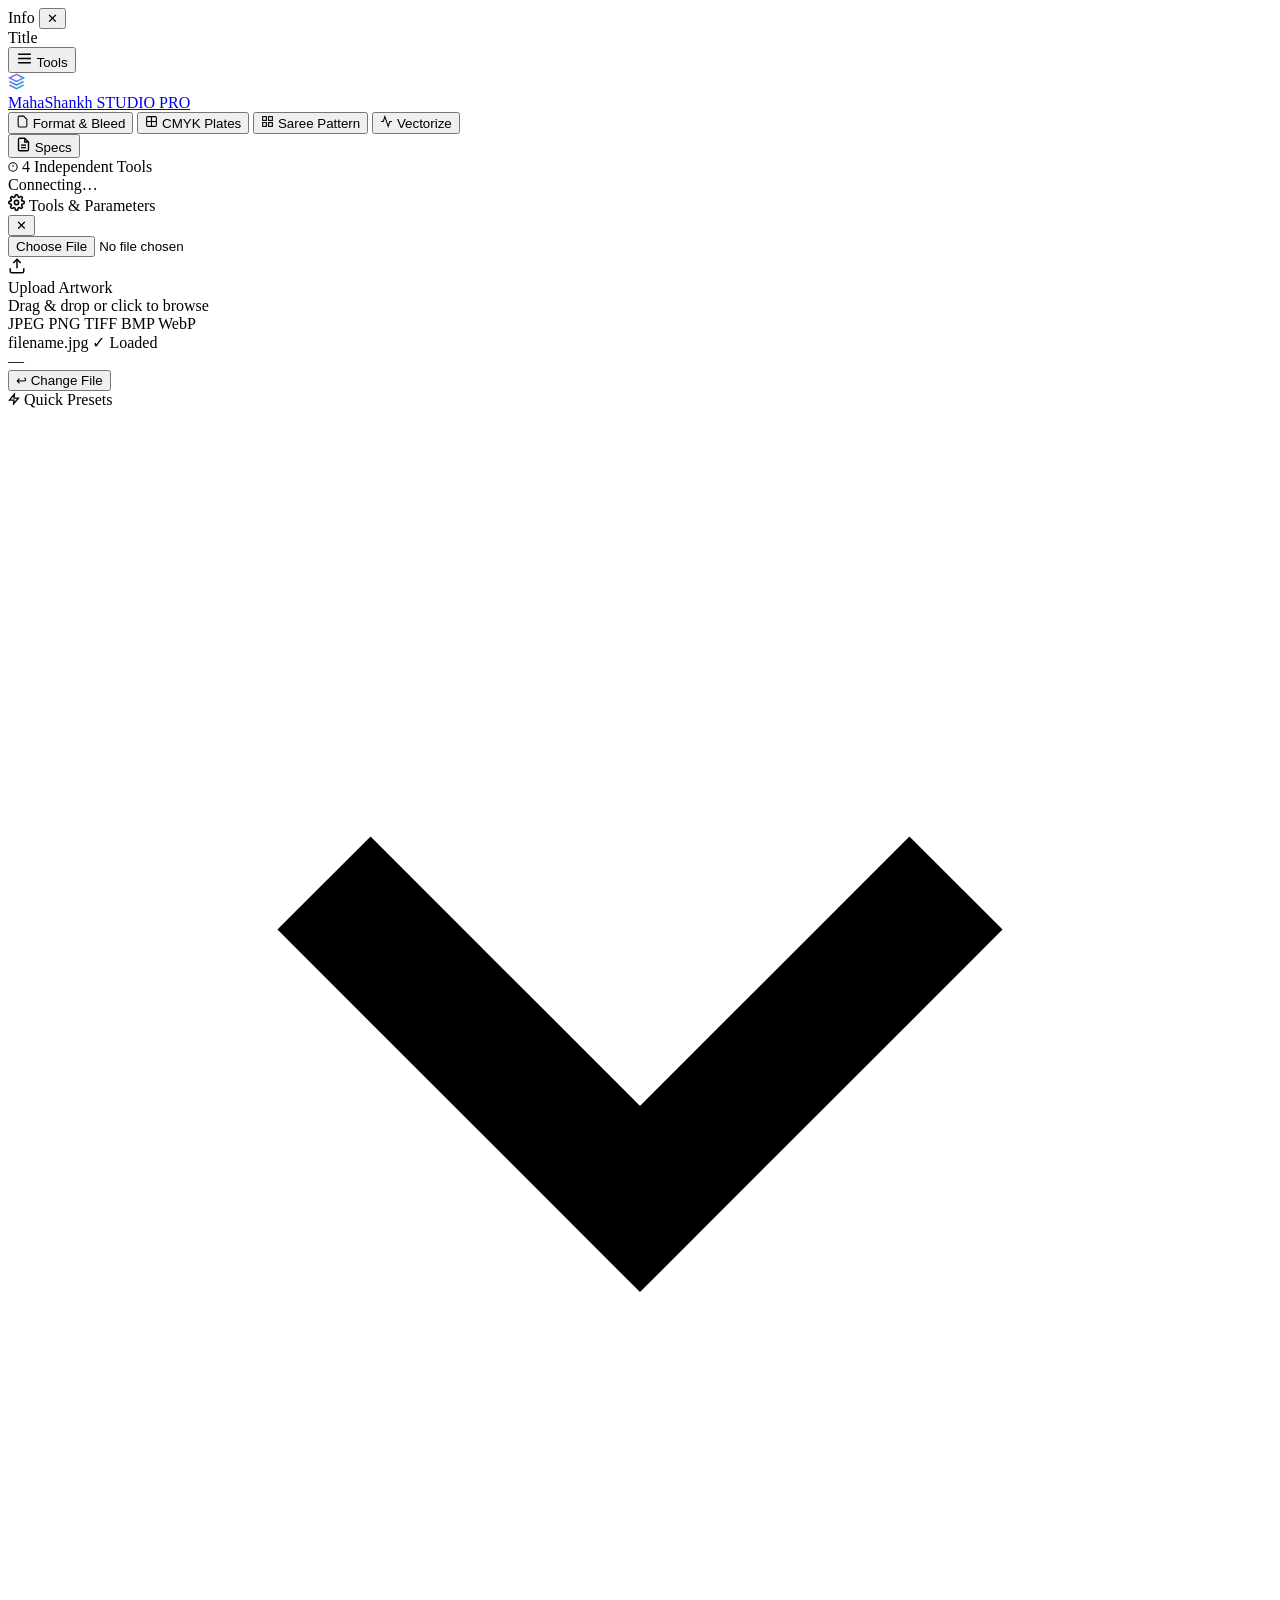
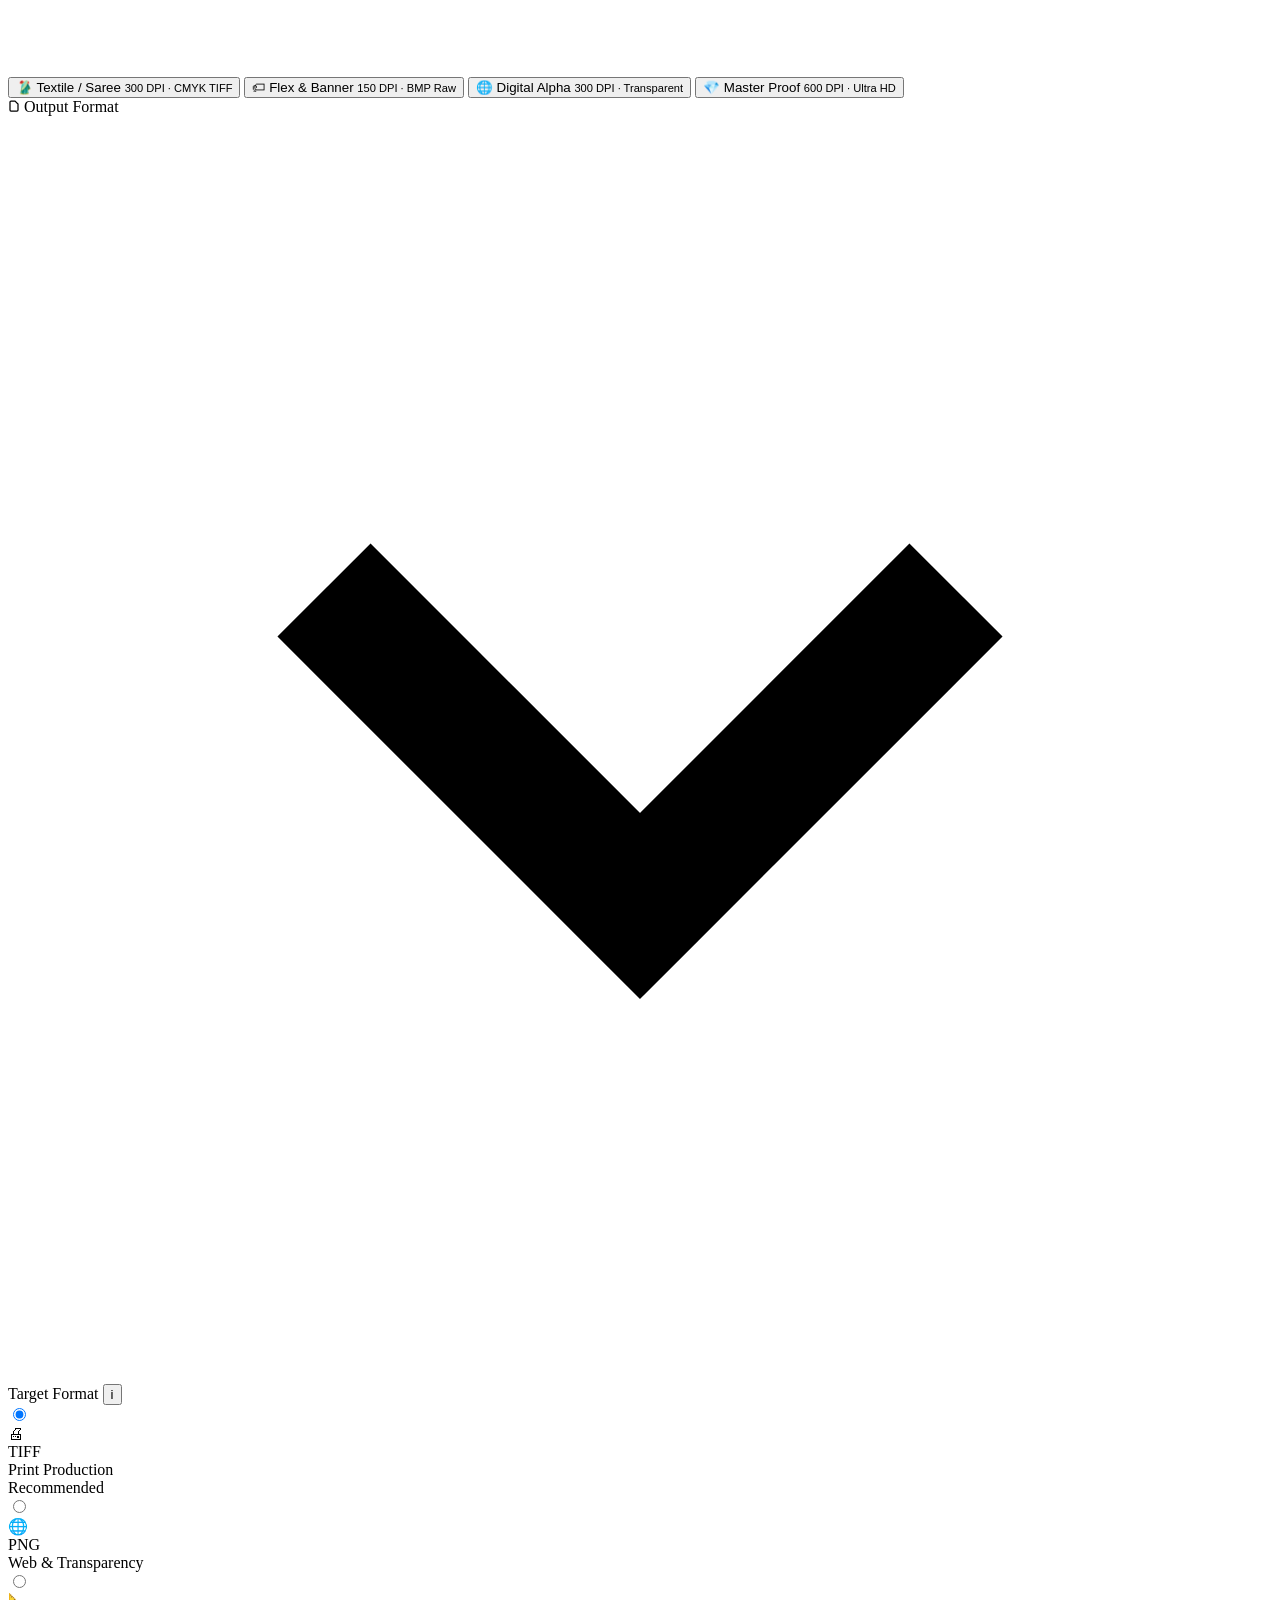
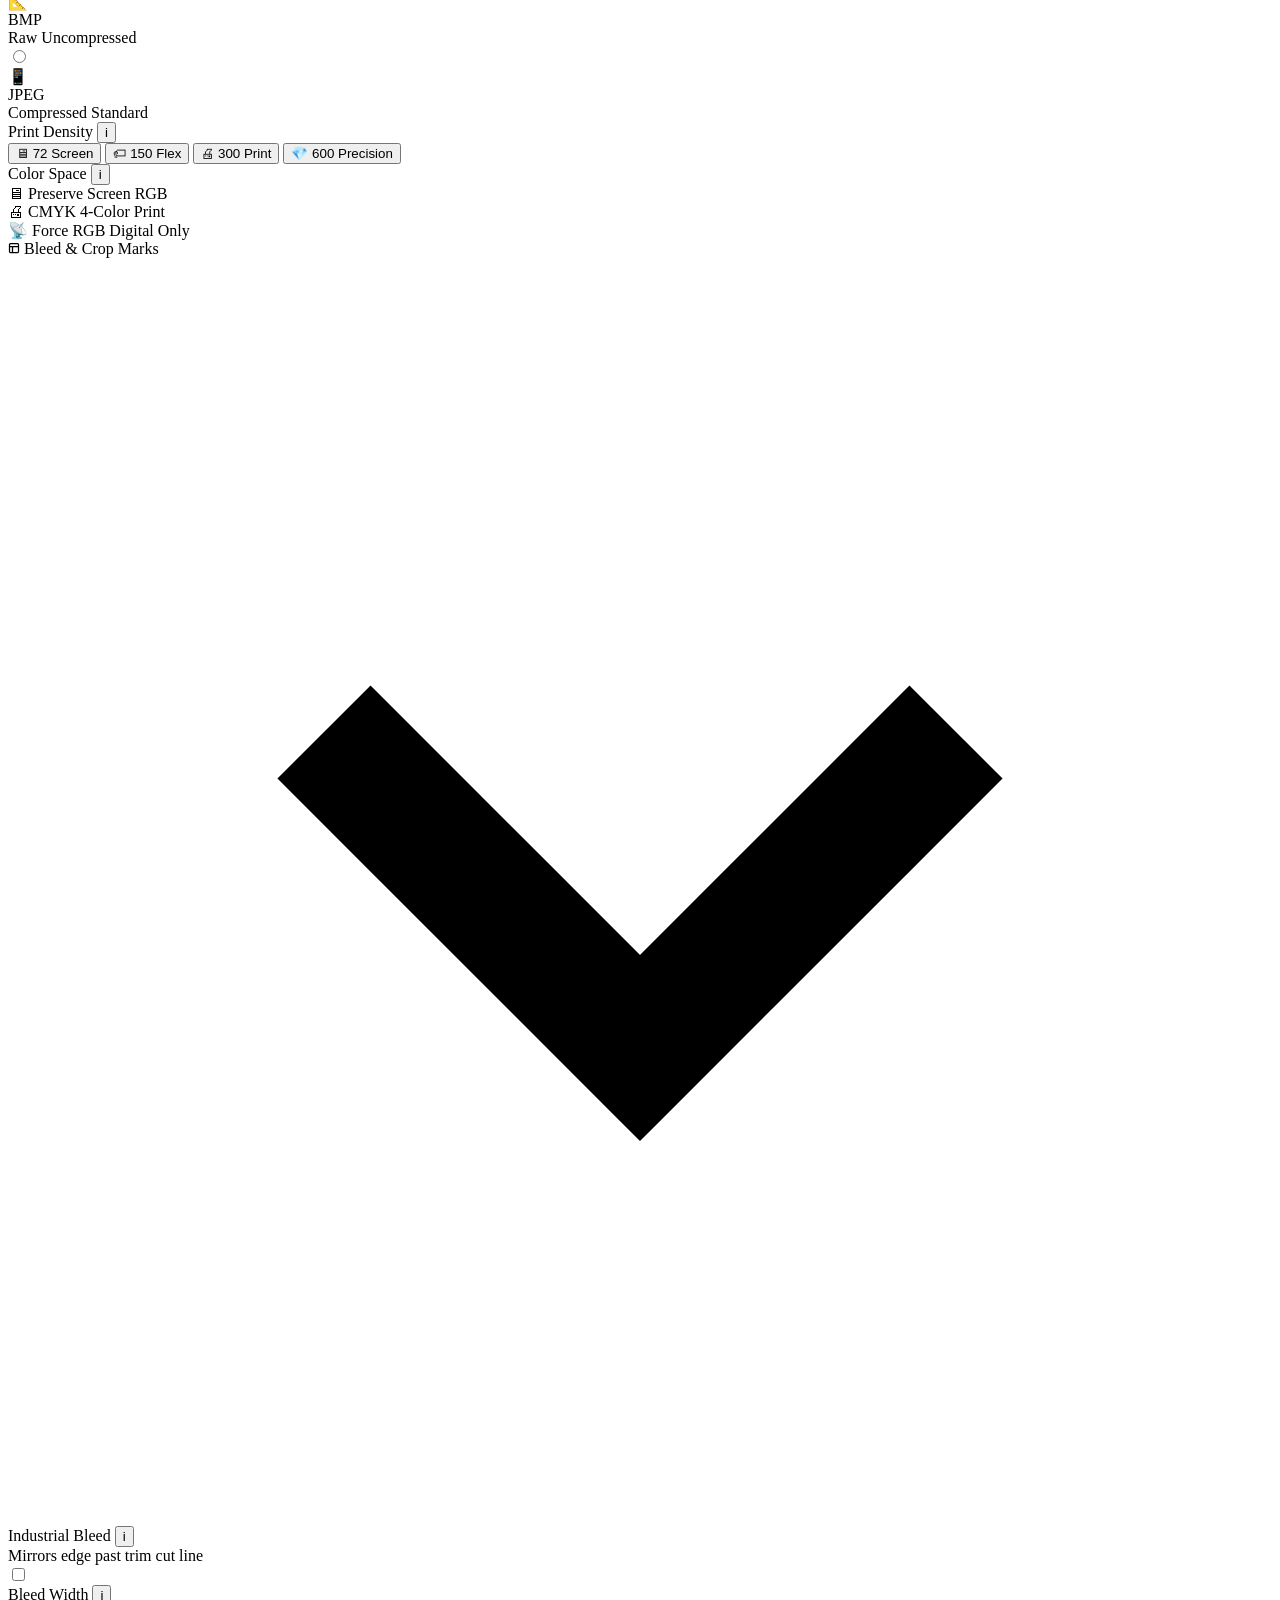
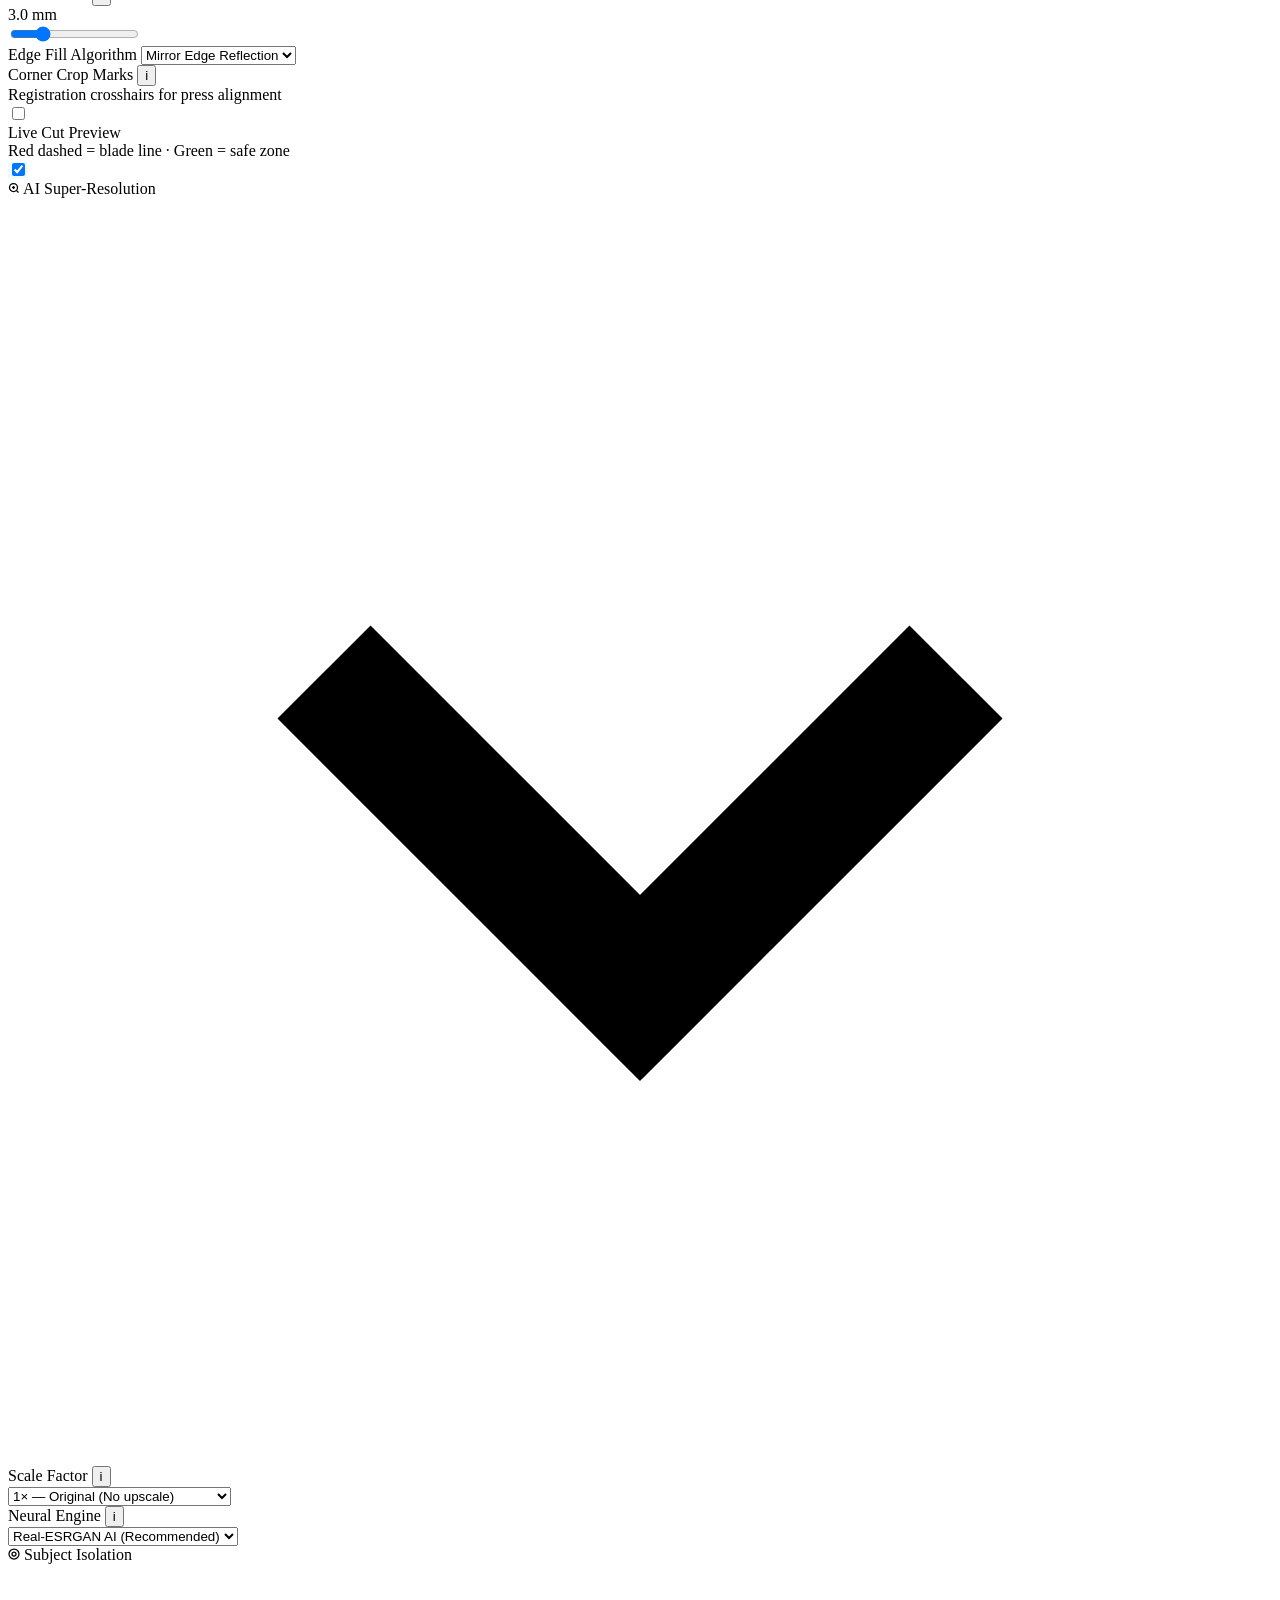
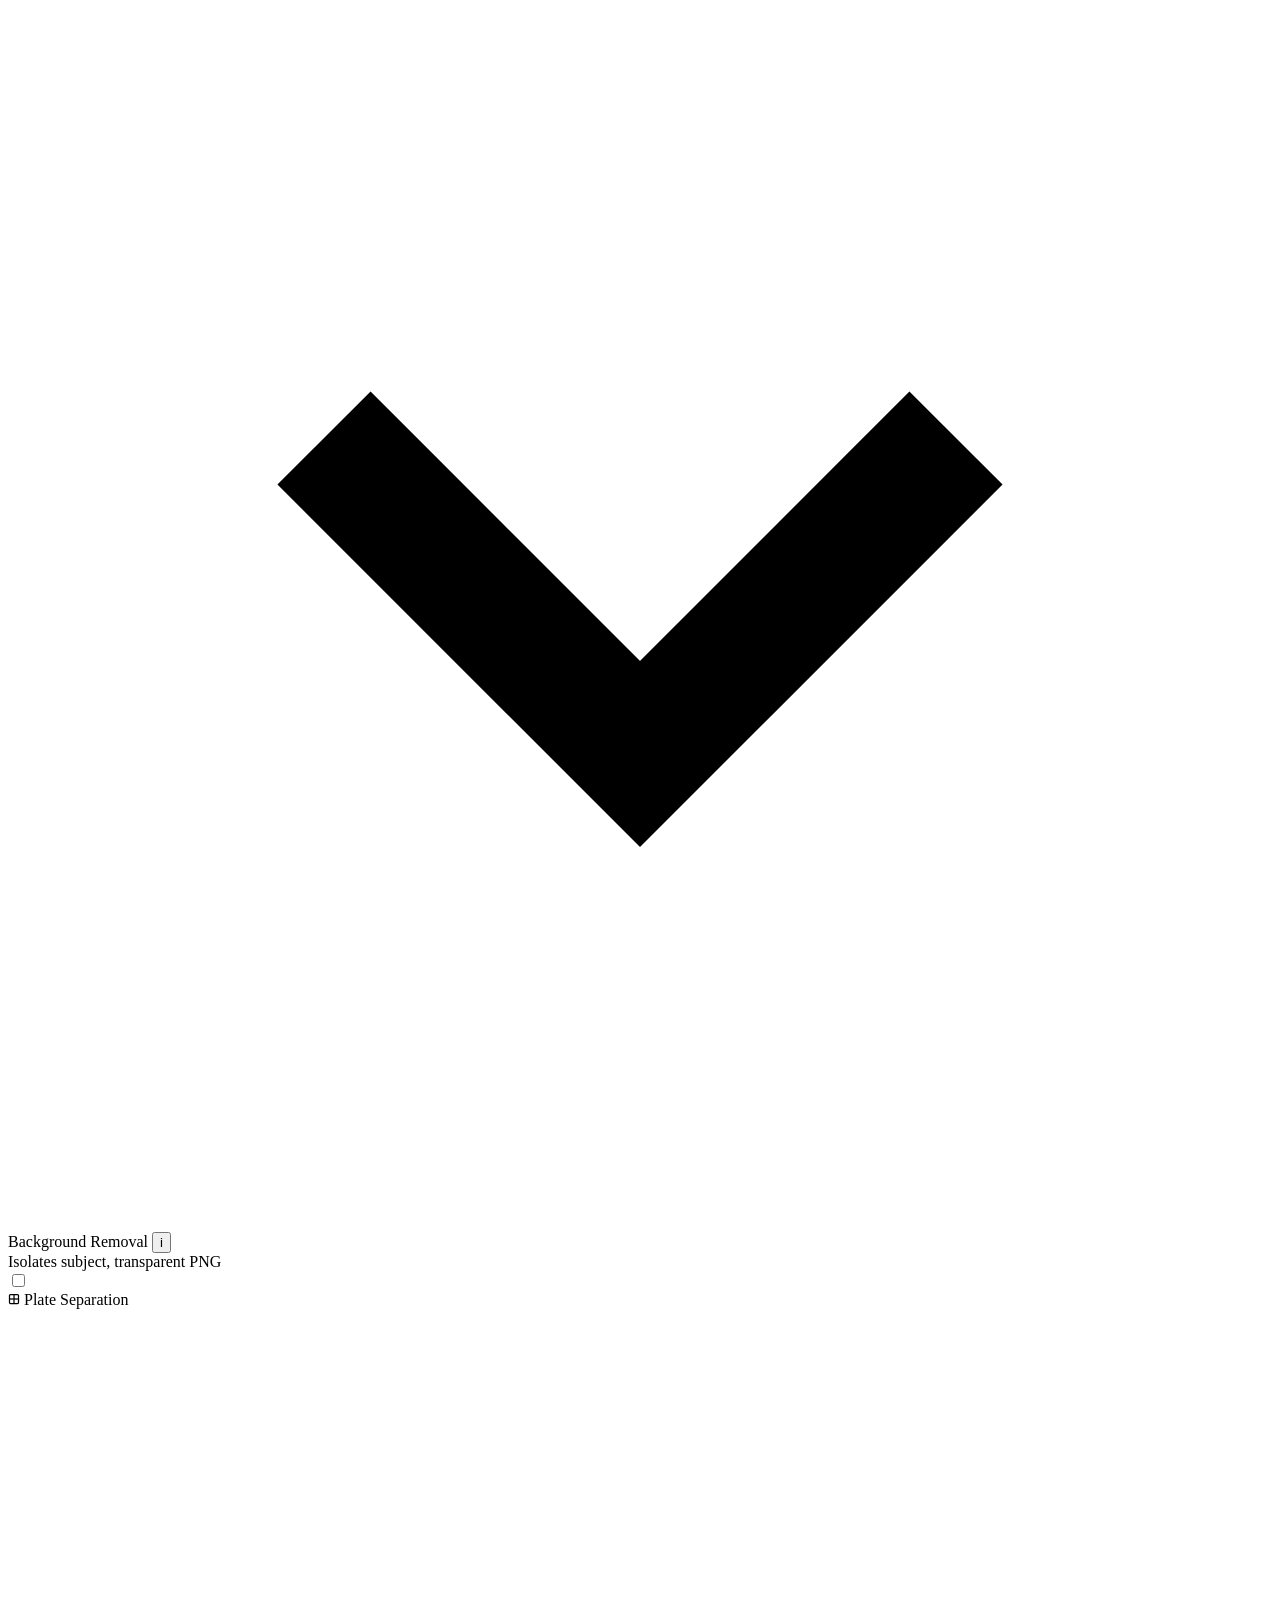
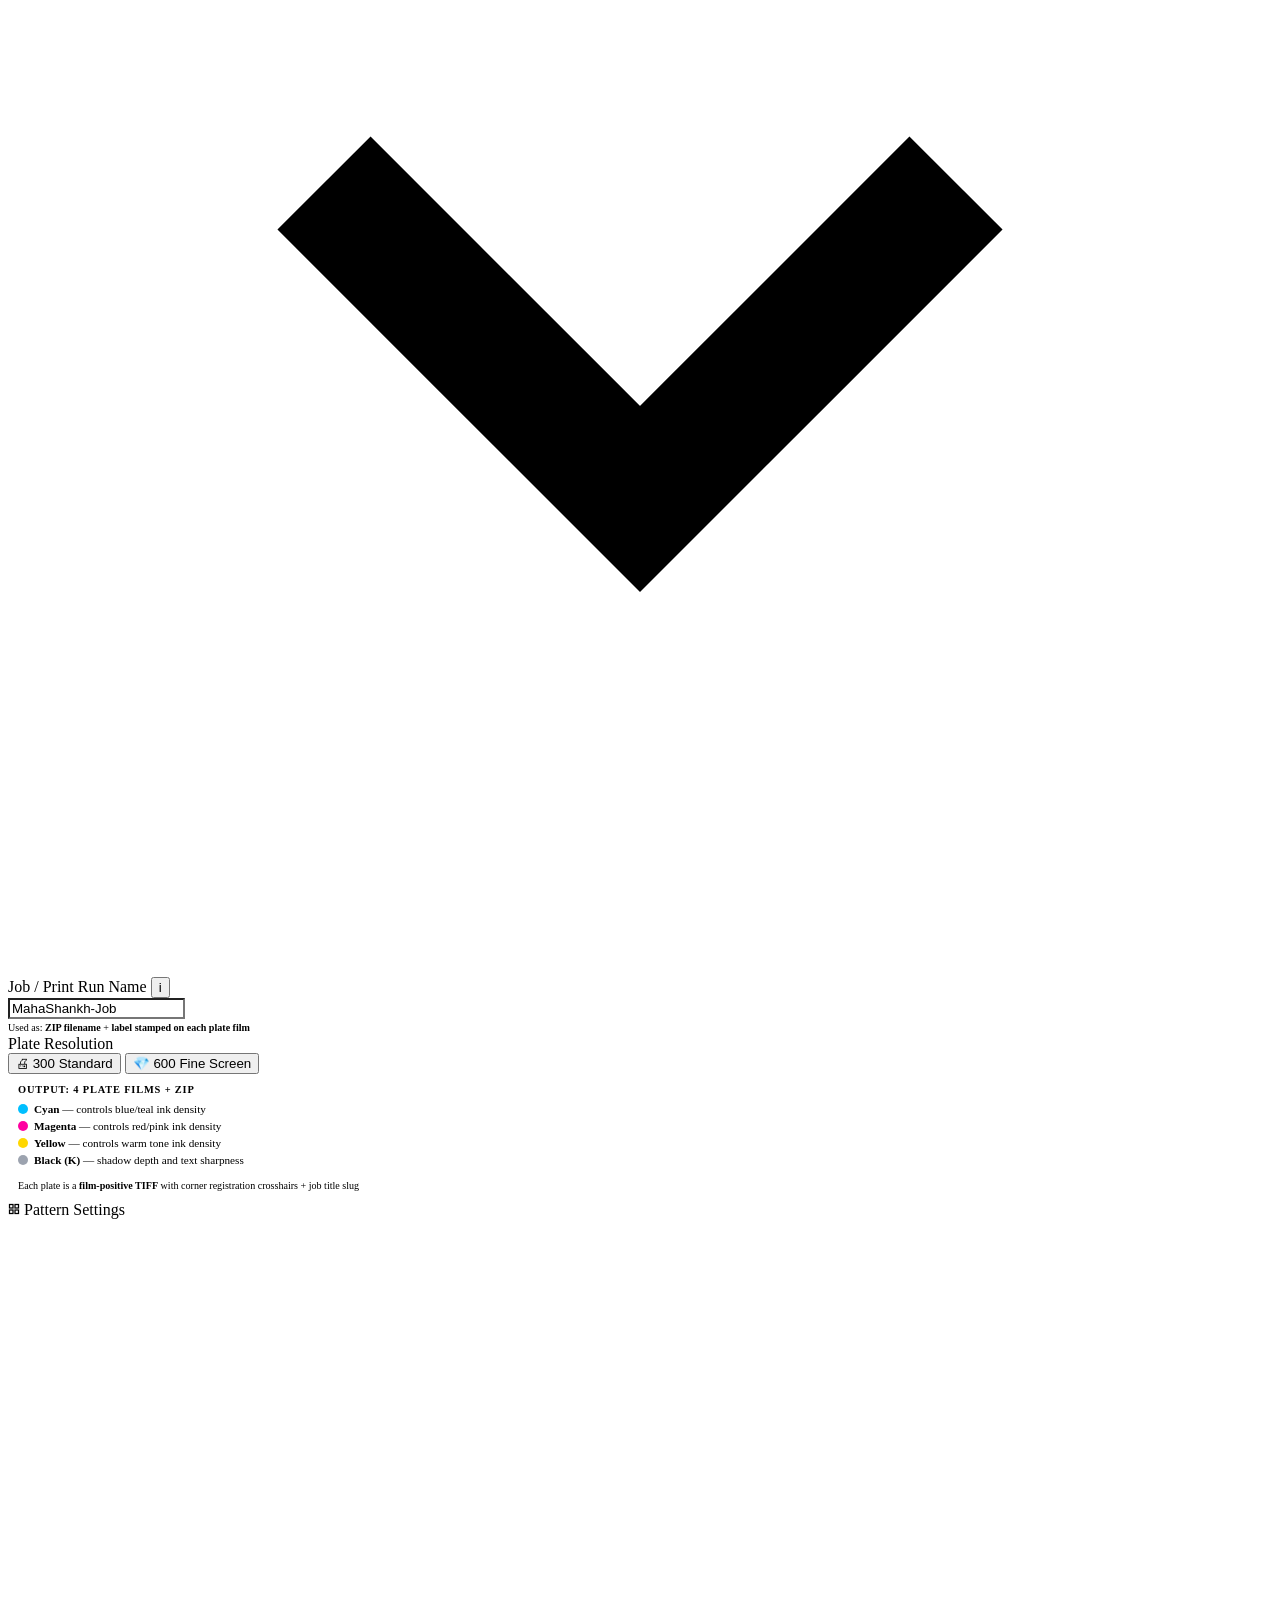
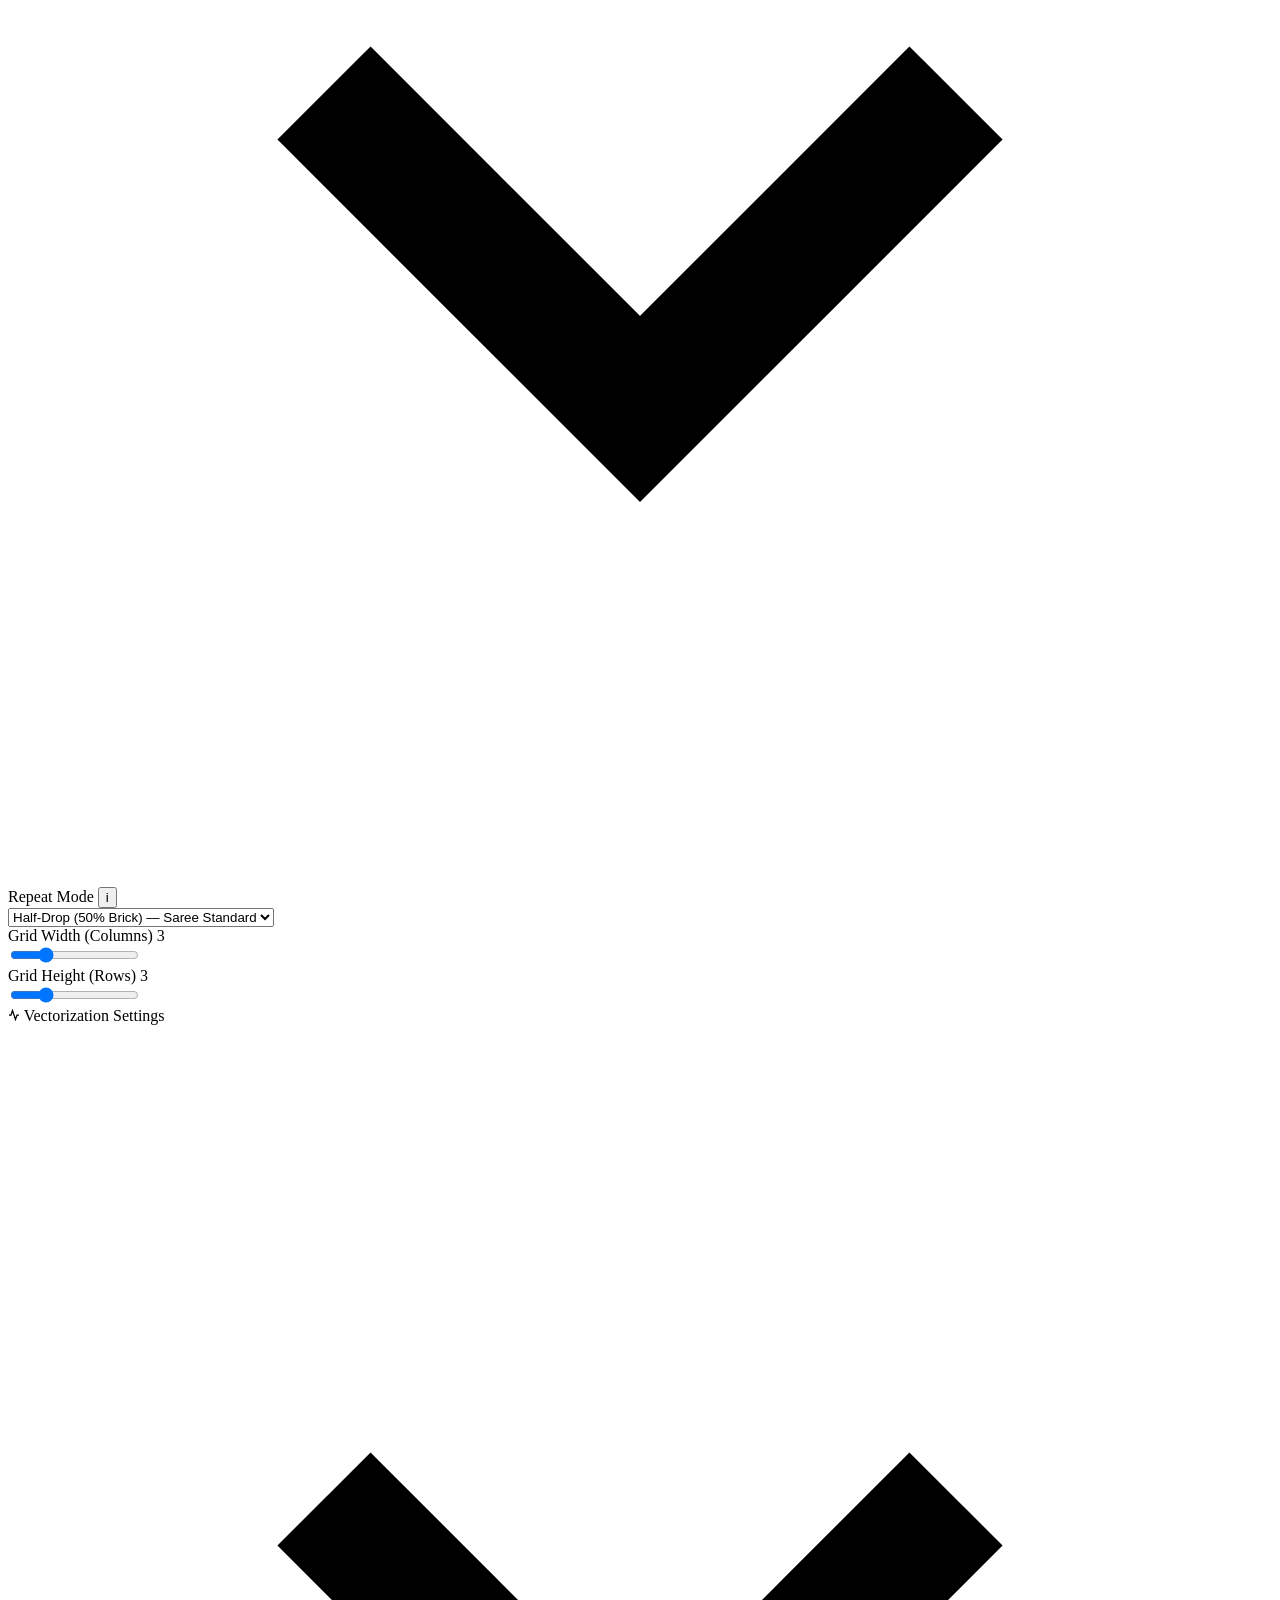
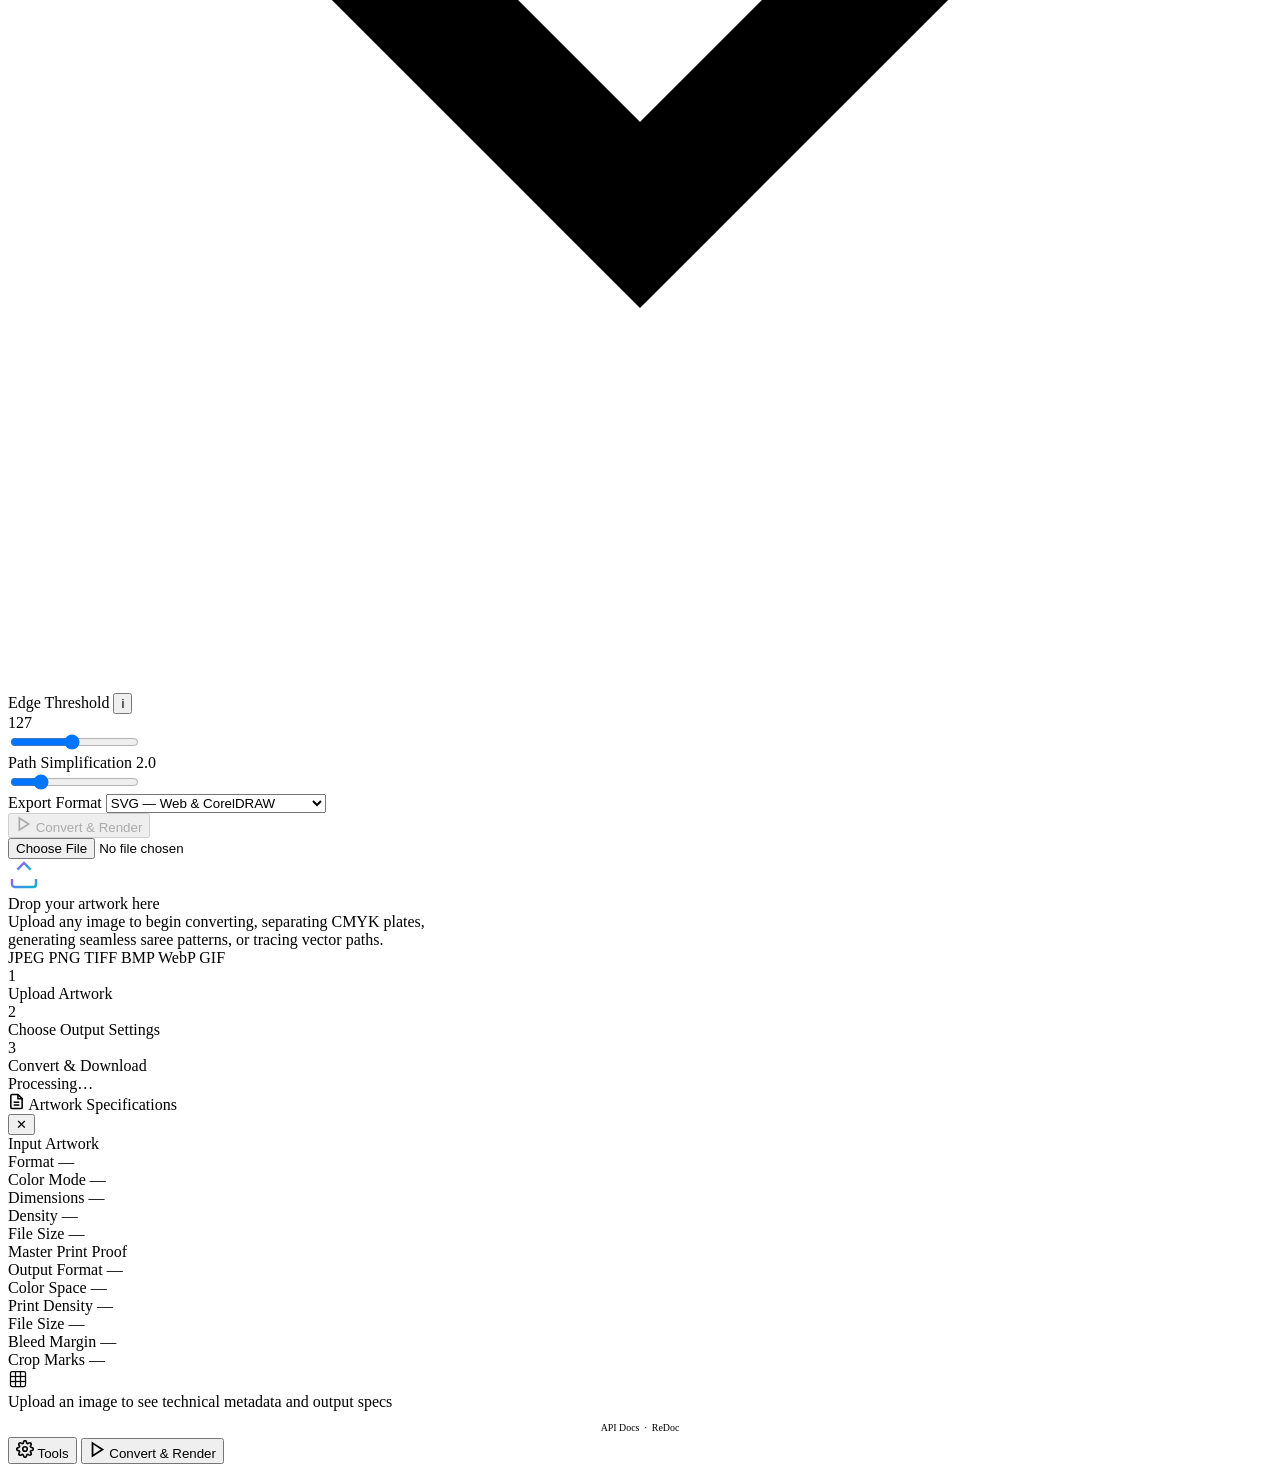
==== commit 0f05e754: "feat(mobile): add responsive slide-over drawers, hamburger menu, and sticky bottom action bar" ====
--- a/frontend/index.html
+++ b/frontend/index.html
@@ -12,13 +12,13 @@
   <link href="https://fonts.googleapis.com/css2?family=Plus+Jakarta+Sans:ital,wght@0,300;0,400;0,500;0,600;0,700;0,800;1,400&family=JetBrains+Mono:wght@400;500;600;700&display=swap" rel="stylesheet">
 
   <!-- Component CSS (loaded in dependency order) -->
-  <link rel="stylesheet" href="/static/css/tokens.css">
-  <link rel="stylesheet" href="/static/css/layout.css">
-  <link rel="stylesheet" href="/static/css/components.css">
-  <link rel="stylesheet" href="/static/css/tooltip.css">
-  <link rel="stylesheet" href="/static/css/sidebar.css">
-  <link rel="stylesheet" href="/static/css/canvas.css">
-  <link rel="stylesheet" href="/static/css/specs-panel.css">
+  <link rel="stylesheet" href="/static/css/tokens.css?v=2.4">
+  <link rel="stylesheet" href="/static/css/layout.css?v=2.4">
+  <link rel="stylesheet" href="/static/css/components.css?v=2.4">
+  <link rel="stylesheet" href="/static/css/tooltip.css?v=2.4">
+  <link rel="stylesheet" href="/static/css/sidebar.css?v=2.4">
+  <link rel="stylesheet" href="/static/css/canvas.css?v=2.4">
+  <link rel="stylesheet" href="/static/css/specs-panel.css?v=2.4">
 </head>
 <body>
 
@@ -49,6 +49,12 @@
 
   <!-- ── HEADER ── -->
   <header id="appHeader">
+
+    <!-- Mobile Hamburger Tools Button -->
+    <button id="mobileMenuBtn" class="mobile-icon-btn" aria-label="Open Tools Drawer" onclick="toggleMobileSidebar()">
+      <svg width="17" height="17" viewBox="0 0 24 24" fill="none" stroke="currentColor" stroke-width="2.2"><line x1="3" y1="6" x2="21" y2="6"/><line x1="3" y1="12" x2="21" y2="12"/><line x1="3" y1="18" x2="21" y2="18"/></svg>
+      <span>Tools</span>
+    </button>
 
     <!-- Brand -->
     <a href="/" class="brand-area">
@@ -93,8 +99,14 @@
 
     <!-- Right -->
     <div class="header-right">
+      <!-- Mobile Specs Button -->
+      <button id="mobileSpecsBtn" class="mobile-icon-btn" aria-label="Open Specs Drawer" onclick="toggleMobileSpecs()">
+        <svg width="15" height="15" viewBox="0 0 24 24" fill="none" stroke="currentColor" stroke-width="2.2"><path d="M14 2H6a2 2 0 0 0-2 2v16a2 2 0 0 0 2 2h12a2 2 0 0 0 2-2V8z"/><polyline points="14 2 14 8 20 8"/><line x1="16" y1="13" x2="8" y2="13"/><line x1="16" y1="17" x2="8" y2="17"/></svg>
+        <span>Specs</span>
+      </button>
+
       <!-- Independent Tools indicator -->
-      <div class="tools-hint-pill" onclick="showToast('Upload once → use any tool → download each output separately. No sequential order required.', 'info', 5000)"
+      <div class="tools-hint-pill desktop-only" onclick="showToast('Upload once → use any tool → download each output separately. No sequential order required.', 'info', 5000)"
         title="Upload once, use any tool independently, download each output separately.">
         <svg width="10" height="10" viewBox="0 0 24 24" fill="none" stroke="currentColor" stroke-width="2.5"><circle cx="12" cy="12" r="10"/><line x1="12" y1="8" x2="12" y2="12"/><line x1="12" y1="16" x2="12.01" y2="16"/></svg>
         4 Independent Tools
@@ -113,6 +125,15 @@
          LEFT SIDEBAR
          ════════════════════════════════════ -->
     <aside id="sidebarPanel">
+      <!-- Mobile Drawer Header -->
+      <div class="drawer-mobile-header">
+        <div class="drawer-mobile-title">
+          <svg width="17" height="17" viewBox="0 0 24 24" fill="none" stroke="currentColor" stroke-width="2.2"><circle cx="12" cy="12" r="3"/><path d="M19.4 15a1.65 1.65 0 0 0 .33 1.82l.06.06a2 2 0 0 1 0 2.83 2 2 0 0 1-2.83 0l-.06-.06a1.65 1.65 0 0 0-1.82-.33 1.65 1.65 0 0 0-1 1.51V21a2 2 0 0 1-2 2 2 2 0 0 1-2-2v-.09A1.65 1.65 0 0 0 9 19.4a1.65 1.65 0 0 0-1.82.33l-.06.06a2 2 0 0 1-2.83 0 2 2 0 0 1 0-2.83l.06-.06a1.65 1.65 0 0 0 .33-1.82 1.65 1.65 0 0 0-1.51-1H3a2 2 0 0 1-2-2 2 2 0 0 1 2-2h.09A1.65 1.65 0 0 0 4.6 9a1.65 1.65 0 0 0-.33-1.82l-.06-.06a2 2 0 0 1 0-2.83 2 2 0 0 1 2.83 0l.06.06a1.65 1.65 0 0 0 1.82.33H9a1.65 1.65 0 0 0 1-1.51V3a2 2 0 0 1 2-2 2 2 0 0 1 2 2v.09a1.65 1.65 0 0 0 1 1.51 1.65 1.65 0 0 0 1.82-.33l.06-.06a2 2 0 0 1 2.83 0 2 2 0 0 1 0 2.83l-.06.06a1.65 1.65 0 0 0-.33 1.82V9a1.65 1.65 0 0 0 1.51 1H21a2 2 0 0 1 2 2 2 2 0 0 1-2 2h-.09a1.65 1.65 0 0 0-1.51 1z"/></svg>
+          <span>Tools &amp; Parameters</span>
+        </div>
+        <button class="drawer-mobile-close" onclick="closeMobileDrawers()" aria-label="Close Drawer">✕</button>
+      </div>
+
       <div class="sidebar-body">
 
         <!-- ── Upload Zone ── -->
@@ -820,6 +841,15 @@
          RIGHT SPECS PANEL
          ════════════════════════════════════ -->
     <aside id="specsPanel">
+      <!-- Mobile Drawer Header -->
+      <div class="drawer-mobile-header">
+        <div class="drawer-mobile-title">
+          <svg width="17" height="17" viewBox="0 0 24 24" fill="none" stroke="currentColor" stroke-width="2.2"><path d="M14 2H6a2 2 0 0 0-2 2v16a2 2 0 0 0 2 2h12a2 2 0 0 0 2-2V8z"/><polyline points="14 2 14 8 20 8"/><line x1="16" y1="13" x2="8" y2="13"/><line x1="16" y1="17" x2="8" y2="17"/></svg>
+          <span>Artwork Specifications</span>
+        </div>
+        <button class="drawer-mobile-close" onclick="closeMobileDrawers()" aria-label="Close Drawer">✕</button>
+      </div>
+
       <div class="specs-body">
 
         <!-- ── Input Artwork Specs ── -->
@@ -948,15 +978,30 @@
   </div><!-- /workspace -->
 </div><!-- /app -->
 
+<!-- ── Mobile Drawer Backdrop ── -->
+<div id="mobileDrawerBackdrop" onclick="closeMobileDrawers()"></div>
+
+<!-- ── Mobile Sticky Bottom Action Bar ── -->
+<div id="mobileActionBar">
+  <button id="mobileToolsBtn" class="mobile-bar-btn" onclick="toggleMobileSidebar()" aria-label="Open Tools & Settings">
+    <svg width="18" height="18" viewBox="0 0 24 24" fill="none" stroke="currentColor" stroke-width="2.2"><circle cx="12" cy="12" r="3"/><path d="M19.4 15a1.65 1.65 0 0 0 .33 1.82l.06.06a2 2 0 0 1 0 2.83 2 2 0 0 1-2.83 0l-.06-.06a1.65 1.65 0 0 0-1.82-.33 1.65 1.65 0 0 0-1 1.51V21a2 2 0 0 1-2 2 2 2 0 0 1-2-2v-.09A1.65 1.65 0 0 0 9 19.4a1.65 1.65 0 0 0-1.82.33l-.06.06a2 2 0 0 1-2.83 0 2 2 0 0 1 0-2.83l.06-.06a1.65 1.65 0 0 0 .33-1.82 1.65 1.65 0 0 0-1.51-1H3a2 2 0 0 1-2-2 2 2 0 0 1 2-2h.09A1.65 1.65 0 0 0 4.6 9a1.65 1.65 0 0 0-.33-1.82l-.06-.06a2 2 0 0 1 0-2.83 2 2 0 0 1 2.83 0l.06.06a1.65 1.65 0 0 0 1.82.33H9a1.65 1.65 0 0 0 1-1.51V3a2 2 0 0 1 2-2 2 2 0 0 1 2 2v.09a1.65 1.65 0 0 0 1 1.51 1.65 1.65 0 0 0 1.82-.33l.06-.06a2 2 0 0 1 2.83 0 2 2 0 0 1 0 2.83l-.06.06a1.65 1.65 0 0 0-.33 1.82V9a1.65 1.65 0 0 0 1.51 1H21a2 2 0 0 1 2 2 2 2 0 0 1-2 2h-.09a1.65 1.65 0 0 0-1.51 1z"/></svg>
+    <span>Tools</span>
+  </button>
+  <button id="mobileActionBtn" class="mobile-action-btn btn-primary" onclick="handleMobilePrimaryAction()">
+    <svg id="mobileActionIcon" width="17" height="17" viewBox="0 0 24 24" fill="none" stroke="currentColor" stroke-width="2.5"><path d="M5 3l14 9-14 9V3z"/></svg>
+    <span id="mobileActionLabel">Convert &amp; Render</span>
+  </button>
+</div>
+
 
 <!-- ════════════════════════════════════════════════
      JS MODULES (loaded in dependency order)
 ════════════════════════════════════════════════ -->
-<script src="/static/js/state.js"></script>
-<script src="/static/js/api.js"></script>
-<script src="/static/js/ui.js"></script>
-<script src="/static/js/tooltip.js"></script>
-<script src="/static/js/canvas.js"></script>
+<script src="/static/js/state.js?v=2.4"></script>
+<script src="/static/js/api.js?v=2.4"></script>
+<script src="/static/js/ui.js?v=2.4"></script>
+<script src="/static/js/tooltip.js?v=2.4"></script>
+<script src="/static/js/canvas.js?v=2.4"></script>
 <script>
   /* ── Inline: Footer mode button show/hide on mode switch ── */
   const _origSwitchMode = window.switchMode;
@@ -983,7 +1028,7 @@
     };
   });
 </script>
-<script src="/static/js/main.js"></script>
+<script src="/static/js/main.js?v=2.4"></script>
 
 </body>
 </html>
